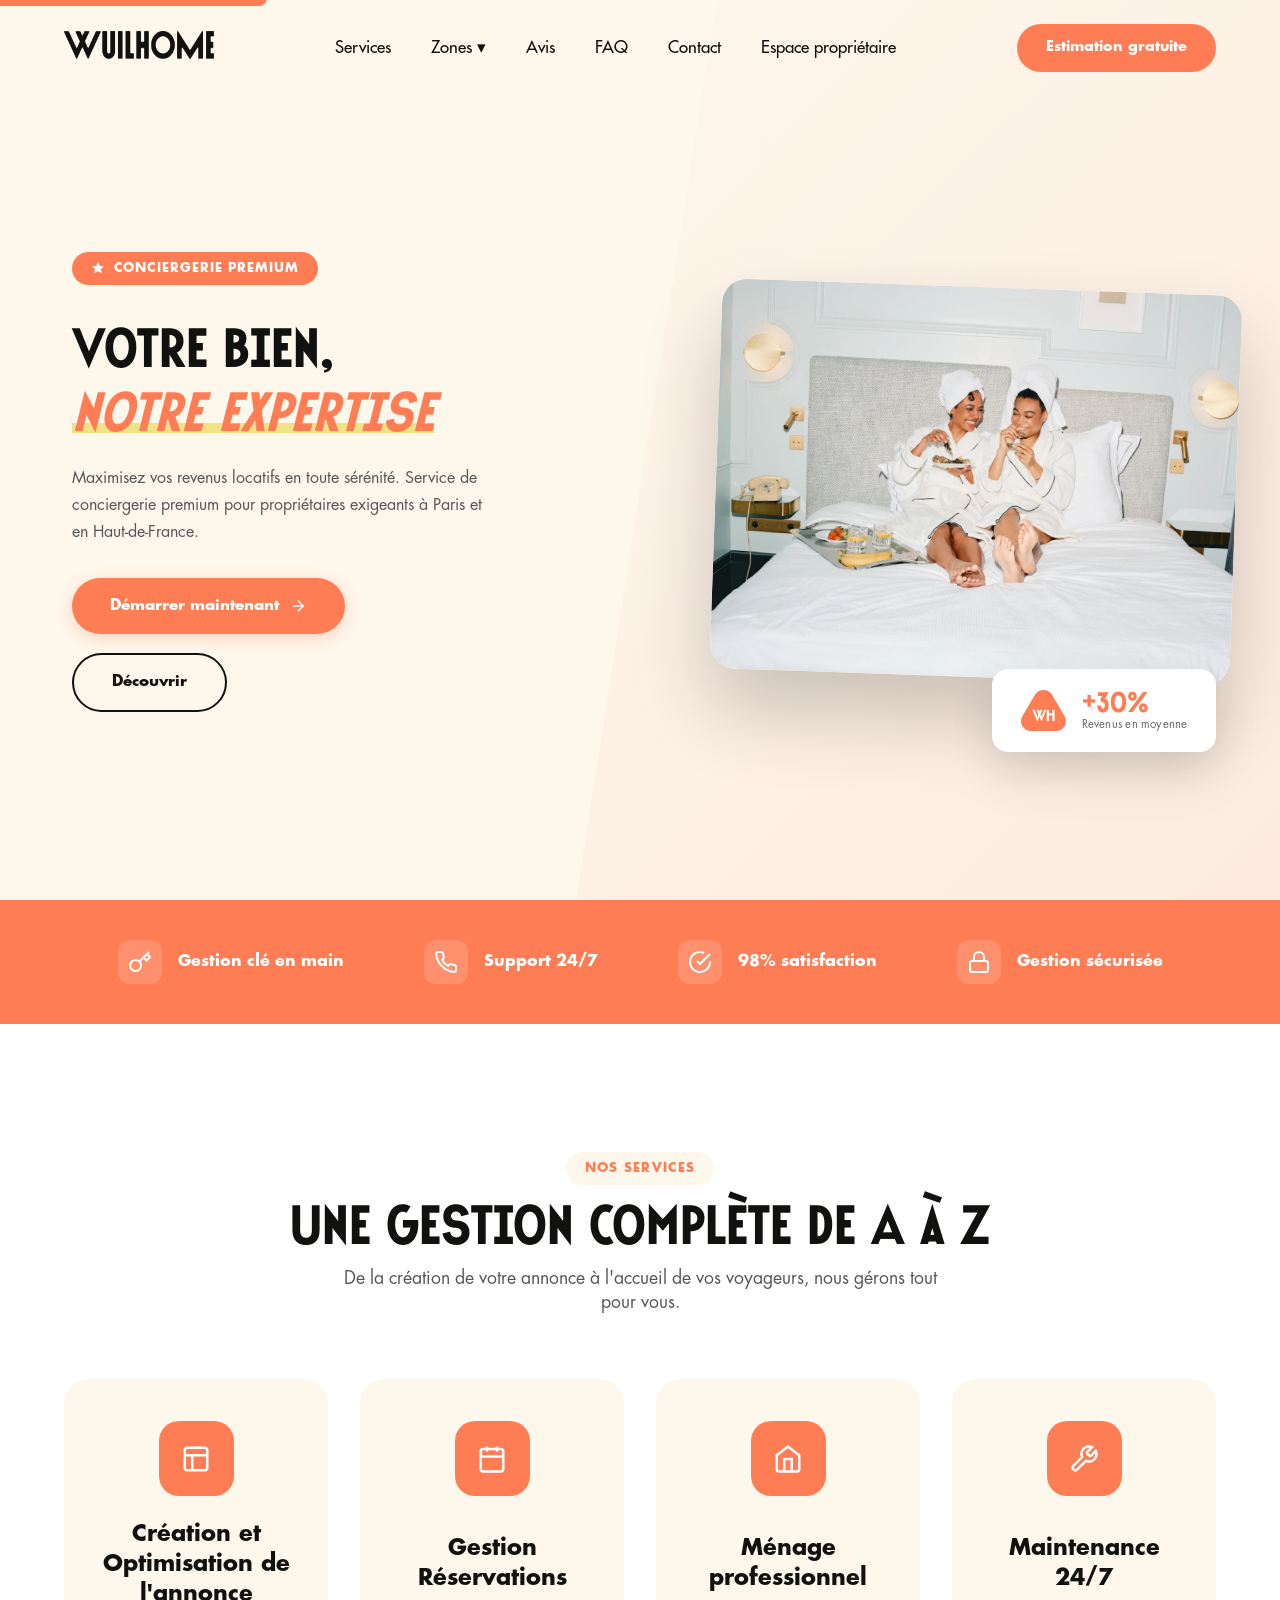
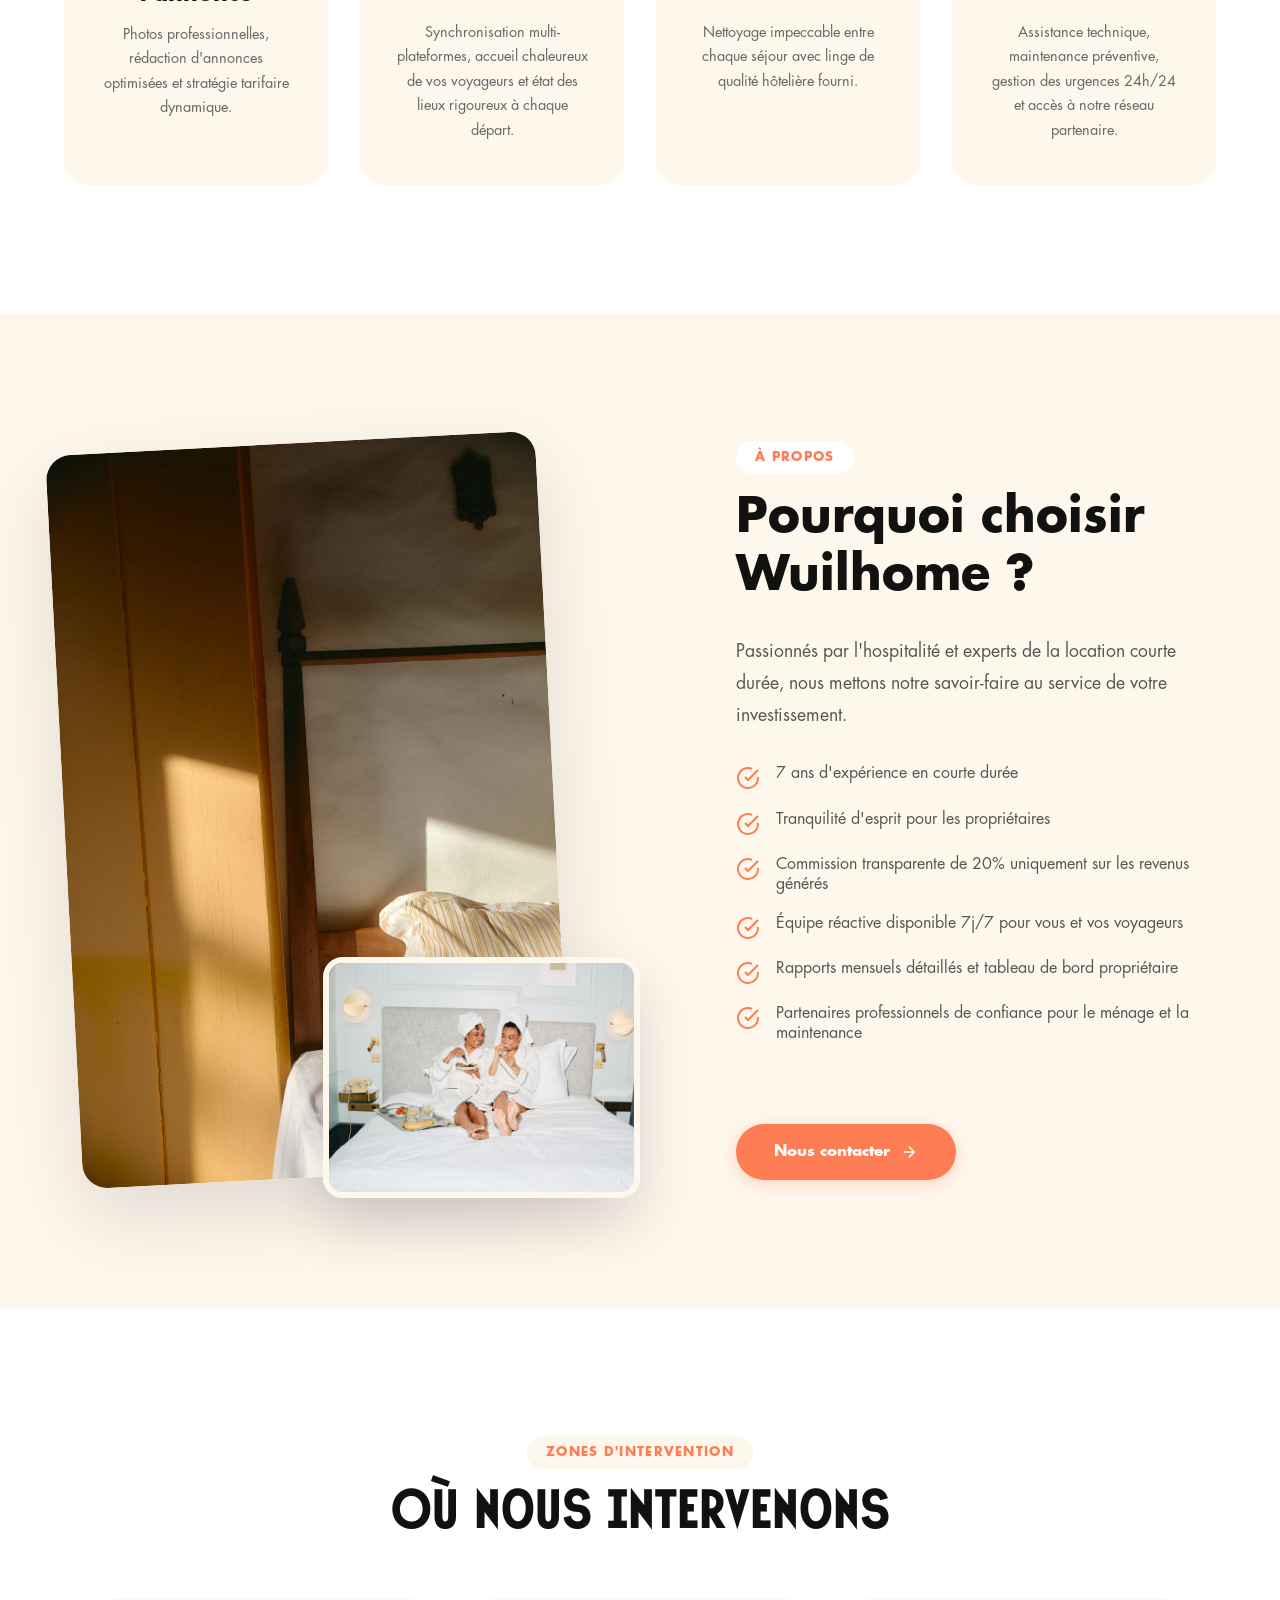
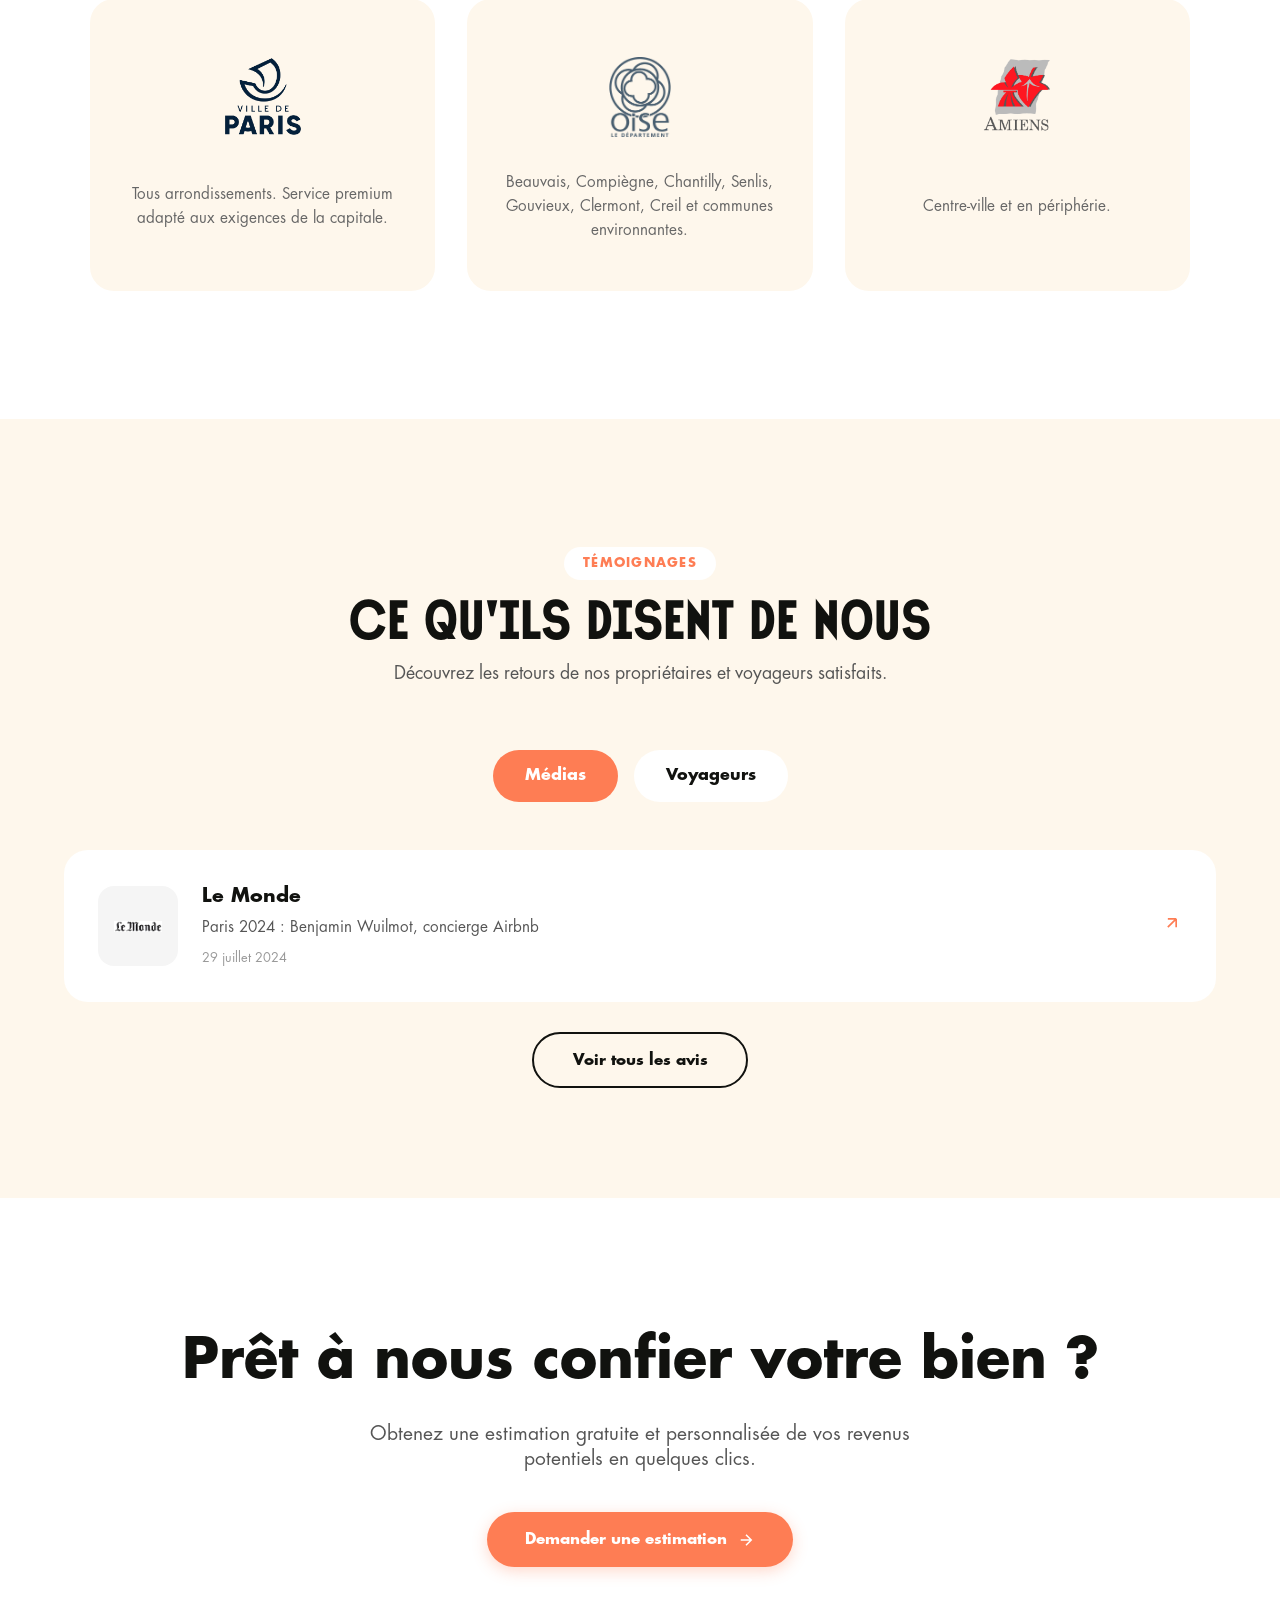
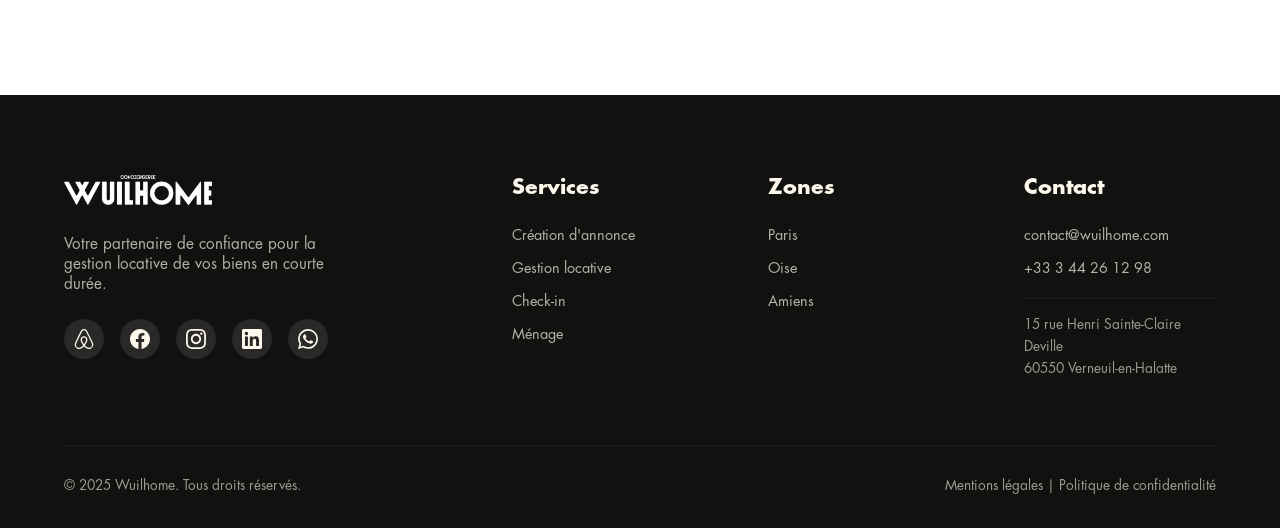
==== index.html @ 27efff16 "Migration vers Google Tag Manager (GTM-5LK2LZ65) - Remplacement de Google Analytics (gtag.js) par GT" ====
<!DOCTYPE html>
<html lang="fr">
<head>
    <meta charset="UTF-8">
    <meta name="viewport" content="width=device-width, initial-scale=1.0">
    <meta name="description" content="Wuilhome - Conciergerie premium pour la gestion locative de vos biens en courte durée à Paris et en région parisienne. Maximisez vos revenus locatifs en toute sérénité.">
    <meta name="keywords" content="conciergerie, location courte durée, Airbnb, gestion locative, Paris, Oise, Amiens">
    <title>Wuilhome - Conciergerie Airbnb et Booking à Paris et Hauts-de-France</title>

    <!-- Favicon -->
    <link rel="icon" type="image/png" href="/favicon-96x96.png" sizes="96x96">
    <link rel="icon" type="image/svg+xml" href="/favicon.svg">
    <link rel="shortcut icon" href="/favicon.ico">
    <link rel="apple-touch-icon" sizes="180x180" href="/apple-touch-icon.png">
    <link rel="manifest" href="/site.webmanifest">
    <meta name="theme-color" content="#1E3A5F">

    <!-- Canonical -->
    <link rel="canonical" href="https://wuilhome.com/">

    <!-- Open Graph -->
    <meta property="og:type" content="website">
    <meta property="og:url" content="https://wuilhome.com/">
    <meta property="og:title" content="Wuilhome - Conciergerie Airbnb et Booking Premium">
    <meta property="og:description" content="Conciergerie premium pour la gestion locative de vos biens en courte durée à Paris et en Hauts-de-France. Maximisez vos revenus locatifs en toute sérénité.">
    <meta property="og:image" content="https://wuilhome.com/images/og-image.webp">
    <meta property="og:locale" content="fr_FR">
    <meta property="og:site_name" content="Wuilhome">

    <!-- Twitter Card -->
    <meta name="twitter:card" content="summary_large_image">
    <meta name="twitter:title" content="Wuilhome - Conciergerie Airbnb et Booking Premium">
    <meta name="twitter:description" content="Conciergerie premium pour la gestion locative de vos biens en courte durée à Paris et en Hauts-de-France.">
    <meta name="twitter:image" content="https://wuilhome.com/images/og-image.webp">

    <!-- Schema.org LocalBusiness -->
    <script type="application/ld+json">
    {
        "@context": "https://schema.org",
        "@type": "LocalBusiness",
        "name": "Wuilhome",
        "description": "Conciergerie premium pour la gestion locative de vos biens en courte durée à Paris et en Hauts-de-France. Service Airbnb et Booking.",
        "url": "https://wuilhome.com",
        "logo": "https://wuilhome.com/images/logo.webp",
        "image": "https://wuilhome.com/images/hero-main.webp",
        "telephone": "+33344261298",
        "email": "contact@wuilhome.com",
        "address": {
            "@type": "PostalAddress",
            "streetAddress": "15 rue Henri Sainte-Claire Deville",
            "addressLocality": "Verneuil-en-Halatte",
            "postalCode": "60550",
            "addressCountry": "FR"
        },
        "geo": {
            "@type": "GeoCoordinates",
            "latitude": 49.2833,
            "longitude": 2.5167
        },
        "areaServed": [
            {
                "@type": "City",
                "name": "Paris"
            },
            {
                "@type": "AdministrativeArea",
                "name": "Oise"
            },
            {
                "@type": "City",
                "name": "Amiens"
            }
        ],
        "priceRange": "€€",
        "openingHoursSpecification": {
            "@type": "OpeningHoursSpecification",
            "dayOfWeek": ["Monday", "Tuesday", "Wednesday", "Thursday", "Friday", "Saturday", "Sunday"],
            "opens": "00:00",
            "closes": "23:59"
        },
        "sameAs": [
            "https://www.facebook.com/profile.php?id=61551430132736",
            "https://www.instagram.com/wuilhome_conciergerie/",
            "https://www.linkedin.com/company/wuilhome/",
            "https://www.airbnb.fr/users/show/209934555"
        ],
        "aggregateRating": {
            "@type": "AggregateRating",
            "ratingValue": "4.9",
            "reviewCount": "150"
        }
    }
    </script>

    <!-- Preload ressources critiques -->
    <link rel="preload" href="images/hero-main-mobile.webp" as="image" type="image/webp" media="(max-width: 768px)">
    <link rel="preload" href="images/hero-main.webp" as="image" type="image/webp" media="(min-width: 769px)">
    <link rel="preload" href="fonts/futura-medium.otf" as="font" type="font/otf" crossorigin>
    <link rel="preload" href="fonts/alpine.otf" as="font" type="font/otf" crossorigin>

    <!-- CSS Critique inline pour le rendu initial (above-the-fold) -->
    <style>
        :root{--cream:#FEF7EC;--coral:#FE7D54;--black:#11120F;--yellow-light:#F2E286}
        *{margin:0;padding:0;box-sizing:border-box}
        html{scroll-behavior:smooth}
        body{font-family:'Futura',sans-serif;background-color:var(--cream);color:var(--black);overflow-x:hidden}
        .skip-link{position:absolute;top:-40px;left:0;background:var(--coral);color:white;padding:.8rem 1.5rem;z-index:10000;text-decoration:none;font-weight:600;border-radius:0 0 8px 0;transition:top .3s ease}
        .skip-link:focus{top:0}
        nav{position:fixed;top:0;width:100%;padding:1.5rem 4rem;display:flex;justify-content:space-between;align-items:center;z-index:1000;background:transparent;transition:all .4s ease}
        nav.scrolled{background:rgba(254,247,236,.98);padding:1rem 4rem;box-shadow:0 4px 30px rgba(0,0,0,.08)}
        .logo img{height:28px}
        .nav-links{display:flex;gap:2.5rem;list-style:none}
        .nav-links a{text-decoration:none;color:var(--black);font-weight:500;font-size:1.05rem}
        .nav-cta{background:var(--coral);color:white;padding:.9rem 1.8rem;text-decoration:none;font-weight:600;font-size:.9rem;border-radius:50px}
        .hamburger{display:none}
        .hero{min-height:100vh;background:var(--cream);display:flex;align-items:center;padding:8rem 4rem 4rem;position:relative;overflow:hidden}
        .hero::before{content:'';position:absolute;top:0;right:0;width:55%;height:100%;background:linear-gradient(135deg,var(--cream) 0%,rgba(240,128,102,.1) 100%);clip-path:polygon(20% 0,100% 0,100% 100%,0% 100%)}
        .hero-container{max-width:1400px;margin:0 auto;display:grid;grid-template-columns:1fr 1.1fr;gap:4rem;align-items:center;position:relative;z-index:1}
        .hero-content{padding-right:4rem;margin-left:-2rem}
        .hero-tag{display:inline-flex;align-items:center;gap:.6rem;background:var(--coral);color:white;padding:.5rem 1.2rem;border-radius:50px;font-size:.8rem;font-weight:600;text-transform:uppercase;letter-spacing:.08em;margin-bottom:2rem}
        .hero h1{font-family:'Alpine',serif;font-size:3.5rem;font-weight:400;line-height:1.15;margin-bottom:1.2rem;color:var(--black)}
        .hero h1 em{color:var(--coral);font-style:italic;position:relative}
        .hero h1 em::after{content:'';position:absolute;bottom:5px;left:0;width:100%;height:10px;background:var(--yellow-light);z-index:-1}
        .hero p{font-size:1rem;color:#555;max-width:420px;margin-bottom:2rem;line-height:1.7}
        .hero-buttons{display:flex;gap:1.2rem;flex-wrap:wrap}
        .hero-visual{position:relative;display:flex;justify-content:flex-end;align-items:center;min-height:500px;margin-right:-60px}
        .hero-image{border-radius:25px;overflow:hidden;box-shadow:0 40px 80px rgba(0,0,0,.2);transform:rotate(2deg);width:100%;max-width:520px}
        .hero-image img{width:100%;height:auto;display:block}
        .hero-badge{position:absolute;bottom:-20px;right:20px;background:white;padding:1.2rem 1.8rem;border-radius:16px;box-shadow:0 20px 50px rgba(0,0,0,.15);display:flex;align-items:center;gap:1rem}
        .hero-badge-icon{width:45px;height:45px;display:flex;align-items:center;justify-content:center}
        .hero-badge-icon img{width:100%;height:100%;object-fit:contain}
        .hero-badge-text .number{font-family:'Alpine',serif;font-size:1.8rem;color:var(--coral);line-height:1}
        .hero-badge-text .label{font-size:.7rem;color:#666;letter-spacing:.02em}
        .btn-primary{background:var(--coral);color:white;padding:1.1rem 2.4rem;text-decoration:none;font-weight:600;font-size:.95rem;border-radius:50px;display:inline-flex;align-items:center;gap:.6rem;box-shadow:0 4px 15px rgba(254,125,84,.3);border:none;cursor:pointer}
        .btn-secondary{background:transparent;color:var(--black);padding:1.1rem 2.4rem;text-decoration:none;font-weight:600;font-size:.95rem;border:2px solid var(--black);border-radius:50px}
        @media(max-width:991px){
            nav{padding:1rem 2rem}
            .hamburger{display:flex;flex-direction:column;justify-content:center;align-items:center;width:44px;height:44px;background:transparent;border:none;cursor:pointer;z-index:1001}
            .hamburger-line{display:block;width:24px;height:2px;background:var(--black);border-radius:2px;margin:3px 0}
            .nav-links{position:fixed;top:0;right:-100%;width:80%;max-width:400px;height:100vh;background:var(--cream);flex-direction:column;padding:6rem 2rem 2rem;gap:0;box-shadow:-10px 0 40px rgba(0,0,0,.15);z-index:999}
            .nav-cta{display:none}
            .hero{padding:7rem 2rem 4rem}
            .hero::before{display:none}
            .hero-container{grid-template-columns:1fr;text-align:center}
            .hero-content{order:1;padding-right:0;margin-left:0}
            .hero-visual{order:2;margin-top:3rem;min-height:400px;margin-right:0}
            .hero-badge{left:50%;transform:translateX(-50%);bottom:0}
            .hero p{margin-left:auto;margin-right:auto}
            .hero-buttons{justify-content:center}
        }
        @media(max-width:576px){
            nav{padding:1rem 1.5rem}
            .logo img{height:24px}
            .hero{padding:6rem 1.5rem 3rem}
            .hero h1{font-size:2.2rem}
            .hero p{font-size:.95rem}
            .hero-buttons{flex-direction:column;align-items:stretch}
            .hero-buttons .btn-primary,.hero-buttons .btn-secondary{width:100%;justify-content:center;padding:1rem 1.5rem}
            .hero-image{max-width:100%}
            .hero-badge{padding:1rem 1.2rem}
            .hero-badge-text .number{font-size:1.5rem}
            .hero-badge-text .label{font-size:.65rem}
        }
        /* Footer critical styles */
        footer{padding:5rem 4rem 2rem;background:var(--black);color:var(--cream)}
        .footer-content{display:grid;grid-template-columns:2fr 1fr 1fr 1fr;gap:4rem;max-width:1400px;margin:0 auto 4rem}
        .footer-brand img{height:30px;width:auto;margin-bottom:1.5rem;filter:brightness(0) invert(1)}
        .footer-brand p{font-size:.95rem;opacity:.7;max-width:300px}
        .footer-social{display:flex;gap:1rem;margin-top:1.5rem}
        .footer-social a{width:40px;height:40px;background:rgba(255,255,255,.1);border-radius:50%;display:flex;align-items:center;justify-content:center}
        .footer-social svg{fill:var(--cream)}
        .footer-links h4{font-family:'Futura',sans-serif;font-size:1.3rem;font-weight:600;margin-bottom:1.5rem}
        .footer-links ul{list-style:none}
        .footer-links li{margin-bottom:.8rem}
        .footer-links a{text-decoration:none;color:var(--cream);opacity:.7;font-size:.9rem}
        .footer-links .footer-address{margin-top:1.2rem;padding-top:1rem;border-top:1px solid rgba(255,255,255,.1);font-size:.85rem;color:var(--cream);opacity:.6;line-height:1.6}
        .footer-bottom{padding-top:2rem;border-top:1px solid rgba(255,255,255,.1);display:flex;justify-content:space-between;font-size:.85rem;opacity:.6;max-width:1400px;margin:0 auto}
        .footer-bottom a{color:var(--cream);text-decoration:none}
        @media(max-width:991px){.footer-content{grid-template-columns:1fr 1fr}}
        @media(max-width:576px){footer{padding:3rem 1.5rem 1.5rem}.footer-content{grid-template-columns:1fr;gap:2.5rem}.footer-brand{text-align:center}.footer-brand p{max-width:100%;margin:0 auto}.footer-social{justify-content:center}.footer-links{text-align:center}.footer-links h4{font-size:1.1rem;margin-bottom:1rem}.footer-bottom{flex-direction:column;gap:1rem;text-align:center}}
        /* Critical fonts inline */
        @font-face{font-family:'Alpine';src:url('fonts/alpine.otf') format('opentype');font-weight:normal;font-style:normal;font-display:swap}
        @font-face{font-family:'Futura';src:url('fonts/futura-medium.otf') format('opentype');font-weight:500;font-style:normal;font-display:swap}
    </style>

    <link rel="stylesheet" href="css/fonts.css" media="print" onload="this.media='all'">
    <link rel="stylesheet" href="css/style.css" media="print" onload="this.media='all'">
    <noscript><link rel="stylesheet" href="css/fonts.css"><link rel="stylesheet" href="css/style.css"></noscript>

    <!-- Google Tag Manager -->
    <script>(function(w,d,s,l,i){w[l]=w[l]||[];w[l].push({'gtm.start':
    new Date().getTime(),event:'gtm.js'});var f=d.getElementsByTagName(s)[0],
    j=d.createElement(s),dl=l!='dataLayer'?'&l='+l:'';j.async=true;j.src=
    'https://www.googletagmanager.com/gtm.js?id='+i+dl;f.parentNode.insertBefore(j,f);
    })(window,document,'script','dataLayer','GTM-5LK2LZ65');</script>
    <!-- End Google Tag Manager -->
</head>
<body>
    <!-- Google Tag Manager (noscript) -->
    <noscript><iframe src="https://www.googletagmanager.com/ns.html?id=GTM-5LK2LZ65"
    height="0" width="0" style="display:none;visibility:hidden"></iframe></noscript>
    <!-- End Google Tag Manager (noscript) -->

    <!-- Skip link pour accessibilité -->
    <a href="#main-content" class="skip-link">Aller au contenu principal</a>

    <!-- Navigation -->
    <nav id="navbar">
        <a href="/" class="logo">
            <img src="images/logo.webp" alt="Wuilhome - Conciergerie Airbnb et Booking" width="150" height="24">
        </a>
        <button class="hamburger" id="hamburger" aria-label="Menu" aria-expanded="false">
            <span class="hamburger-line"></span>
            <span class="hamburger-line"></span>
            <span class="hamburger-line"></span>
        </button>
        <ul class="nav-links">
            <li><a href="index.html#services">Services</a></li>
            <li class="dropdown">
                <a href="#">Zones ▾</a>
                <ul class="dropdown-menu">
                    <li><a href="zones/paris/">Paris</a></li>
                    <li><a href="zones/oise/">Oise</a></li>
                    <li><a href="zones/amiens/">Amiens</a></li>
                </ul>
            </li>
            <li><a href="avis/">Avis</a></li>
            <li><a href="faq/">FAQ</a></li>
            <li><a href="contact/">Contact</a></li>
            <li><a href="https://client.passpass.io" target="_blank">Espace propriétaire</a></li>
        </ul>
        <a href="contact/" class="nav-cta">Estimation gratuite</a>
    </nav>

    <!-- Main content -->
    <main id="main-content">

    <!-- Hero -->
    <section class="hero">
        <div class="hero-container">
            <div class="hero-content">
                <div class="hero-tag">
                    <svg width="14" height="14" viewBox="0 0 24 24" fill="currentColor"><path d="M12 2l3.09 6.26L22 9.27l-5 4.87 1.18 6.88L12 17.77l-6.18 3.25L7 14.14 2 9.27l6.91-1.01L12 2z"/></svg>
                    Conciergerie Premium
                </div>
                <h1>Votre bien,<br><em>notre expertise</em></h1>
                <p>Maximisez vos revenus locatifs en toute sérénité. Service de conciergerie premium pour propriétaires exigeants à Paris et en Haut-de-France.</p>
                <div class="hero-buttons">
                    <a href="#contact" class="btn-primary">
                        Démarrer maintenant
                        <svg width="18" height="18" viewBox="0 0 24 24" fill="none" stroke="currentColor" stroke-width="2"><path d="M5 12h14M12 5l7 7-7 7"/></svg>
                    </a>
                    <a href="#services" class="btn-secondary">Découvrir</a>
                </div>
            </div>
            <div class="hero-visual">
                <div class="hero-image">
                    <img src="images/hero-main.webp"
                         srcset="images/hero-main-mobile.webp 640w, images/hero-main.webp 1280w"
                         sizes="(max-width: 768px) 100vw, 520px"
                         alt="Appartement premium géré par Wuilhome - Conciergerie Airbnb Paris"
                         width="1280" height="960" fetchpriority="high">
                </div>
                <div class="hero-badge">
                    <div class="hero-badge-icon">
                        <img src="images/wuilhome-badge.webp" alt="Badge Wuilhome - +40% de revenus locatifs garantis" width="80" height="74">
                    </div>
                    <div class="hero-badge-text">
                        <div class="number">+30%</div>
                        <div class="label">Revenus en moyenne</div>
                    </div>
                </div>
            </div>
        </div>
    </section>

    <!-- Features Strip -->
    <section class="features-strip">
        <div class="feature-item">
            <svg width="24" height="24" viewBox="0 0 24 24" fill="none" stroke="currentColor" stroke-width="2"><path d="M21 2l-2 2m-7.61 7.61a5.5 5.5 0 1 1-7.778 7.778 5.5 5.5 0 0 1 7.777-7.777zm0 0L15.5 7.5m0 0l3 3L22 7l-3-3m-3.5 3.5L19 4"/></svg>
            <span>Gestion clé en main</span>
        </div>
        <div class="feature-item">
            <svg width="24" height="24" viewBox="0 0 24 24" fill="none" stroke="currentColor" stroke-width="2"><path d="M22 16.92v3a2 2 0 0 1-2.18 2 19.79 19.79 0 0 1-8.63-3.07 19.5 19.5 0 0 1-6-6 19.79 19.79 0 0 1-3.07-8.67A2 2 0 0 1 4.11 2h3a2 2 0 0 1 2 1.72 12.84 12.84 0 0 0 .7 2.81 2 2 0 0 1-.45 2.11L8.09 9.91a16 16 0 0 0 6 6l1.27-1.27a2 2 0 0 1 2.11-.45 12.84 12.84 0 0 0 2.81.7A2 2 0 0 1 22 16.92z"/></svg>
            <span>Support 24/7</span>
        </div>
        <div class="feature-item">
            <svg width="24" height="24" viewBox="0 0 24 24" fill="none" stroke="currentColor" stroke-width="2"><path d="M22 11.08V12a10 10 0 1 1-5.93-9.14"/><polyline points="22 4 12 14.01 9 11.01"/></svg>
            <span>98% satisfaction</span>
        </div>
        <div class="feature-item">
            <svg width="24" height="24" viewBox="0 0 24 24" fill="none" stroke="currentColor" stroke-width="2"><rect x="3" y="11" width="18" height="11" rx="2" ry="2"/><path d="M7 11V7a5 5 0 0 1 10 0v4"/></svg>
            <span>Gestion sécurisée</span>
        </div>
    </section>

    <!-- Services -->
    <section class="services" id="services">
        <div class="services-container">
            <div class="section-header animate-on-scroll">
                <span class="section-tag">Nos services</span>
                <h2>Une gestion complète de A à Z</h2>
                <p>De la création de votre annonce à l'accueil de vos voyageurs, nous gérons tout pour vous.</p>
            </div>
            <div class="services-grid">
                <div class="service-card animate-on-scroll">
                    <div class="service-icon">
                        <svg width="32" height="32" viewBox="0 0 24 24" fill="none" stroke="currentColor" stroke-width="2"><rect x="3" y="3" width="18" height="18" rx="2"/><path d="M3 9h18"/><path d="M9 21V9"/></svg>
                    </div>
                    <h3>Création et Optimisation de l'annonce</h3>
                    <p>Photos professionnelles, rédaction d'annonces optimisées et stratégie tarifaire dynamique.</p>
                </div>
                <div class="service-card animate-on-scroll">
                    <div class="service-icon">
                        <svg width="32" height="32" viewBox="0 0 24 24" fill="none" stroke="currentColor" stroke-width="2"><rect x="3" y="4" width="18" height="18" rx="2" ry="2"/><line x1="16" y1="2" x2="16" y2="6"/><line x1="8" y1="2" x2="8" y2="6"/><line x1="3" y1="10" x2="21" y2="10"/></svg>
                    </div>
                    <h3>Gestion Réservations</h3>
                    <p>Synchronisation multi-plateformes, accueil chaleureux de vos voyageurs et état des lieux rigoureux à chaque départ.</p>
                </div>
                <div class="service-card animate-on-scroll">
                    <div class="service-icon">
                        <svg width="32" height="32" viewBox="0 0 24 24" fill="none" stroke="currentColor" stroke-width="2"><path d="M3 9l9-7 9 7v11a2 2 0 0 1-2 2H5a2 2 0 0 1-2-2z"/><polyline points="9 22 9 12 15 12 15 22"/></svg>
                    </div>
                    <h3>Ménage professionnel</h3>
                    <p>Nettoyage impeccable entre chaque séjour avec linge de qualité hôtelière fourni.</p>
                </div>
                <div class="service-card animate-on-scroll">
                    <div class="service-icon">
                        <svg width="32" height="32" viewBox="0 0 24 24" fill="none" stroke="currentColor" stroke-width="2"><path d="M14.7 6.3a1 1 0 0 0 0 1.4l1.6 1.6a1 1 0 0 0 1.4 0l3.77-3.77a6 6 0 0 1-7.94 7.94l-6.91 6.91a2.12 2.12 0 0 1-3-3l6.91-6.91a6 6 0 0 1 7.94-7.94l-3.76 3.76z"/></svg>
                    </div>
                    <h3>Maintenance 24/7</h3>
                    <p>Assistance technique, maintenance préventive, gestion des urgences 24h/24 et accès à notre réseau partenaire.</p>
                </div>
            </div>
        </div>
    </section>

    <!-- About -->
    <section class="about" id="about">
        <div class="about-container">
            <div class="about-images animate-on-scroll">
                <div class="about-image-main">
                    <img src="images/about-main.webp" alt="Intérieur appartement premium géré par Wuilhome - Location courte durée" width="400" height="600" loading="lazy">
                </div>
                <div class="about-image-secondary">
                    <img src="images/about-secondary.webp" alt="Décoration soignée - Service conciergerie haut de gamme Wuilhome" width="300" height="225" loading="lazy">
                </div>
            </div>
            <div class="about-content animate-on-scroll">
                <span class="section-tag">À propos</span>
                <h2>Pourquoi choisir Wuilhome ?</h2>
                <p>Passionnés par l'hospitalité et experts de la location courte durée, nous mettons notre savoir-faire au service de votre investissement.</p>
                <ul class="about-list">
                    <li>
                        <svg width="24" height="24" viewBox="0 0 24 24" fill="none" stroke="currentColor" stroke-width="2"><path d="M22 11.08V12a10 10 0 1 1-5.93-9.14"/><polyline points="22 4 12 14.01 9 11.01"/></svg>
                        <span>7 ans d'expérience en courte durée</span>
                    </li>
                    <li>
                        <svg width="24" height="24" viewBox="0 0 24 24" fill="none" stroke="currentColor" stroke-width="2"><path d="M22 11.08V12a10 10 0 1 1-5.93-9.14"/><polyline points="22 4 12 14.01 9 11.01"/></svg>
                        <span>Tranquilité d'esprit pour les propriétaires</span>
                    </li>
                    <li>
                        <svg width="24" height="24" viewBox="0 0 24 24" fill="none" stroke="currentColor" stroke-width="2"><path d="M22 11.08V12a10 10 0 1 1-5.93-9.14"/><polyline points="22 4 12 14.01 9 11.01"/></svg>
                        <span>Commission transparente de 20% uniquement sur les revenus générés</span>
                    </li>
                    <li>
                        <svg width="24" height="24" viewBox="0 0 24 24" fill="none" stroke="currentColor" stroke-width="2"><path d="M22 11.08V12a10 10 0 1 1-5.93-9.14"/><polyline points="22 4 12 14.01 9 11.01"/></svg>
                        <span>Équipe réactive disponible 7j/7 pour vous et vos voyageurs</span>
                    </li>
                    <li>
                        <svg width="24" height="24" viewBox="0 0 24 24" fill="none" stroke="currentColor" stroke-width="2"><path d="M22 11.08V12a10 10 0 1 1-5.93-9.14"/><polyline points="22 4 12 14.01 9 11.01"/></svg>
                        <span>Rapports mensuels détaillés et tableau de bord propriétaire</span>
                    </li>
                    <li>
                        <svg width="24" height="24" viewBox="0 0 24 24" fill="none" stroke="currentColor" stroke-width="2"><path d="M22 11.08V12a10 10 0 1 1-5.93-9.14"/><polyline points="22 4 12 14.01 9 11.01"/></svg>
                        <span>Partenaires professionnels de confiance pour le ménage et la maintenance</span>
                    </li>
                </ul>
                <a href="#contact" class="btn-primary">
                    Nous contacter
                    <svg width="18" height="18" viewBox="0 0 24 24" fill="none" stroke="currentColor" stroke-width="2"><path d="M5 12h14M12 5l7 7-7 7"/></svg>
                </a>
            </div>
        </div>
    </section>

    <!-- Zones -->
    <section class="zones" id="zones">
        <div class="zones-container">
            <div class="section-header animate-on-scroll">
                <span class="section-tag">Zones d'intervention</span>
                <h2>Où nous intervenons</h2>
            </div>
            <div class="zones-grid">
                <a href="zones/paris/" class="zone-card animate-on-scroll">
                    <div class="zone-logo">
                        <img src="images/logo-paris.webp" alt="Conciergerie Airbnb Paris - Zone d'intervention Wuilhome" width="80" height="81" loading="lazy">
                    </div>
                    <h3>Paris</h3>
                    <p>Tous arrondissements. Service premium adapté aux exigences de la capitale.</p>
                </a>
                <a href="zones/oise/" class="zone-card animate-on-scroll">
                    <div class="zone-logo">
                        <img src="images/logo-oise.webp" alt="Conciergerie Airbnb Oise - Zone d'intervention Wuilhome" width="62" height="80" loading="lazy">
                    </div>
                    <h3>Oise</h3>
                    <p>Beauvais, Compiègne, Chantilly, Senlis, Gouvieux, Clermont, Creil et communes environnantes.</p>
                </a>
                <a href="zones/amiens/" class="zone-card animate-on-scroll">
                    <div class="zone-logo">
                        <img src="images/logo-amiens.webp" alt="Conciergerie Airbnb Amiens - Zone d'intervention Wuilhome" width="70" height="80" loading="lazy">
                    </div>
                    <h3>Amiens</h3>
                    <p>Centre-ville et en périphérie.</p>
                </a>
            </div>
        </div>
    </section>

    <!-- Testimonials -->
    <section class="testimonials" id="testimonials">
        <div class="testimonials-container">
            <div class="section-header animate-on-scroll">
                <span class="section-tag">Témoignages</span>
                <h2>Ce qu'ils disent de nous</h2>
                <p>Découvrez les retours de nos propriétaires et voyageurs satisfaits.</p>
            </div>
            <div class="testimonials-tabs">
                <button class="tab-btn active" data-target="media">Médias</button>
                <button class="tab-btn" data-target="travelers">Voyageurs</button>
                <!-- <button class="tab-btn" data-target="owners">Propriétaires</button> -->
            </div>
            <div id="media" class="testimonials-content active">
                <div class="media-grid">
                    <a href="https://www.lemonde.fr/societe/article/2024/07/29/paris-2024-benjamin-wuilmot-concierge-airbnb_6261113_3224.html" target="_blank" class="media-card">
                        <div class="media-logo">
                            <img src="images/logo-lemonde.webp" alt="Le Monde" width="468" height="108" loading="lazy">
                        </div>
                        <div class="media-content">
                            <h4>Le Monde</h4>
                            <p>Paris 2024 : Benjamin Wuilmot, concierge Airbnb</p>
                            <span class="media-date">29 juillet 2024</span>
                        </div>
                        <div class="media-arrow">
                            <svg width="20" height="20" viewBox="0 0 24 24" fill="none" stroke="currentColor" stroke-width="2"><path d="M7 17L17 7M17 7H7M17 7V17"/></svg>
                        </div>
                    </a>
                </div>
            </div>
            <div id="travelers" class="testimonials-content">
                <div class="trustindex-widget trustindex-limit-3" id="trustindex-container">
                    <!-- TrustIndex chargé dynamiquement au clic sur l'onglet Voyageurs -->
                    <p class="trustindex-loading" style="text-align: center; padding: 2rem; color: #666;">Chargement des avis...</p>
                </div>
            </div>
            <div id="owners" class="testimonials-content">
                <div class="testimonials-grid">
                    <div class="testimonial-card">
                        <p class="testimonial-text">Wuilhome a transformé mon appartement parisien en véritable source de revenus. Professionnel et réactif !</p>
                        <div class="testimonial-author">
                            <div class="testimonial-avatar" style="background: linear-gradient(135deg, #1E3A5F, #2291D3);">M</div>
                            <div class="testimonial-info">
                                <div class="name">Marie D.</div>
                                <div class="role">Propriétaire à Paris 11ème</div>
                                <div class="testimonial-rating">★★★★★</div>
                            </div>
                        </div>
                    </div>
                    <div class="testimonial-card">
                        <p class="testimonial-text">Je vis à l'étranger et Wuilhome gère tout parfaitement. Je reçois mes revenus chaque mois sans aucun souci.</p>
                        <div class="testimonial-author">
                            <div class="testimonial-avatar" style="background: linear-gradient(135deg, #1E3A5F, #2291D3);">P</div>
                            <div class="testimonial-info">
                                <div class="name">Pierre L.</div>
                                <div class="role">Propriétaire dans l'Oise</div>
                                <div class="testimonial-rating">★★★★★</div>
                            </div>
                        </div>
                    </div>
                    <div class="testimonial-card">
                        <p class="testimonial-text">Excellent service, communication fluide et résultats au-delà de mes attentes. Je recommande vivement !</p>
                        <div class="testimonial-author">
                            <div class="testimonial-avatar" style="background: linear-gradient(135deg, #1E3A5F, #2291D3);">S</div>
                            <div class="testimonial-info">
                                <div class="name">Sophie M.</div>
                                <div class="role">Propriétaire à Amiens</div>
                                <div class="testimonial-rating">★★★★★</div>
                            </div>
                        </div>
                    </div>
                </div>
            </div>
            <div class="testimonials-cta">
                <a href="avis/" class="btn-secondary">Voir tous les avis</a>
            </div>
        </div>
    </section>

    <!-- CTA -->
    <section class="cta" id="contact">
        <div class="cta-container animate-on-scroll">
            <h2>Prêt à nous confier votre bien ?</h2>
            <p>Obtenez une estimation gratuite et personnalisée de vos revenus potentiels en quelques clics.</p>
            <a href="contact/" class="btn-primary">
                Demander une estimation
                <svg width="18" height="18" viewBox="0 0 24 24" fill="none" stroke="currentColor" stroke-width="2"><path d="M5 12h14M12 5l7 7-7 7"/></svg>
            </a>
        </div>
    </section>

    </main>

    <!-- Footer -->
    <footer>
        <div class="footer-content">
            <div class="footer-brand">
                <img src="images/logo-footer.webp" alt="Logo Wuilhome - Gestion locative courte durée" width="1035" height="210" loading="lazy">
                <p>Votre partenaire de confiance pour la gestion locative de vos biens en courte durée.</p>
                <div class="footer-social">
                    <a href="https://www.airbnb.fr/users/show/209934555" target="_blank" rel="noopener noreferrer" aria-label="Airbnb">
                        <svg width="20" height="20" viewBox="0 0 64 64" fill="currentColor"><path d="M60.9 45.487l-.966-2.305-1.475-3.27-.062-.062a661.83 661.83 0 0 0-14.15-28.957l-.198-.384-1.524-3.073a18.4 18.4 0 0 0-2.305-3.52A10.35 10.35 0 0 0 32.027 0a10.76 10.76 0 0 0-8.203 3.84 22.1 22.1 0 0 0-2.305 3.52l-1.735 3.395c-4.956 9.615-9.74 19.342-14.163 28.957l-.062.124c-.384 1.053-.892 2.13-1.413 3.284-.322.702-.644 1.47-.966 2.305a14.4 14.4 0 0 0-.768 6.914 13.63 13.63 0 0 0 8.327 10.631 13.16 13.16 0 0 0 5.192 1.028 14.57 14.57 0 0 0 1.66-.124 16.93 16.93 0 0 0 6.406-2.18 32.44 32.44 0 0 0 7.943-6.666 33.62 33.62 0 0 0 7.943 6.666 16.92 16.92 0 0 0 6.406 2.18c.55.073 1.105.114 1.66.124 1.783.018 3.55-.332 5.192-1.028a13.63 13.63 0 0 0 8.327-10.631 12.11 12.11 0 0 0-.582-6.852zM32.026 48.82c-3.457-4.362-5.7-8.45-6.468-11.92-.314-1.277-.38-2.6-.198-3.903.127-.965.48-1.886 1.028-2.7a6.79 6.79 0 0 1 5.638-2.825c2.236-.086 4.362.974 5.638 2.813a6.17 6.17 0 0 1 1.028 2.69 10.3 10.3 0 0 1-.198 3.903c-.768 3.395-3 7.435-6.468 11.92zm25.562 3c-.5 3.337-2.7 6.166-5.836 7.435a9.7 9.7 0 0 1-4.857.706 12.6 12.6 0 0 1-4.87-1.66 29.91 29.91 0 0 1-7.298-6.195c4.225-5.192 6.8-9.913 7.757-14.163a16.11 16.11 0 0 0 .322-5.452c-.238-1.567-.832-3.06-1.735-4.362-2.062-2.942-5.453-4.666-9.045-4.597-3.572-.046-6.942 1.65-9.033 4.547-.903 1.303-1.497 2.794-1.735 4.362a13.31 13.31 0 0 0 .322 5.452c.966 4.225 3.593 9.033 7.757 14.225a28.79 28.79 0 0 1-7.298 6.195 12.6 12.6 0 0 1-4.882 1.71 10.26 10.26 0 0 1-4.87-.644C9.16 58.12 6.94 55.292 6.45 51.954a10.61 10.61 0 0 1 .582-4.956c.198-.644.508-1.24.83-2.044.446-1.028.966-2.12 1.475-3.2l.062-.124c4.424-9.54 9.157-19.28 14.1-28.772l.186-.458 1.536-2.95a14.05 14.05 0 0 1 1.846-2.838 6.73 6.73 0 0 1 10.247 0 13.87 13.87 0 0 1 1.747 2.813l1.536 2.95.186.384c4.87 9.553 9.628 19.28 14.04 28.834v.062c.508 1.028.966 2.18 1.475 3.2.322.768.644 1.413.83 2.044a10.81 10.81 0 0 1 .446 4.956z" fill-rule="evenodd"/></svg>
                    </a>
                    <a href="https://www.facebook.com/profile.php?id=61551430132736" target="_blank" rel="noopener noreferrer" aria-label="Facebook">
                        <svg width="20" height="20" viewBox="0 0 24 24" fill="currentColor"><path d="M24 12.073c0-6.627-5.373-12-12-12s-12 5.373-12 12c0 5.99 4.388 10.954 10.125 11.854v-8.385H7.078v-3.47h3.047V9.43c0-3.007 1.792-4.669 4.533-4.669 1.312 0 2.686.235 2.686.235v2.953H15.83c-1.491 0-1.956.925-1.956 1.874v2.25h3.328l-.532 3.47h-2.796v8.385C19.612 23.027 24 18.062 24 12.073z"/></svg>
                    </a>
                    <a href="https://www.instagram.com/wuilhome_conciergerie/" target="_blank" rel="noopener noreferrer" aria-label="Instagram">
                        <svg width="20" height="20" viewBox="0 0 24 24" fill="currentColor"><path d="M12 2.163c3.204 0 3.584.012 4.85.07 3.252.148 4.771 1.691 4.919 4.919.058 1.265.069 1.645.069 4.849 0 3.205-.012 3.584-.069 4.849-.149 3.225-1.664 4.771-4.919 4.919-1.266.058-1.644.07-4.85.07-3.204 0-3.584-.012-4.849-.07-3.26-.149-4.771-1.699-4.919-4.92-.058-1.265-.07-1.644-.07-4.849 0-3.204.013-3.583.07-4.849.149-3.227 1.664-4.771 4.919-4.919 1.266-.057 1.645-.069 4.849-.069zm0-2.163c-3.259 0-3.667.014-4.947.072-4.358.2-6.78 2.618-6.98 6.98-.059 1.281-.073 1.689-.073 4.948 0 3.259.014 3.668.072 4.948.2 4.358 2.618 6.78 6.98 6.98 1.281.058 1.689.072 4.948.072 3.259 0 3.668-.014 4.948-.072 4.354-.2 6.782-2.618 6.979-6.98.059-1.28.073-1.689.073-4.948 0-3.259-.014-3.667-.072-4.947-.196-4.354-2.617-6.78-6.979-6.98-1.281-.059-1.69-.073-4.949-.073zm0 5.838c-3.403 0-6.162 2.759-6.162 6.162s2.759 6.163 6.162 6.163 6.162-2.759 6.162-6.163c0-3.403-2.759-6.162-6.162-6.162zm0 10.162c-2.209 0-4-1.79-4-4 0-2.209 1.791-4 4-4s4 1.791 4 4c0 2.21-1.791 4-4 4zm6.406-11.845c-.796 0-1.441.645-1.441 1.44s.645 1.44 1.441 1.44c.795 0 1.439-.645 1.439-1.44s-.644-1.44-1.439-1.44z"/></svg>
                    </a>
                    <a href="https://www.linkedin.com/company/wuilhome/" target="_blank" rel="noopener noreferrer" aria-label="LinkedIn">
                        <svg width="20" height="20" viewBox="0 0 24 24" fill="currentColor"><path d="M20.447 20.452h-3.554v-5.569c0-1.328-.027-3.037-1.852-3.037-1.853 0-2.136 1.445-2.136 2.939v5.667H9.351V9h3.414v1.561h.046c.477-.9 1.637-1.85 3.37-1.85 3.601 0 4.267 2.37 4.267 5.455v6.286zM5.337 7.433c-1.144 0-2.063-.926-2.063-2.065 0-1.138.92-2.063 2.063-2.063 1.14 0 2.064.925 2.064 2.063 0 1.139-.925 2.065-2.064 2.065zm1.782 13.019H3.555V9h3.564v11.452zM22.225 0H1.771C.792 0 0 .774 0 1.729v20.542C0 23.227.792 24 1.771 24h20.451C23.2 24 24 23.227 24 22.271V1.729C24 .774 23.2 0 22.222 0h.003z"/></svg>
                    </a>
                    <a href="https://api.whatsapp.com/send?phone=%2B33766007020" target="_blank" rel="noopener noreferrer" aria-label="WhatsApp">
                        <svg width="20" height="20" viewBox="0 0 24 24" fill="currentColor"><path d="M17.472 14.382c-.297-.149-1.758-.867-2.03-.967-.273-.099-.471-.148-.67.15-.197.297-.767.966-.94 1.164-.173.199-.347.223-.644.075-.297-.15-1.255-.463-2.39-1.475-.883-.788-1.48-1.761-1.653-2.059-.173-.297-.018-.458.13-.606.134-.133.298-.347.446-.52.149-.174.198-.298.298-.497.099-.198.05-.371-.025-.52-.075-.149-.669-1.612-.916-2.207-.242-.579-.487-.5-.669-.51-.173-.008-.371-.01-.57-.01-.198 0-.52.074-.792.372-.272.297-1.04 1.016-1.04 2.479 0 1.462 1.065 2.875 1.213 3.074.149.198 2.096 3.2 5.077 4.487.709.306 1.262.489 1.694.625.712.227 1.36.195 1.871.118.571-.085 1.758-.719 2.006-1.413.248-.694.248-1.289.173-1.413-.074-.124-.272-.198-.57-.347m-5.421 7.403h-.004a9.87 9.87 0 01-5.031-1.378l-.361-.214-3.741.982.998-3.648-.235-.374a9.86 9.86 0 01-1.51-5.26c.001-5.45 4.436-9.884 9.888-9.884 2.64 0 5.122 1.03 6.988 2.898a9.825 9.825 0 012.893 6.994c-.003 5.45-4.437 9.884-9.885 9.884m8.413-18.297A11.815 11.815 0 0012.05 0C5.495 0 .16 5.335.157 11.892c0 2.096.547 4.142 1.588 5.945L.057 24l6.305-1.654a11.882 11.882 0 005.683 1.448h.005c6.554 0 11.89-5.335 11.893-11.893a11.821 11.821 0 00-3.48-8.413z"/></svg>
                    </a>
                </div>
            </div>
            <div class="footer-links">
                <h4>Services</h4>
                <ul>
                    <li><a href="#services">Création d'annonce</a></li>
                    <li><a href="#services">Gestion locative</a></li>
                    <li><a href="#services">Check-in</a></li>
                    <li><a href="#services">Ménage</a></li>
                </ul>
            </div>
            <div class="footer-links">
                <h4>Zones</h4>
                <ul>
                    <li><a href="zones/paris/">Paris</a></li>
                    <li><a href="zones/oise/">Oise</a></li>
                    <li><a href="zones/amiens/">Amiens</a></li>
                </ul>
            </div>
            <div class="footer-links">
                <h4>Contact</h4>
                <ul>
                    <li><a href="mailto:contact@wuilhome.com">contact@wuilhome.com</a></li>
                    <li><a href="tel:+33344261298">+33 3 44 26 12 98</a></li>
                </ul>
                <p class="footer-address">15 rue Henri Sainte-Claire Deville<br>60550 Verneuil-en-Halatte</p>
            </div>
        </div>
        <div class="footer-bottom">
            <span>&copy; 2025 Wuilhome. Tous droits réservés.</span>
            <span><a href="mentions-legales/">Mentions légales</a> | <a href="politique-confidentialite/">Politique de confidentialité</a></span>
        </div>
    </footer>

    <script src="js/main.js"></script>

    <!-- Lazy loading TrustIndex -->
    <script>
        (function() {
            var trustIndexLoaded = false;
            var travelersTab = document.querySelector('[data-target="travelers"]');

            function loadTrustIndex() {
                if (trustIndexLoaded) return;
                trustIndexLoaded = true;

                var container = document.getElementById('trustindex-container');
                if (!container) return;

                // Supprimer le message de chargement
                var loading = container.querySelector('.trustindex-loading');
                if (loading) loading.remove();

                // Créer et injecter le script TrustIndex
                var script = document.createElement('script');
                script.src = 'https://cdn.trustindex.io/loader.js?781c2b0619ab81612a861036fe6';
                script.async = true;
                container.appendChild(script);
            }

            if (travelersTab) {
                travelersTab.addEventListener('click', loadTrustIndex);
            }
        })();
    </script>
</body>
</html>
---- css/fonts.css ----
/* Custom Fonts */
@font-face {
    font-family: 'Alpine';
    src: url('../fonts/alpine.otf') format('opentype');
    font-weight: normal;
    font-style: normal;
    font-display: swap;
}

@font-face {
    font-family: 'Futura';
    src: url('../fonts/futura-light.otf') format('opentype');
    font-weight: 300;
    font-style: normal;
    font-display: swap;
}

@font-face {
    font-family: 'Futura';
    src: url('../fonts/futura-book.otf') format('opentype');
    font-weight: 400;
    font-style: normal;
    font-display: swap;
}

@font-face {
    font-family: 'Futura';
    src: url('../fonts/futura-medium.otf') format('opentype');
    font-weight: 500;
    font-style: normal;
    font-display: swap;
}

@font-face {
    font-family: 'Futura';
    src: url('../fonts/futura-bold.otf') format('opentype');
    font-weight: 600;
    font-style: normal;
    font-display: swap;
}

@font-face {
    font-family: 'Futura';
    src: url('../fonts/futura-bold.otf') format('opentype');
    font-weight: bold;
    font-style: normal;
    font-display: swap;
}
---- css/style.css ----
/* ============================
   Wuilhome - Main Stylesheet
   ============================ */

/* Variables CSS */
:root {
    --cream: #FEF7EC;
    --coral: #FE7D54;
    --coral-dark: #FE7D54;
    --coral-light: #FEF7EC;
    --blue-light: #59B3E9;
    --blue-medium: #2291D3;
    --blue-dark: #0D517A;
    --black: #11120F;
    --yellow: #FFC65A;
    --yellow-light: #F2E286;
    --white: #ffffff;
}

/* Reset & Base */
* { margin: 0; padding: 0; box-sizing: border-box; }
html { scroll-behavior: smooth; }

body {
    font-family: 'Futura', sans-serif;
    background-color: var(--cream);
    color: var(--black);
    overflow-x: hidden;
}

/* Accessibilité - Focus visible */
*:focus {
    outline: none;
}
*:focus-visible {
    outline: 2px solid var(--coral);
    outline-offset: 2px;
}

/* Skip link pour accessibilité */
.skip-link {
    position: absolute;
    top: -40px;
    left: 0;
    background: var(--coral);
    color: white;
    padding: 0.8rem 1.5rem;
    z-index: 10000;
    text-decoration: none;
    font-weight: 600;
    border-radius: 0 0 8px 0;
    transition: top 0.3s ease;
}
.skip-link:focus {
    top: 0;
}

/* Classe sr-only pour contenu accessible aux lecteurs d'écran uniquement */
.sr-only {
    position: absolute;
    width: 1px;
    height: 1px;
    padding: 0;
    margin: -1px;
    overflow: hidden;
    clip: rect(0, 0, 0, 0);
    white-space: nowrap;
    border: 0;
}

/* Animations */
@keyframes fadeInUp {
    from { opacity: 0; transform: translateY(40px); }
    to { opacity: 1; transform: translateY(0); }
}
@keyframes slideInLeft {
    from { opacity: 0; transform: translateX(-60px); }
    to { opacity: 1; transform: translateX(0); }
}
@keyframes slideInRight {
    from { opacity: 0; transform: translateX(60px); }
    to { opacity: 1; transform: translateX(0); }
}
@keyframes float {
    0%, 100% { transform: translateY(0); }
    50% { transform: translateY(-20px); }
}
@keyframes pulse {
    0%, 100% { box-shadow: 0 0 0 0 rgba(240, 128, 102, 0.4); }
    50% { box-shadow: 0 0 0 20px rgba(240, 128, 102, 0); }
}
.animate-on-scroll {
    opacity: 0;
    transform: translateY(30px);
    transition: opacity 0.8s cubic-bezier(0.4, 0, 0.2, 1), transform 0.8s cubic-bezier(0.4, 0, 0.2, 1);
}
.animate-on-scroll.visible {
    opacity: 1;
    transform: translateY(0);
}

/* Navigation */
nav {
    position: fixed;
    top: 0;
    width: 100%;
    padding: 1.5rem 4rem;
    display: flex;
    justify-content: space-between;
    align-items: center;
    z-index: 1000;
    background: transparent;
    transition: all 0.4s ease;
}
nav.scrolled {
    background: rgba(254, 247, 236, 0.98);
    padding: 1rem 4rem;
    box-shadow: 0 4px 30px rgba(0,0,0,0.08);
}
.logo img {
    height: 28px;
    transition: transform 0.3s ease;
}
.logo:hover img { transform: scale(1.05); }
.nav-links {
    display: flex;
    gap: 2.5rem;
    list-style: none;
}
.nav-links a {
    text-decoration: none;
    color: var(--black);
    font-weight: 500;
    font-size: 1.05rem;
    position: relative;
    padding-bottom: 4px;
}
.nav-links a:hover {
    text-shadow: 0.3px 0 0 currentColor, -0.3px 0 0 currentColor;
}
.nav-links a::after {
    content: '';
    position: absolute;
    bottom: 0;
    left: 0;
    width: 0;
    height: 2px;
    background: var(--coral);
    transition: width 0.3s ease;
}
.nav-links a:hover::after { width: 100%; }

/* Dropdown */
.dropdown {
    position: relative;
}
.dropdown-menu {
    position: absolute;
    top: 100%;
    left: 0;
    background: white;
    min-width: 180px;
    box-shadow: 0 10px 40px rgba(0,0,0,0.1);
    border-radius: 12px;
    padding: 0.5rem 0;
    opacity: 0;
    visibility: hidden;
    transform: translateY(10px);
    transition: all 0.3s ease;
    list-style: none;
    z-index: 1000;
}
.dropdown:hover .dropdown-menu,
.dropdown:focus-within .dropdown-menu,
.dropdown.keyboard-open .dropdown-menu {
    opacity: 1;
    visibility: visible;
    transform: translateY(0);
}
.dropdown-menu li {
    padding: 0;
}
.dropdown-menu a {
    display: block;
    padding: 0.8rem 1.5rem;
    font-size: 0.95rem;
}
.dropdown-menu a:hover {
    background: var(--coral-light);
}
.dropdown-menu a::after {
    display: none;
}

.nav-cta {
    background: var(--coral);
    color: white;
    padding: 0.9rem 1.8rem;
    text-decoration: none;
    font-weight: 600;
    font-size: 0.9rem;
    border-radius: 50px;
    transition: all 0.3s ease;
}
.nav-cta:hover {
    background: var(--coral-dark);
    transform: translateY(-2px);
    box-shadow: 0 10px 30px rgba(240, 128, 102, 0.3);
}

/* Hamburger Menu */
.hamburger {
    display: none;
    flex-direction: column;
    justify-content: center;
    align-items: center;
    width: 44px;
    height: 44px;
    background: transparent;
    border: none;
    cursor: pointer;
    padding: 0;
    z-index: 1001;
}
.hamburger-line {
    display: block;
    width: 24px;
    height: 2px;
    background: var(--black);
    border-radius: 2px;
    transition: all 0.3s ease;
    margin: 3px 0;
}
.hamburger.active .hamburger-line:nth-child(1) {
    transform: rotate(45deg) translate(5px, 5px);
}
.hamburger.active .hamburger-line:nth-child(2) {
    opacity: 0;
}
.hamburger.active .hamburger-line:nth-child(3) {
    transform: rotate(-45deg) translate(6px, -6px);
}

/* Hero */
.hero {
    min-height: 100vh;
    background: var(--cream);
    display: flex;
    align-items: center;
    padding: 8rem 4rem 4rem;
    position: relative;
    overflow: hidden;
}
.hero::before {
    content: '';
    position: absolute;
    top: 0;
    right: 0;
    width: 55%;
    height: 100%;
    background: linear-gradient(135deg, var(--coral-light) 0%, rgba(240, 128, 102, 0.1) 100%);
    clip-path: polygon(20% 0, 100% 0, 100% 100%, 0% 100%);
}
.hero-container {
    max-width: 1400px;
    margin: 0 auto;
    display: grid;
    grid-template-columns: 1fr 1.1fr;
    gap: 4rem;
    align-items: center;
    position: relative;
    z-index: 1;
}
.hero-content {
    animation: slideInLeft 1s ease-out;
    padding-right: 4rem;
    margin-left: -2rem;
}
.hero-tag {
    display: inline-flex;
    align-items: center;
    gap: 0.6rem;
    background: var(--coral);
    color: white;
    padding: 0.5rem 1.2rem;
    border-radius: 50px;
    font-size: 0.8rem;
    font-weight: 600;
    text-transform: uppercase;
    letter-spacing: 0.08em;
    margin-bottom: 2rem;
}
.hero h1 {
    font-family: 'Alpine', serif;
    font-size: 3.5rem;
    font-weight: 400;
    line-height: 1.15;
    margin-bottom: 1.2rem;
    color: var(--black);
}
.hero h1 em {
    color: var(--coral);
    font-style: italic;
    position: relative;
}
.hero h1 em::after {
    content: '';
    position: absolute;
    bottom: 5px;
    left: 0;
    width: 100%;
    height: 10px;
    background: var(--yellow-light);
    z-index: -1;
}
.hero p {
    font-size: 1rem;
    color: #555;
    max-width: 420px;
    margin-bottom: 2rem;
    line-height: 1.7;
}
.hero-buttons {
    display: flex;
    gap: 1.2rem;
    flex-wrap: wrap;
}

/* Hero Visual - Image grande */
.hero-visual {
    position: relative;
    animation: slideInRight 1s ease-out 0.2s both;
    display: flex;
    justify-content: flex-end;
    align-items: center;
    min-height: 500px;
    margin-right: -60px;
}
.hero-image {
    border-radius: 25px;
    overflow: hidden;
    box-shadow: 0 40px 80px rgba(0,0,0,0.2);
    transform: rotate(2deg);
    transition: transform 0.5s ease;
    width: 100%;
    max-width: 520px;
}
.hero-image:hover {
    transform: rotate(0deg);
}
.hero-image img {
    width: 100%;
    height: auto;
    display: block;
}
.hero-badge {
    position: absolute;
    bottom: -20px;
    right: 20px;
    background: white;
    padding: 1.2rem 1.8rem;
    border-radius: 16px;
    box-shadow: 0 20px 50px rgba(0,0,0,0.15);
    display: flex;
    align-items: center;
    gap: 1rem;
}
.hero-badge-icon {
    width: 45px;
    height: 45px;
    display: flex;
    align-items: center;
    justify-content: center;
}
.hero-badge-icon img {
    width: 100%;
    height: 100%;
    object-fit: contain;
}
.hero-badge-text .number {
    font-family: 'Alpine', serif;
    font-size: 1.8rem;
    color: var(--coral);
    line-height: 1;
}
.hero-badge-text .label {
    font-size: 0.7rem;
    color: #666;
    letter-spacing: 0.02em;
}

/* Features Strip */
.features-strip {
    background: linear-gradient(90deg, var(--coral) 0%, var(--coral-dark) 100%);
    padding: 2.5rem 4rem;
    display: flex;
    justify-content: center;
    gap: 5rem;
    flex-wrap: wrap;
}
.feature-item {
    display: flex;
    align-items: center;
    gap: 1rem;
    color: white;
}
.feature-item svg {
    width: 44px;
    height: 44px;
    padding: 10px;
    background: rgba(255,255,255,0.15);
    border-radius: 12px;
    stroke: white;
}
.feature-item span {
    font-weight: 600;
    font-size: 1rem;
}

/* Services */
.services {
    padding: 8rem 4rem;
    background: white;
}
.section-header {
    text-align: center;
    margin-bottom: 4rem;
}
.section-header h2 {
    font-family: 'Alpine', serif;
    font-size: 3.5rem;
    font-weight: 400;
    color: var(--black);
    margin-bottom: 1rem;
}
.section-header p {
    font-size: 1.1rem;
    color: #555;
    max-width: 600px;
    margin: 0 auto;
}
.section-tag {
    display: inline-block;
    background: var(--coral-light);
    color: var(--coral);
    padding: 0.5rem 1.2rem;
    border-radius: 50px;
    font-size: 0.8rem;
    font-weight: 600;
    text-transform: uppercase;
    letter-spacing: 0.1em;
    margin-bottom: 1rem;
}
.about .section-tag,
.testimonials .section-tag {
    background: white;
}
.section-title {
    font-family: 'Futura', sans-serif;
    font-size: 3.5rem;
    font-weight: 600;
    color: var(--black);
}
.services-grid {
    display: grid;
    grid-template-columns: repeat(4, 1fr);
    gap: 2rem;
    max-width: 1400px;
    margin: 0 auto;
}
.service-card {
    padding: 2.5rem 2rem;
    background: var(--cream);
    border-radius: 24px;
    transition: all 0.4s ease;
    text-align: center;
    border: 2px solid transparent;
    display: flex;
    flex-direction: column;
}
.service-card:hover {
    transform: translateY(-8px);
    border-color: var(--coral-light);
    box-shadow: 0 25px 60px rgba(240, 128, 102, 0.12);
}
.service-icon {
    width: 75px;
    height: 75px;
    background: linear-gradient(135deg, var(--coral) 0%, var(--coral-dark) 100%);
    display: flex;
    align-items: center;
    justify-content: center;
    margin: 0 auto 1.5rem;
    border-radius: 20px;
    transition: all 0.4s ease;
}
.service-card:hover .service-icon {
    transform: scale(1.1) rotate(5deg);
}
.service-icon svg {
    width: 30px;
    height: 30px;
    stroke: white;
}
.service-card h3 {
    font-family: 'Futura', sans-serif;
    font-size: 1.4rem;
    font-weight: 600;
    margin-bottom: 0.8rem;
    color: var(--black);
    min-height: 5.5rem;
    display: flex;
    align-items: center;
    justify-content: center;
}
.service-card p {
    font-size: 0.9rem;
    color: #666;
    line-height: 1.7;
    flex-grow: 1;
}

/* About - Images superposees */
.about {
    padding: 8rem 4rem;
    background: var(--cream);
}
.about-container {
    max-width: 1400px;
    margin: 0 auto;
    display: grid;
    grid-template-columns: 1.2fr 1fr;
    gap: 6rem;
    align-items: center;
}
.about-images {
    position: relative;
    min-height: 550px;
}
.about-image-main {
    position: relative;
    width: 85%;
    border-radius: 25px;
    overflow: hidden;
    box-shadow: 0 30px 80px rgba(0,0,0,0.12);
    transform: rotate(-3deg);
    transition: transform 0.5s ease;
}
.about-image-main:hover {
    transform: rotate(0deg);
}
.about-image-main img {
    width: 100%;
    height: auto;
    display: block;
}
.about-image-secondary {
    position: absolute;
    bottom: -20px;
    right: 0;
    width: 55%;
    border-radius: 20px;
    overflow: hidden;
    box-shadow: 0 25px 60px rgba(0,0,0,0.15);
    border: 6px solid var(--cream);
    z-index: 2;
    transition: transform 0.4s ease;
}
.about-image-secondary:hover {
    transform: scale(1.03);
}
.about-image-secondary img {
    width: 100%;
    height: auto;
    display: block;
}
.about-content h2 {
    font-family: 'Futura', sans-serif;
    font-size: 3rem;
    font-weight: 600;
    margin-bottom: 2rem;
    line-height: 1.2;
}
.about-content p {
    font-size: 1.1rem;
    color: #555;
    margin-bottom: 1.5rem;
    line-height: 1.8;
}
.about-list {
    list-style: none;
    margin: 2rem 0 5rem 0;
}
.about-list li {
    display: flex;
    align-items: flex-start;
    gap: 1rem;
    margin-bottom: 1.2rem;
    font-size: 1rem;
    color: #555;
}
.about-list li svg {
    flex-shrink: 0;
    color: var(--coral);
    margin-top: 2px;
}
.stats-grid {
    display: grid;
    grid-template-columns: repeat(3, 1fr);
    gap: 2rem;
    margin-top: 3rem;
    padding-top: 3rem;
    border-top: 1px solid rgba(0,0,0,0.1);
}
.stat-item { text-align: center; }
.stat-item .number {
    font-family: 'Alpine', serif;
    font-size: 2.8rem;
    color: var(--coral);
    line-height: 1;
}
.stat-item .label {
    font-size: 0.85rem;
    color: #666;
    margin-top: 0.5rem;
}

/* Zones */
.zones {
    padding: 8rem 4rem;
    background: white;
}
.zones-grid {
    display: grid;
    grid-template-columns: repeat(3, 1fr);
    gap: 2rem;
    max-width: 1100px;
    margin: 0 auto;
}
.zone-card {
    padding: 3rem 2rem;
    background: var(--cream);
    border-radius: 24px;
    transition: all 0.4s ease;
    text-align: center;
    position: relative;
    overflow: hidden;
    text-decoration: none;
    display: flex;
    flex-direction: column;
}
.zone-card::after {
    content: '';
    position: absolute;
    bottom: 0;
    left: 0;
    width: 100%;
    height: 4px;
    background: linear-gradient(90deg, var(--coral), var(--yellow));
    transform: scaleX(0);
    transition: transform 0.4s ease;
}
.zone-card:hover::after {
    transform: scaleX(1);
}
.zone-card:hover {
    transform: translateY(-10px);
    box-shadow: 0 25px 60px rgba(0,0,0,0.08);
}
.zone-logo {
    width: 100px;
    height: 100px;
    min-height: 100px;
    display: flex;
    align-items: center;
    justify-content: center;
    margin: 0 auto 1.5rem;
    transition: all 0.4s ease;
}
.zone-logo img {
    max-width: 100%;
    max-height: 100%;
    object-fit: contain;
}
.zone-card:hover .zone-logo {
    transform: scale(1.1);
}
.zone-card h3 {
    /* Visuellement masqué mais accessible aux lecteurs d'écran */
    position: absolute;
    width: 1px;
    height: 1px;
    padding: 0;
    margin: -1px;
    overflow: hidden;
    clip: rect(0, 0, 0, 0);
    white-space: nowrap;
    border: 0;
}
.zone-card p {
    font-size: 0.95rem;
    color: #666;
    line-height: 1.6;
    display: flex;
    align-items: center;
    justify-content: center;
    flex-grow: 1;
}

/* Page Header (for subpages) */
.page-header {
    padding: 10rem 4rem 4rem;
    background: var(--cream);
    text-align: center;
}
.page-header h1 {
    font-family: 'Alpine', serif;
    font-size: 3rem;
    font-weight: 400;
    color: var(--black);
    margin-bottom: 1rem;
}
.page-header p {
    font-size: 1.2rem;
    color: #555;
    max-width: 600px;
    margin: 0 auto;
}

/* Legal Section (Mentions légales) */
.legal-section {
    padding: 4rem;
    background: white;
}
.legal-container {
    max-width: 900px;
    margin: 0 auto;
}
.legal-block {
    margin-bottom: 3rem;
}
.legal-block h2 {
    font-family: 'Alpine', serif;
    font-size: 1.5rem;
    font-weight: 400;
    color: var(--black);
    margin-bottom: 1rem;
    padding-bottom: 0.5rem;
    border-bottom: 2px solid var(--coral);
}
.legal-block p {
    font-size: 1rem;
    color: #555;
    line-height: 1.8;
    margin-bottom: 1rem;
}
.legal-block ul {
    list-style: none;
    margin: 1rem 0;
}
.legal-block li {
    font-size: 1rem;
    color: #555;
    line-height: 1.8;
    padding: 0.5rem 0;
    padding-left: 1.5rem;
    position: relative;
}
.legal-block li::before {
    content: '';
    position: absolute;
    left: 0;
    top: 50%;
    transform: translateY(-50%);
    width: 6px;
    height: 6px;
    background: var(--coral);
    border-radius: 50%;
}
.legal-block strong {
    color: var(--black);
}
.legal-update {
    text-align: center;
    font-size: 0.9rem;
    color: #888;
    margin-top: 3rem;
    padding-top: 2rem;
    border-top: 1px solid #eee;
}

/* Zone Gallery */
.zone-gallery {
    padding: 0;
    background: var(--cream);
}
.gallery-grid {
    display: grid;
    grid-template-columns: repeat(4, 1fr);
    gap: 0;
}
.gallery-grid img {
    width: 100%;
    height: 250px;
    object-fit: cover;
    transition: transform 0.5s ease, filter 0.3s ease;
}
.gallery-grid img:hover {
    transform: scale(1.05);
    filter: brightness(1.1);
}

/* Zone Content (for zone pages) */
.zone-content {
    padding: 4rem;
    background: white;
}
.zone-container {
    max-width: 1200px;
    margin: 0 auto;
}
.zone-intro {
    text-align: center;
    margin-bottom: 4rem;
}
.zone-intro p {
    font-size: 1.1rem;
    color: #555;
    line-height: 1.8;
    max-width: 800px;
    margin: 0 auto;
}
.zone-features {
    display: grid;
    grid-template-columns: repeat(4, 1fr);
    gap: 2rem;
    margin-bottom: 4rem;
}
.zone-feature {
    text-align: center;
    padding: 2rem;
    background: var(--cream);
    border-radius: 20px;
    transition: all 0.3s ease;
}
.zone-feature:hover {
    transform: translateY(-5px);
    box-shadow: 0 15px 40px rgba(0,0,0,0.08);
}
.zone-feature-icon {
    width: 70px;
    height: 70px;
    background: linear-gradient(135deg, var(--coral) 0%, var(--coral-dark) 100%);
    display: flex;
    align-items: center;
    justify-content: center;
    margin: 0 auto 1.5rem;
    border-radius: 16px;
}
.zone-feature-icon svg {
    stroke: white;
}
.zone-feature h3 {
    font-family: 'Futura', sans-serif;
    font-size: 1.2rem;
    font-weight: 600;
    margin-bottom: 0.8rem;
    color: var(--black);
}
.zone-feature p {
    font-size: 0.9rem;
    color: #666;
    line-height: 1.6;
}
.zone-areas {
    text-align: center;
    padding: 3rem;
    background: var(--cream);
    border-radius: 24px;
}
.zone-areas h3 {
    font-family: 'Futura', sans-serif;
    font-size: 1.5rem;
    font-weight: 600;
    margin-bottom: 2rem;
    color: var(--black);
}
.areas-grid {
    display: flex;
    flex-wrap: wrap;
    justify-content: center;
    gap: 1rem;
}
.area-tag {
    background: white;
    padding: 0.8rem 1.5rem;
    border-radius: 50px;
    font-size: 0.9rem;
    font-weight: 500;
    color: var(--black);
    transition: all 0.3s ease;
}
.area-tag:hover {
    background: var(--coral);
    color: white;
}

/* FAQ Section */
.faq-section {
    padding: 4rem;
    background: white;
}
.section-divider {
    width: 80px;
    height: 4px;
    background: linear-gradient(90deg, var(--coral), var(--yellow));
    margin: 0 auto;
    border-radius: 2px;
}
.faq-container {
    max-width: 900px;
    margin: 0 auto;
}
.faq-category {
    font-family: 'Alpine', serif;
    font-size: 1.8rem;
    font-weight: 400;
    color: var(--coral);
    margin: 3rem 0 1.5rem;
    padding-bottom: 0.5rem;
    border-bottom: 2px solid var(--coral-light);
}
.faq-category:first-of-type {
    margin-top: 0;
}
.faq-item {
    margin-bottom: 1rem;
    border-radius: 16px;
    overflow: hidden;
    background: var(--cream);
}
.faq-question {
    width: 100%;
    padding: 1.5rem 2rem;
    background: var(--cream);
    border: none;
    text-align: left;
    font-family: 'Futura', sans-serif;
    font-size: 1.1rem;
    font-weight: 600;
    color: var(--black);
    cursor: pointer;
    display: flex;
    justify-content: space-between;
    align-items: center;
    transition: all 0.3s ease;
}
.faq-question:hover {
    background: rgba(254, 125, 84, 0.1);
}
.faq-question::after {
    content: '+';
    font-size: 1.5rem;
    font-weight: 400;
    color: var(--coral);
    transition: transform 0.3s ease;
}
.faq-item.active .faq-question::after {
    transform: rotate(45deg);
}
.faq-answer {
    max-height: 0;
    overflow: hidden;
    transition: max-height 0.3s ease, padding 0.3s ease;
}
.faq-item.active .faq-answer {
    max-height: 500px;
    padding: 1.5rem 2rem;
}
.faq-answer p {
    font-size: 1rem;
    color: #555;
    line-height: 1.8;
}
.faq-answer ul {
    list-style: none;
    margin: 1rem 0 0;
    padding: 0;
}
.faq-answer li {
    font-size: 1rem;
    color: #555;
    line-height: 1.8;
    padding: 0.3rem 0 0.3rem 1.5rem;
    position: relative;
}
.faq-answer li::before {
    content: '';
    position: absolute;
    left: 0;
    top: 0.85rem;
    width: 6px;
    height: 6px;
    background: var(--coral);
    border-radius: 50%;
}
.faq-answer a {
    color: var(--coral);
    text-decoration: none;
    transition: opacity 0.3s ease;
}
.faq-answer a:hover {
    opacity: 0.8;
}
.faq-disclaimer {
    font-size: 0.85rem;
    color: #888;
    font-style: italic;
    margin-top: 1rem;
}

/* Testimonials */
.testimonials {
    padding: 8rem 4rem;
    background: var(--cream);
}
.testimonials-tabs {
    display: flex;
    justify-content: center;
    gap: 1rem;
    margin-bottom: 3rem;
}
.tab-btn {
    padding: 1rem 2rem;
    background: white;
    border: none;
    font-family: 'Futura', sans-serif;
    font-size: 1rem;
    font-weight: 600;
    color: var(--black);
    cursor: pointer;
    border-radius: 50px;
    transition: all 0.3s ease;
}
.tab-btn.active {
    background: var(--coral);
    color: white;
}
.tab-btn:hover:not(.active) {
    background: var(--cream);
}
.testimonials-content { display: none; }
.testimonials-content.active {
    display: block;
    animation: fadeInUp 0.5s ease;
}
.testimonials-grid {
    display: grid;
    grid-template-columns: repeat(3, 1fr);
    gap: 2rem;
    max-width: 1200px;
    margin: 0 auto;
}
.testimonial-card {
    padding: 2.5rem;
    background: white;
    border-radius: 24px;
    transition: all 0.4s ease;
    position: relative;
}
.testimonial-card::before {
    content: '"';
    font-family: 'Alpine', serif;
    font-size: 6rem;
    color: var(--coral);
    position: absolute;
    top: 10px;
    left: 20px;
    line-height: 1;
}
.testimonial-card:hover {
    transform: translateY(-5px);
    box-shadow: 0 25px 50px rgba(0,0,0,0.1);
}
.testimonial-text {
    font-size: 1rem;
    color: #555;
    line-height: 1.8;
    margin-bottom: 2rem;
    position: relative;
    z-index: 1;
}
.testimonial-author {
    display: flex;
    align-items: center;
    gap: 1rem;
}
.testimonial-avatar {
    width: 50px;
    height: 50px;
    border-radius: 50%;
    background: linear-gradient(135deg, var(--coral) 0%, var(--yellow) 100%);
    display: flex;
    align-items: center;
    justify-content: center;
    color: white;
    font-weight: 700;
    font-size: 1.1rem;
}
.testimonial-info .name {
    font-weight: 600;
    color: var(--black);
}
.testimonial-info .role {
    font-size: 0.8rem;
    color: #888;
}
.testimonial-rating {
    margin-top: 0.3rem;
    color: var(--yellow);
    font-size: 0.85rem;
    letter-spacing: 2px;
}
.trustindex-widget {
    max-width: 1200px;
    margin: 0 auto;
}
/* Limiter à 3 avis sur index.html et occuper toute la largeur */
.trustindex-limit-3 {
    width: 100% !important;
}
.trustindex-limit-3 > div,
.trustindex-limit-3 .ti-widget {
    width: 100% !important;
    max-width: 100% !important;
}
.trustindex-limit-3 .ti-reviews-container-wrapper,
.trustindex-limit-3 .ti-reviews-container {
    display: flex !important;
    flex-wrap: nowrap !important;
    justify-content: space-between !important;
    gap: 2rem !important;
    width: 100% !important;
}
.trustindex-limit-3 .ti-review-item {
    flex: 1 1 0 !important;
    width: calc(33.333% - 1.5rem) !important;
    max-width: none !important;
    min-width: 0 !important;
    margin: 0 !important;
}
.trustindex-limit-3 .ti-review-item:nth-child(n+4) {
    display: none !important;
}
@media (max-width: 991px) {
    .trustindex-limit-3 .ti-reviews-container-wrapper,
    .trustindex-limit-3 .ti-reviews-container {
        flex-direction: column !important;
    }
    .trustindex-limit-3 .ti-review-item {
        width: 100% !important;
    }
}
.testimonials-cta {
    text-align: center;
    margin-top: 3rem;
}

/* Media Grid */
.media-grid {
    display: grid;
    grid-template-columns: repeat(auto-fit, minmax(350px, 1fr));
    gap: 2rem;
    max-width: 1200px;
    margin: 0 auto;
}
.media-card {
    display: flex;
    align-items: center;
    gap: 1.5rem;
    padding: 2rem;
    background: white;
    border-radius: 24px;
    text-decoration: none;
    transition: all 0.4s ease;
    border: 2px solid transparent;
}
.media-card:hover {
    transform: translateY(-5px);
    box-shadow: 0 25px 50px rgba(0,0,0,0.1);
    border-color: var(--coral-light);
}
.media-logo {
    width: 80px;
    height: 80px;
    min-width: 80px;
    display: flex;
    align-items: center;
    justify-content: center;
    background: #f5f5f5;
    border-radius: 16px;
    padding: 1rem;
}
.media-logo img {
    max-width: 100%;
    max-height: 100%;
    object-fit: contain;
}
.media-content {
    flex: 1;
}
.media-content h4 {
    font-family: 'Futura', sans-serif;
    font-size: 1.2rem;
    font-weight: 600;
    color: var(--black);
    margin-bottom: 0.5rem;
}
.media-content p {
    font-size: 0.95rem;
    color: #555;
    line-height: 1.5;
    margin-bottom: 0.5rem;
}
.media-date {
    font-size: 0.8rem;
    color: #999;
}
.media-arrow {
    color: var(--coral);
    transition: transform 0.3s ease;
}
.media-card:hover .media-arrow {
    transform: translate(3px, -3px);
}
@media (max-width: 576px) {
    .media-grid {
        grid-template-columns: 1fr;
    }
    .media-card {
        flex-direction: column;
        text-align: center;
    }
    .media-arrow {
        display: none;
    }
}

/* CTA */
.cta {
    padding: 8rem 4rem;
    background: var(--white);
    color: var(--black);
    position: relative;
    overflow: hidden;
}
.cta-container {
    max-width: 1000px;
    margin: 0 auto;
    text-align: center;
    position: relative;
    z-index: 1;
}
.cta h2 {
    font-family: 'Futura', sans-serif;
    font-size: 3.5rem;
    font-weight: 600;
    margin-bottom: 1.5rem;
    color: var(--black);
}
.cta p {
    font-size: 1.2rem;
    color: #555;
    max-width: 600px;
    margin: 0 auto 2.5rem;
}
.cta .btn-primary {
    background: var(--coral);
    color: white;
}
.cta .btn-primary:hover {
    background: var(--yellow);
    color: var(--black);
}

/* Footer */
footer {
    padding: 5rem 4rem 2rem;
    background: var(--black);
    color: var(--cream);
}
.footer-content {
    display: grid;
    grid-template-columns: 2fr 1fr 1fr 1fr;
    gap: 4rem;
    max-width: 1400px;
    margin: 0 auto 4rem;
}
.footer-brand img {
    height: 30px;
    margin-bottom: 1.5rem;
    filter: brightness(0) invert(1);
}
.footer-brand p {
    font-size: 0.95rem;
    opacity: 0.7;
    max-width: 300px;
}
.footer-social {
    display: flex;
    gap: 1rem;
    margin-top: 1.5rem;
}
.footer-social a {
    width: 40px;
    height: 40px;
    background: rgba(255,255,255,0.1);
    border-radius: 50%;
    display: flex;
    align-items: center;
    justify-content: center;
    transition: all 0.3s ease;
}
.footer-social a:hover {
    background: var(--coral);
    transform: translateY(-3px);
}
.footer-social svg {
    fill: var(--cream);
}
.footer-links h4 {
    font-family: 'Futura', sans-serif;
    font-size: 1.3rem;
    font-weight: 600;
    margin-bottom: 1.5rem;
}
.footer-links ul { list-style: none; }
.footer-links li { margin-bottom: 0.8rem; }
.footer-links a {
    text-decoration: none;
    color: var(--cream);
    opacity: 0.7;
    font-size: 0.9rem;
    transition: opacity 0.3s ease;
}
.footer-links a:hover { opacity: 1; }
.footer-links .footer-address {
    margin-top: 1.2rem;
    padding-top: 1rem;
    border-top: 1px solid rgba(255,255,255,0.1);
    font-size: 0.85rem;
    color: var(--cream);
    opacity: 0.6;
    line-height: 1.6;
}
.footer-bottom {
    padding-top: 2rem;
    border-top: 1px solid rgba(255,255,255,0.1);
    display: flex;
    justify-content: space-between;
    font-size: 0.85rem;
    opacity: 0.6;
    max-width: 1400px;
    margin: 0 auto;
}
.footer-bottom a {
    color: var(--cream);
    text-decoration: none;
    transition: opacity 0.3s ease;
}
.footer-bottom a:hover {
    opacity: 0.8;
}

/* Contact Section */
.contact-section {
    padding: 4rem;
    background: white;
}
.contact-container {
    max-width: 600px;
    margin: 0 auto;
    display: block;
}
.contact-info h2,
.contact-form-wrapper h2 {
    font-family: 'Futura', sans-serif;
    font-size: 1.8rem;
    font-weight: 600;
    margin-bottom: 2rem;
    color: var(--black);
    text-align: center;
}
.contact-item {
    display: flex;
    align-items: flex-start;
    gap: 1rem;
    margin-bottom: 1.5rem;
}
.contact-icon {
    width: 50px;
    height: 50px;
    background: var(--cream);
    border-radius: 12px;
    display: flex;
    align-items: center;
    justify-content: center;
    flex-shrink: 0;
}
.contact-icon svg {
    stroke: var(--coral);
}
.contact-details h4 {
    font-size: 0.9rem;
    font-weight: 600;
    color: var(--black);
    margin-bottom: 0.3rem;
}
.contact-details a,
.contact-details span {
    font-size: 1rem;
    color: #555;
    text-decoration: none;
}
.contact-details a:hover {
    color: var(--coral);
}
.contact-zones {
    margin-top: 2.5rem;
    padding-top: 2rem;
    border-top: 1px solid rgba(0,0,0,0.1);
}
.contact-zones h4 {
    font-size: 1rem;
    font-weight: 600;
    color: var(--black);
    margin-bottom: 1rem;
}
.zones-tags {
    display: flex;
    flex-wrap: wrap;
    gap: 0.5rem;
}
.zone-tag {
    padding: 0.5rem 1rem;
    background: var(--cream);
    border-radius: 50px;
    font-size: 0.9rem;
    color: var(--black);
}
.contact-social {
    margin-top: 2.5rem;
    padding-top: 2rem;
    border-top: 1px solid rgba(0,0,0,0.1);
}
.contact-social h4 {
    font-size: 1rem;
    font-weight: 600;
    color: var(--black);
    margin-bottom: 1rem;
}
.contact-social-icons {
    display: flex;
    gap: 0.8rem;
}
.contact-social-icons a {
    width: 45px;
    height: 45px;
    background: var(--cream);
    border-radius: 50%;
    display: flex;
    align-items: center;
    justify-content: center;
    transition: all 0.3s ease;
}
.contact-social-icons a:hover {
    background: var(--coral);
    transform: translateY(-3px);
}
.contact-social-icons svg {
    fill: var(--black);
    transition: fill 0.3s ease;
}
.contact-social-icons a:hover svg {
    fill: white;
}
.contact-form-wrapper {
    background: var(--cream);
    padding: 2.5rem;
    border-radius: 24px;
}
.contact-form {
    display: flex;
    flex-direction: column;
    gap: 1.5rem;
    align-items: center;
}
.contact-form .form-row,
.contact-form .form-group {
    width: 100%;
}
.contact-form button.btn-primary {
    margin: 0 auto;
    display: flex;
}
.form-row {
    display: grid;
    grid-template-columns: 1fr 1fr;
    gap: 1.5rem;
}
.form-group {
    display: flex;
    flex-direction: column;
    gap: 0.5rem;
}
.form-group label {
    font-size: 0.9rem;
    font-weight: 500;
    color: var(--black);
}
.form-group input,
.form-group select,
.form-group textarea {
    padding: 1rem;
    border: 2px solid transparent;
    border-radius: 12px;
    font-family: 'Futura', sans-serif;
    font-size: 1rem;
    background: white;
    color: var(--black);
    transition: all 0.3s ease;
}
.form-group input:focus,
.form-group select:focus,
.form-group textarea:focus {
    outline: none;
    border-color: var(--coral);
}
.form-group input::placeholder,
.form-group textarea::placeholder {
    color: #999;
}
.form-group select {
    cursor: pointer;
    appearance: none;
    background-image: url("data:image/svg+xml,%3Csvg xmlns='http://www.w3.org/2000/svg' width='24' height='24' viewBox='0 0 24 24' fill='none' stroke='%23555' stroke-width='2'%3E%3Cpath d='M6 9l6 6 6-6'/%3E%3C/svg%3E");
    background-repeat: no-repeat;
    background-position: right 1rem center;
    background-size: 18px;
}
.form-group textarea {
    resize: vertical;
    min-height: 120px;
}
.contact-form .btn-primary {
    align-self: flex-start;
    margin-top: 0.5rem;
}
.contact-form .btn-primary:disabled {
    opacity: 0.7;
    cursor: not-allowed;
}

/* Messages formulaire */
.form-message {
    padding: 1rem 1.25rem;
    border-radius: 8px;
    margin-bottom: 1.5rem;
    font-size: 0.95rem;
    line-height: 1.5;
}
.form-message.success {
    background-color: #d4edda;
    border: 1px solid #c3e6cb;
    color: #155724;
}
.form-message.error {
    background-color: #f8d7da;
    border: 1px solid #f5c6cb;
    color: #721c24;
}
.form-message strong {
    font-weight: 600;
}

/* Validation en temps réel */
.form-group input.valid,
.form-group select.valid,
.form-group textarea.valid {
    border-color: #28a745;
}
.form-group input.invalid,
.form-group select.invalid,
.form-group textarea.invalid {
    border-color: #dc3545;
}
.form-group .field-error {
    color: #dc3545;
    font-size: 0.8rem;
    margin-top: 0.3rem;
    display: none;
}
.form-group .field-error.visible {
    display: block;
}
.captcha-group {
    margin: 1.5rem 0;
    text-align: center;
}
.captcha-group .h-captcha {
    display: flex;
    justify-content: center;
}
.captcha-group .field-error {
    text-align: center;
}

/* Boutons - Effets améliorés */
.btn-primary {
    background: var(--coral);
    color: white;
    padding: 1.1rem 2.4rem;
    text-decoration: none;
    font-weight: 600;
    font-size: 0.95rem;
    border-radius: 50px;
    display: inline-flex;
    align-items: center;
    gap: 0.6rem;
    transition: all 0.3s cubic-bezier(0.4, 0, 0.2, 1);
    box-shadow: 0 4px 15px rgba(254, 125, 84, 0.3);
    position: relative;
    overflow: hidden;
    border: none;
    cursor: pointer;
}
.btn-primary::before {
    content: '';
    position: absolute;
    top: 50%;
    left: 50%;
    width: 0;
    height: 0;
    background: rgba(255, 255, 255, 0.2);
    border-radius: 50%;
    transform: translate(-50%, -50%);
    transition: width 0.6s ease, height 0.6s ease;
}
.btn-primary:hover::before {
    width: 300px;
    height: 300px;
}
.btn-primary:hover {
    transform: translateY(-3px) scale(1.02);
    box-shadow: 0 8px 25px rgba(254, 125, 84, 0.4);
}
.btn-primary:active {
    transform: translateY(-1px) scale(0.98);
    box-shadow: 0 4px 15px rgba(254, 125, 84, 0.3);
}
.btn-primary svg {
    transition: transform 0.3s ease;
}
.btn-primary:hover svg {
    transform: translateX(4px);
}

.btn-secondary {
    background: transparent;
    color: var(--black);
    padding: 1.1rem 2.4rem;
    text-decoration: none;
    font-weight: 600;
    font-size: 0.95rem;
    border: 2px solid var(--black);
    border-radius: 50px;
    transition: all 0.3s cubic-bezier(0.4, 0, 0.2, 1);
    position: relative;
    overflow: hidden;
}
.btn-secondary::before {
    content: '';
    position: absolute;
    top: 0;
    left: -100%;
    width: 100%;
    height: 100%;
    background: var(--black);
    transition: left 0.3s ease;
    z-index: -1;
}
.btn-secondary:hover::before {
    left: 0;
}
.btn-secondary:hover {
    color: var(--cream);
    transform: translateY(-2px);
}
.btn-secondary:active {
    transform: translateY(0);
}

/* Responsive */
@media (max-width: 1200px) {
    .services-grid { grid-template-columns: repeat(2, 1fr); }
}

/* Tablet */
@media (max-width: 991px) {
    nav { padding: 1rem 2rem; }

    /* Hamburger visible */
    .hamburger { display: flex; }

    /* Navigation mobile */
    .nav-links {
        position: fixed;
        top: 0;
        right: -100%;
        width: 80%;
        max-width: 400px;
        height: 100vh;
        background: var(--cream);
        flex-direction: column;
        padding: 6rem 2rem 2rem;
        gap: 0;
        box-shadow: -10px 0 40px rgba(0, 0, 0, 0.15);
        transition: right 0.4s ease;
        z-index: 999;
        overflow-y: auto;
    }
    .nav-links.active {
        right: 0;
    }
    .nav-links li {
        width: 100%;
        border-bottom: 1px solid rgba(0, 0, 0, 0.08);
    }
    .nav-links > li > a {
        display: block;
        padding: 1.2rem 0;
        font-size: 1.1rem;
    }
    .nav-links a::after { display: none; }

    /* Dropdown mobile */
    .dropdown-menu {
        position: static;
        opacity: 1;
        visibility: visible;
        transform: none;
        box-shadow: none;
        background: rgba(0, 0, 0, 0.03);
        border-radius: 8px;
        padding: 0.5rem 0;
        margin: 0.5rem 0;
        max-height: 0;
        overflow: hidden;
        transition: max-height 0.3s ease;
    }
    .dropdown.active .dropdown-menu {
        max-height: 300px;
    }
    .dropdown-menu a {
        padding: 0.8rem 1.5rem;
        font-size: 1rem;
    }

    /* Nav CTA mobile */
    .nav-cta {
        display: none;
    }
    .nav-links .nav-cta-mobile {
        display: block;
        margin-top: 1.5rem;
        text-align: center;
    }

    /* Overlay */
    .nav-overlay {
        position: fixed;
        top: 0;
        left: 0;
        width: 100%;
        height: 100%;
        background: rgba(0, 0, 0, 0.5);
        opacity: 0;
        visibility: hidden;
        transition: all 0.3s ease;
        z-index: 998;
    }
    .nav-overlay.active {
        opacity: 1;
        visibility: visible;
    }

    .hero { padding: 7rem 2rem 4rem; }
    .hero::before { display: none; }
    .hero-container { grid-template-columns: 1fr; text-align: center; }
    .hero-content { order: 1; padding-right: 0; margin-left: 0; }
    .hero-visual { order: 2; margin-top: 3rem; min-height: 400px; margin-right: 0; }
    .hero-badge { left: 50%; transform: translateX(-50%); bottom: 0; }
    .hero p { margin-left: auto; margin-right: auto; }
    .hero-buttons { justify-content: center; }
    .about-container { grid-template-columns: 1fr; }
    .about-images { min-height: 450px; }
    .about-image-main { width: 80%; }
    .about-image-secondary { width: 50%; bottom: 0; }
    .zones-grid { grid-template-columns: 1fr; }
    .zone-features { grid-template-columns: repeat(2, 1fr); }
    .gallery-grid { grid-template-columns: repeat(2, 1fr); }
    .gallery-grid img { height: 200px; }
    .testimonials-grid { grid-template-columns: 1fr; }
    .footer-content { grid-template-columns: 1fr 1fr; }
    .page-header { padding: 8rem 2rem 3rem; }
    .zone-content { padding: 2rem; }
    .faq-section { padding: 2rem; }
    .contact-section { padding: 2rem; }
    .contact-container { grid-template-columns: 1fr; gap: 3rem; }

    /* Sections padding tablette */
    .services { padding: 5rem 2rem; }
    .about { padding: 5rem 2rem; }
    .zones { padding: 5rem 2rem; }
    .testimonials { padding: 5rem 2rem; }
    .cta { padding: 5rem 2rem; }
    footer { padding: 3rem 2rem 2rem; }
}

/* Mobile */
@media (max-width: 576px) {
    nav { padding: 1rem 1.5rem; }
    .logo img { height: 24px; }

    .hero { padding: 6rem 1.5rem 3rem; }
    .hero h1 { font-size: 2.2rem; }
    .hero p { font-size: 0.95rem; }
    .hero-buttons { flex-direction: column; align-items: stretch; }
    .hero-buttons .btn-primary,
    .hero-buttons .btn-secondary {
        width: 100%;
        justify-content: center;
        padding: 1rem 1.5rem;
    }
    .hero-image { max-width: 100%; }
    .hero-badge {
        padding: 1rem 1.2rem;
        left: 50%;
        transform: translateX(-50%);
    }
    .hero-badge-text .number { font-size: 1.5rem; }
    .hero-badge-text .label { font-size: 0.65rem; }

    .section-tag { font-size: 0.7rem; padding: 0.4rem 1rem; }
    .section-title { font-size: 2rem; }
    .section-header h2 { font-size: 2rem; }
    .section-header p { font-size: 1rem; }

    .services { padding: 4rem 1.5rem; }
    .services-grid { grid-template-columns: 1fr; gap: 1.5rem; }
    .service-card { padding: 2rem 1.5rem; }
    .service-card h3 { font-size: 1.2rem; min-height: auto; margin-bottom: 1rem; }
    .service-icon { width: 60px; height: 60px; }

    .features-strip {
        gap: 1.5rem;
        padding: 1.5rem;
        flex-direction: column;
        align-items: center;
    }
    .feature-item { gap: 0.8rem; }
    .feature-item svg { width: 36px; height: 36px; padding: 8px; }
    .feature-item span { font-size: 0.9rem; }

    .about { padding: 4rem 1.5rem; }
    .about-content h2 { font-size: 2rem; }
    .about-content p { font-size: 1rem; }
    .about-list { margin: 1.5rem 0 3rem 0; }
    .about-list li { font-size: 0.95rem; gap: 0.8rem; }
    .about-list li svg { width: 20px; height: 20px; }
    .about-images { min-height: 350px; }
    .about-image-main { width: 90%; }
    .about-image-secondary { width: 60%; }

    .zones { padding: 4rem 1.5rem; }
    .zones-grid { gap: 1.5rem; }
    .zone-card { padding: 2rem 1.5rem; }
    .zone-logo { width: 80px; height: 80px; min-height: 80px; }
    .zone-card p { font-size: 0.9rem; }

    .zone-features { grid-template-columns: 1fr; gap: 1.5rem; }
    .zone-feature { padding: 1.5rem; }
    .zone-feature-icon { width: 55px; height: 55px; }
    .zone-feature h3 { font-size: 1.1rem; }
    .zone-feature p { font-size: 0.85rem; }
    .zone-areas { padding: 2rem 1.5rem; }
    .zone-areas h3 { font-size: 1.3rem; }
    .area-tag { padding: 0.6rem 1.2rem; font-size: 0.85rem; }

    .gallery-grid { grid-template-columns: 1fr; }
    .gallery-grid img { height: 180px; }

    .testimonials { padding: 4rem 1.5rem; }
    .testimonials-tabs { gap: 0.5rem; flex-wrap: wrap; justify-content: center; }
    .tab-btn { padding: 0.8rem 1.2rem; font-size: 0.9rem; }
    .testimonial-card { padding: 2rem 1.5rem; }
    .testimonial-text { font-size: 0.95rem; }
    .testimonial-card::before { font-size: 4rem; top: 5px; left: 15px; }

    .cta { padding: 4rem 1.5rem; }
    .cta h2 { font-size: 2rem; }
    .cta p { font-size: 1rem; }

    .page-header { padding: 6rem 1.5rem 2rem; }
    .page-header h1 { font-size: 2rem; }
    .page-header p { font-size: 1rem; }

    .faq-section { padding: 2rem 1.5rem; }
    .faq-question { padding: 1.2rem 1.5rem; font-size: 1rem; }
    .faq-item.active .faq-answer { padding: 1rem 1.5rem; }
    .faq-answer p { font-size: 0.95rem; }

    .contact-section { padding: 2rem 1.5rem; }
    .contact-form-wrapper { padding: 2rem 1.5rem; }
    .contact-info h2,
    .contact-form-wrapper h2 { font-size: 1.5rem; }
    .form-row { grid-template-columns: 1fr; }
    .contact-form .btn-primary { width: 100%; justify-content: center; }

    footer { padding: 3rem 1.5rem 1.5rem; }
    .footer-content { grid-template-columns: 1fr; gap: 2.5rem; }
    .footer-brand { text-align: center; }
    .footer-brand p { max-width: 100%; margin: 0 auto; }
    .footer-social { justify-content: center; }
    .footer-links { text-align: center; }
    .footer-links h4 { font-size: 1.1rem; margin-bottom: 1rem; }
    .footer-bottom { flex-direction: column; gap: 1rem; text-align: center; }

    .stats-grid { grid-template-columns: 1fr; gap: 1.5rem; }
    .stat-item .number { font-size: 2.2rem; }

    .legal-section { padding: 2rem 1.5rem; }
    .legal-block h2 { font-size: 1.3rem; }
    .legal-block p, .legal-block li { font-size: 0.95rem; }

    /* Nav links mobile width */
    .nav-links {
        width: 100%;
        max-width: 100%;
        padding: 5rem 1.5rem 2rem;
    }
}

/* ============================
   Tarteaucitron - Personnalisation
   ============================ */
#tarteaucitronRoot #tarteaucitronAlertBig {
    background: var(--black) !important;
    border-radius: 16px !important;
    box-shadow: 0 10px 40px rgba(0, 0, 0, 0.3) !important;
}
#tarteaucitronRoot #tarteaucitronAlertBig #tarteaucitronPersonalize,
#tarteaucitronRoot #tarteaucitronAlertBig #tarteaucitronAllDenied2 {
    background: transparent !important;
    border: 2px solid var(--coral) !important;
    color: var(--coral) !important;
    border-radius: 50px !important;
    padding: 0.8rem 1.5rem !important;
    font-family: 'Futura', sans-serif !important;
    transition: all 0.3s ease !important;
}
#tarteaucitronRoot #tarteaucitronAlertBig #tarteaucitronPersonalize:hover,
#tarteaucitronRoot #tarteaucitronAlertBig #tarteaucitronAllDenied2:hover {
    background: var(--coral) !important;
    color: white !important;
}
#tarteaucitronRoot #tarteaucitronAlertBig #tarteaucitronCloseAlert {
    background: var(--coral) !important;
    color: white !important;
    border-radius: 50px !important;
    padding: 0.8rem 1.5rem !important;
    font-family: 'Futura', sans-serif !important;
    transition: all 0.3s ease !important;
}
#tarteaucitronRoot #tarteaucitronAlertBig #tarteaucitronCloseAlert:hover {
    background: #e56a45 !important;
}
#tarteaucitronRoot #tarteaucitronAlertBig #tarteaucitronDisclaimerAlert {
    color: white !important;
    font-family: 'Futura', sans-serif !important;
}
#tarteaucitronRoot #tarteaucitronAlertBig #tarteaucitronDisclaimerAlert a {
    color: var(--coral) !important;
}
/* Panneau de gestion des cookies */
#tarteaucitronRoot #tarteaucitron {
    border-radius: 16px !important;
    overflow: hidden !important;
}
#tarteaucitronRoot #tarteaucitron #tarteaucitronClosePanel {
    background: var(--cream) !important;
    color: var(--black) !important;
    font-family: 'Futura', sans-serif !important;
}
#tarteaucitronRoot #tarteaucitron #tarteaucitronSaveButton {
    background: var(--coral) !important;
    color: white !important;
    font-family: 'Futura', sans-serif !important;
    border-radius: 8px !important;
}
#tarteaucitronRoot #tarteaucitron #tarteaucitronServices .tarteaucitronMainLine {
    background: var(--black) !important;
}
#tarteaucitronRoot #tarteaucitron #tarteaucitronServices .tarteaucitronMainLine .tarteaucitronH1 {
    color: white !important;
    font-family: 'Futura', sans-serif !important;
}
#tarteaucitronRoot #tarteaucitron #tarteaucitronServices .tarteaucitronTitle {
    background: var(--cream) !important;
    color: var(--black) !important;
    font-family: 'Futura', sans-serif !important;
}
#tarteaucitronRoot #tarteaucitron #tarteaucitronServices .tarteaucitronTitle button {
    font-family: 'Futura', sans-serif !important;
}
#tarteaucitronRoot #tarteaucitron #tarteaucitronServices .tarteaucitronLine {
    background: white !important;
    font-family: 'Futura', sans-serif !important;
}
#tarteaucitronRoot #tarteaucitron #tarteaucitronServices .tarteaucitronLine .tarteaucitronName {
    font-family: 'Futura', sans-serif !important;
    color: var(--black) !important;
}
#tarteaucitronRoot #tarteaucitron #tarteaucitronServices .tarteaucitronLine .tarteaucitronName a {
    color: var(--coral) !important;
}
#tarteaucitronRoot #tarteaucitron #tarteaucitronServices .tarteaucitronLine .tarteaucitronAllow,
#tarteaucitronRoot #tarteaucitron #tarteaucitronServices .tarteaucitronMainLine .tarteaucitronAllow {
    background: var(--cream) !important;
    color: var(--black) !important;
    border-radius: 8px !important;
    font-family: 'Futura', sans-serif !important;
}
#tarteaucitronRoot #tarteaucitron #tarteaucitronServices .tarteaucitronLine .tarteaucitronDeny,
#tarteaucitronRoot #tarteaucitron #tarteaucitronServices .tarteaucitronMainLine .tarteaucitronDeny {
    background: #666 !important;
    border-radius: 8px !important;
    font-family: 'Futura', sans-serif !important;
}
#tarteaucitronRoot #tarteaucitron #tarteaucitronInfo {
    background: var(--cream) !important;
    font-family: 'Futura', sans-serif !important;
}
#tarteaucitronRoot #tarteaucitron #tarteaucitronInfo a {
    color: var(--coral) !important;
}
/* Icône flottante */
#tarteaucitronRoot #tarteaucitronManager {
    background: transparent !important;
    box-shadow: none !important;
}
#tarteaucitronRoot #tarteaucitronManager #tarteaucitronDot,
#tarteaucitronRoot #tarteaucitronManager #tarteaucitronDot::before,
#tarteaucitronRoot #tarteaucitronManager #tarteaucitronDot::after {
    background: var(--coral) !important;
}

/* Accessibilité - Réduction des mouvements */
@media (prefers-reduced-motion: reduce) {
    *,
    *::before,
    *::after {
        animation-duration: 0.01ms !important;
        animation-iteration-count: 1 !important;
        transition-duration: 0.01ms !important;
        scroll-behavior: auto !important;
    }
    .animate-on-scroll {
        opacity: 1;
        transform: none;
    }
}
---- css/fonts.css ----
/* Custom Fonts */
@font-face {
    font-family: 'Alpine';
    src: url('../fonts/alpine.otf') format('opentype');
    font-weight: normal;
    font-style: normal;
    font-display: swap;
}

@font-face {
    font-family: 'Futura';
    src: url('../fonts/futura-light.otf') format('opentype');
    font-weight: 300;
    font-style: normal;
    font-display: swap;
}

@font-face {
    font-family: 'Futura';
    src: url('../fonts/futura-book.otf') format('opentype');
    font-weight: 400;
    font-style: normal;
    font-display: swap;
}

@font-face {
    font-family: 'Futura';
    src: url('../fonts/futura-medium.otf') format('opentype');
    font-weight: 500;
    font-style: normal;
    font-display: swap;
}

@font-face {
    font-family: 'Futura';
    src: url('../fonts/futura-bold.otf') format('opentype');
    font-weight: 600;
    font-style: normal;
    font-display: swap;
}

@font-face {
    font-family: 'Futura';
    src: url('../fonts/futura-bold.otf') format('opentype');
    font-weight: bold;
    font-style: normal;
    font-display: swap;
}
---- css/style.css ----
/* ============================
   Wuilhome - Main Stylesheet
   ============================ */

/* Variables CSS */
:root {
    --cream: #FEF7EC;
    --coral: #FE7D54;
    --coral-dark: #FE7D54;
    --coral-light: #FEF7EC;
    --blue-light: #59B3E9;
    --blue-medium: #2291D3;
    --blue-dark: #0D517A;
    --black: #11120F;
    --yellow: #FFC65A;
    --yellow-light: #F2E286;
    --white: #ffffff;
}

/* Reset & Base */
* { margin: 0; padding: 0; box-sizing: border-box; }
html { scroll-behavior: smooth; }

body {
    font-family: 'Futura', sans-serif;
    background-color: var(--cream);
    color: var(--black);
    overflow-x: hidden;
}

/* Accessibilité - Focus visible */
*:focus {
    outline: none;
}
*:focus-visible {
    outline: 2px solid var(--coral);
    outline-offset: 2px;
}

/* Skip link pour accessibilité */
.skip-link {
    position: absolute;
    top: -40px;
    left: 0;
    background: var(--coral);
    color: white;
    padding: 0.8rem 1.5rem;
    z-index: 10000;
    text-decoration: none;
    font-weight: 600;
    border-radius: 0 0 8px 0;
    transition: top 0.3s ease;
}
.skip-link:focus {
    top: 0;
}

/* Classe sr-only pour contenu accessible aux lecteurs d'écran uniquement */
.sr-only {
    position: absolute;
    width: 1px;
    height: 1px;
    padding: 0;
    margin: -1px;
    overflow: hidden;
    clip: rect(0, 0, 0, 0);
    white-space: nowrap;
    border: 0;
}

/* Animations */
@keyframes fadeInUp {
    from { opacity: 0; transform: translateY(40px); }
    to { opacity: 1; transform: translateY(0); }
}
@keyframes slideInLeft {
    from { opacity: 0; transform: translateX(-60px); }
    to { opacity: 1; transform: translateX(0); }
}
@keyframes slideInRight {
    from { opacity: 0; transform: translateX(60px); }
    to { opacity: 1; transform: translateX(0); }
}
@keyframes float {
    0%, 100% { transform: translateY(0); }
    50% { transform: translateY(-20px); }
}
@keyframes pulse {
    0%, 100% { box-shadow: 0 0 0 0 rgba(240, 128, 102, 0.4); }
    50% { box-shadow: 0 0 0 20px rgba(240, 128, 102, 0); }
}
.animate-on-scroll {
    opacity: 0;
    transform: translateY(30px);
    transition: opacity 0.8s cubic-bezier(0.4, 0, 0.2, 1), transform 0.8s cubic-bezier(0.4, 0, 0.2, 1);
}
.animate-on-scroll.visible {
    opacity: 1;
    transform: translateY(0);
}

/* Navigation */
nav {
    position: fixed;
    top: 0;
    width: 100%;
    padding: 1.5rem 4rem;
    display: flex;
    justify-content: space-between;
    align-items: center;
    z-index: 1000;
    background: transparent;
    transition: all 0.4s ease;
}
nav.scrolled {
    background: rgba(254, 247, 236, 0.98);
    padding: 1rem 4rem;
    box-shadow: 0 4px 30px rgba(0,0,0,0.08);
}
.logo img {
    height: 28px;
    transition: transform 0.3s ease;
}
.logo:hover img { transform: scale(1.05); }
.nav-links {
    display: flex;
    gap: 2.5rem;
    list-style: none;
}
.nav-links a {
    text-decoration: none;
    color: var(--black);
    font-weight: 500;
    font-size: 1.05rem;
    position: relative;
    padding-bottom: 4px;
}
.nav-links a:hover {
    text-shadow: 0.3px 0 0 currentColor, -0.3px 0 0 currentColor;
}
.nav-links a::after {
    content: '';
    position: absolute;
    bottom: 0;
    left: 0;
    width: 0;
    height: 2px;
    background: var(--coral);
    transition: width 0.3s ease;
}
.nav-links a:hover::after { width: 100%; }

/* Dropdown */
.dropdown {
    position: relative;
}
.dropdown-menu {
    position: absolute;
    top: 100%;
    left: 0;
    background: white;
    min-width: 180px;
    box-shadow: 0 10px 40px rgba(0,0,0,0.1);
    border-radius: 12px;
    padding: 0.5rem 0;
    opacity: 0;
    visibility: hidden;
    transform: translateY(10px);
    transition: all 0.3s ease;
    list-style: none;
    z-index: 1000;
}
.dropdown:hover .dropdown-menu,
.dropdown:focus-within .dropdown-menu,
.dropdown.keyboard-open .dropdown-menu {
    opacity: 1;
    visibility: visible;
    transform: translateY(0);
}
.dropdown-menu li {
    padding: 0;
}
.dropdown-menu a {
    display: block;
    padding: 0.8rem 1.5rem;
    font-size: 0.95rem;
}
.dropdown-menu a:hover {
    background: var(--coral-light);
}
.dropdown-menu a::after {
    display: none;
}

.nav-cta {
    background: var(--coral);
    color: white;
    padding: 0.9rem 1.8rem;
    text-decoration: none;
    font-weight: 600;
    font-size: 0.9rem;
    border-radius: 50px;
    transition: all 0.3s ease;
}
.nav-cta:hover {
    background: var(--coral-dark);
    transform: translateY(-2px);
    box-shadow: 0 10px 30px rgba(240, 128, 102, 0.3);
}

/* Hamburger Menu */
.hamburger {
    display: none;
    flex-direction: column;
    justify-content: center;
    align-items: center;
    width: 44px;
    height: 44px;
    background: transparent;
    border: none;
    cursor: pointer;
    padding: 0;
    z-index: 1001;
}
.hamburger-line {
    display: block;
    width: 24px;
    height: 2px;
    background: var(--black);
    border-radius: 2px;
    transition: all 0.3s ease;
    margin: 3px 0;
}
.hamburger.active .hamburger-line:nth-child(1) {
    transform: rotate(45deg) translate(5px, 5px);
}
.hamburger.active .hamburger-line:nth-child(2) {
    opacity: 0;
}
.hamburger.active .hamburger-line:nth-child(3) {
    transform: rotate(-45deg) translate(6px, -6px);
}

/* Hero */
.hero {
    min-height: 100vh;
    background: var(--cream);
    display: flex;
    align-items: center;
    padding: 8rem 4rem 4rem;
    position: relative;
    overflow: hidden;
}
.hero::before {
    content: '';
    position: absolute;
    top: 0;
    right: 0;
    width: 55%;
    height: 100%;
    background: linear-gradient(135deg, var(--coral-light) 0%, rgba(240, 128, 102, 0.1) 100%);
    clip-path: polygon(20% 0, 100% 0, 100% 100%, 0% 100%);
}
.hero-container {
    max-width: 1400px;
    margin: 0 auto;
    display: grid;
    grid-template-columns: 1fr 1.1fr;
    gap: 4rem;
    align-items: center;
    position: relative;
    z-index: 1;
}
.hero-content {
    animation: slideInLeft 1s ease-out;
    padding-right: 4rem;
    margin-left: -2rem;
}
.hero-tag {
    display: inline-flex;
    align-items: center;
    gap: 0.6rem;
    background: var(--coral);
    color: white;
    padding: 0.5rem 1.2rem;
    border-radius: 50px;
    font-size: 0.8rem;
    font-weight: 600;
    text-transform: uppercase;
    letter-spacing: 0.08em;
    margin-bottom: 2rem;
}
.hero h1 {
    font-family: 'Alpine', serif;
    font-size: 3.5rem;
    font-weight: 400;
    line-height: 1.15;
    margin-bottom: 1.2rem;
    color: var(--black);
}
.hero h1 em {
    color: var(--coral);
    font-style: italic;
    position: relative;
}
.hero h1 em::after {
    content: '';
    position: absolute;
    bottom: 5px;
    left: 0;
    width: 100%;
    height: 10px;
    background: var(--yellow-light);
    z-index: -1;
}
.hero p {
    font-size: 1rem;
    color: #555;
    max-width: 420px;
    margin-bottom: 2rem;
    line-height: 1.7;
}
.hero-buttons {
    display: flex;
    gap: 1.2rem;
    flex-wrap: wrap;
}

/* Hero Visual - Image grande */
.hero-visual {
    position: relative;
    animation: slideInRight 1s ease-out 0.2s both;
    display: flex;
    justify-content: flex-end;
    align-items: center;
    min-height: 500px;
    margin-right: -60px;
}
.hero-image {
    border-radius: 25px;
    overflow: hidden;
    box-shadow: 0 40px 80px rgba(0,0,0,0.2);
    transform: rotate(2deg);
    transition: transform 0.5s ease;
    width: 100%;
    max-width: 520px;
}
.hero-image:hover {
    transform: rotate(0deg);
}
.hero-image img {
    width: 100%;
    height: auto;
    display: block;
}
.hero-badge {
    position: absolute;
    bottom: -20px;
    right: 20px;
    background: white;
    padding: 1.2rem 1.8rem;
    border-radius: 16px;
    box-shadow: 0 20px 50px rgba(0,0,0,0.15);
    display: flex;
    align-items: center;
    gap: 1rem;
}
.hero-badge-icon {
    width: 45px;
    height: 45px;
    display: flex;
    align-items: center;
    justify-content: center;
}
.hero-badge-icon img {
    width: 100%;
    height: 100%;
    object-fit: contain;
}
.hero-badge-text .number {
    font-family: 'Alpine', serif;
    font-size: 1.8rem;
    color: var(--coral);
    line-height: 1;
}
.hero-badge-text .label {
    font-size: 0.7rem;
    color: #666;
    letter-spacing: 0.02em;
}

/* Features Strip */
.features-strip {
    background: linear-gradient(90deg, var(--coral) 0%, var(--coral-dark) 100%);
    padding: 2.5rem 4rem;
    display: flex;
    justify-content: center;
    gap: 5rem;
    flex-wrap: wrap;
}
.feature-item {
    display: flex;
    align-items: center;
    gap: 1rem;
    color: white;
}
.feature-item svg {
    width: 44px;
    height: 44px;
    padding: 10px;
    background: rgba(255,255,255,0.15);
    border-radius: 12px;
    stroke: white;
}
.feature-item span {
    font-weight: 600;
    font-size: 1rem;
}

/* Services */
.services {
    padding: 8rem 4rem;
    background: white;
}
.section-header {
    text-align: center;
    margin-bottom: 4rem;
}
.section-header h2 {
    font-family: 'Alpine', serif;
    font-size: 3.5rem;
    font-weight: 400;
    color: var(--black);
    margin-bottom: 1rem;
}
.section-header p {
    font-size: 1.1rem;
    color: #555;
    max-width: 600px;
    margin: 0 auto;
}
.section-tag {
    display: inline-block;
    background: var(--coral-light);
    color: var(--coral);
    padding: 0.5rem 1.2rem;
    border-radius: 50px;
    font-size: 0.8rem;
    font-weight: 600;
    text-transform: uppercase;
    letter-spacing: 0.1em;
    margin-bottom: 1rem;
}
.about .section-tag,
.testimonials .section-tag {
    background: white;
}
.section-title {
    font-family: 'Futura', sans-serif;
    font-size: 3.5rem;
    font-weight: 600;
    color: var(--black);
}
.services-grid {
    display: grid;
    grid-template-columns: repeat(4, 1fr);
    gap: 2rem;
    max-width: 1400px;
    margin: 0 auto;
}
.service-card {
    padding: 2.5rem 2rem;
    background: var(--cream);
    border-radius: 24px;
    transition: all 0.4s ease;
    text-align: center;
    border: 2px solid transparent;
    display: flex;
    flex-direction: column;
}
.service-card:hover {
    transform: translateY(-8px);
    border-color: var(--coral-light);
    box-shadow: 0 25px 60px rgba(240, 128, 102, 0.12);
}
.service-icon {
    width: 75px;
    height: 75px;
    background: linear-gradient(135deg, var(--coral) 0%, var(--coral-dark) 100%);
    display: flex;
    align-items: center;
    justify-content: center;
    margin: 0 auto 1.5rem;
    border-radius: 20px;
    transition: all 0.4s ease;
}
.service-card:hover .service-icon {
    transform: scale(1.1) rotate(5deg);
}
.service-icon svg {
    width: 30px;
    height: 30px;
    stroke: white;
}
.service-card h3 {
    font-family: 'Futura', sans-serif;
    font-size: 1.4rem;
    font-weight: 600;
    margin-bottom: 0.8rem;
    color: var(--black);
    min-height: 5.5rem;
    display: flex;
    align-items: center;
    justify-content: center;
}
.service-card p {
    font-size: 0.9rem;
    color: #666;
    line-height: 1.7;
    flex-grow: 1;
}

/* About - Images superposees */
.about {
    padding: 8rem 4rem;
    background: var(--cream);
}
.about-container {
    max-width: 1400px;
    margin: 0 auto;
    display: grid;
    grid-template-columns: 1.2fr 1fr;
    gap: 6rem;
    align-items: center;
}
.about-images {
    position: relative;
    min-height: 550px;
}
.about-image-main {
    position: relative;
    width: 85%;
    border-radius: 25px;
    overflow: hidden;
    box-shadow: 0 30px 80px rgba(0,0,0,0.12);
    transform: rotate(-3deg);
    transition: transform 0.5s ease;
}
.about-image-main:hover {
    transform: rotate(0deg);
}
.about-image-main img {
    width: 100%;
    height: auto;
    display: block;
}
.about-image-secondary {
    position: absolute;
    bottom: -20px;
    right: 0;
    width: 55%;
    border-radius: 20px;
    overflow: hidden;
    box-shadow: 0 25px 60px rgba(0,0,0,0.15);
    border: 6px solid var(--cream);
    z-index: 2;
    transition: transform 0.4s ease;
}
.about-image-secondary:hover {
    transform: scale(1.03);
}
.about-image-secondary img {
    width: 100%;
    height: auto;
    display: block;
}
.about-content h2 {
    font-family: 'Futura', sans-serif;
    font-size: 3rem;
    font-weight: 600;
    margin-bottom: 2rem;
    line-height: 1.2;
}
.about-content p {
    font-size: 1.1rem;
    color: #555;
    margin-bottom: 1.5rem;
    line-height: 1.8;
}
.about-list {
    list-style: none;
    margin: 2rem 0 5rem 0;
}
.about-list li {
    display: flex;
    align-items: flex-start;
    gap: 1rem;
    margin-bottom: 1.2rem;
    font-size: 1rem;
    color: #555;
}
.about-list li svg {
    flex-shrink: 0;
    color: var(--coral);
    margin-top: 2px;
}
.stats-grid {
    display: grid;
    grid-template-columns: repeat(3, 1fr);
    gap: 2rem;
    margin-top: 3rem;
    padding-top: 3rem;
    border-top: 1px solid rgba(0,0,0,0.1);
}
.stat-item { text-align: center; }
.stat-item .number {
    font-family: 'Alpine', serif;
    font-size: 2.8rem;
    color: var(--coral);
    line-height: 1;
}
.stat-item .label {
    font-size: 0.85rem;
    color: #666;
    margin-top: 0.5rem;
}

/* Zones */
.zones {
    padding: 8rem 4rem;
    background: white;
}
.zones-grid {
    display: grid;
    grid-template-columns: repeat(3, 1fr);
    gap: 2rem;
    max-width: 1100px;
    margin: 0 auto;
}
.zone-card {
    padding: 3rem 2rem;
    background: var(--cream);
    border-radius: 24px;
    transition: all 0.4s ease;
    text-align: center;
    position: relative;
    overflow: hidden;
    text-decoration: none;
    display: flex;
    flex-direction: column;
}
.zone-card::after {
    content: '';
    position: absolute;
    bottom: 0;
    left: 0;
    width: 100%;
    height: 4px;
    background: linear-gradient(90deg, var(--coral), var(--yellow));
    transform: scaleX(0);
    transition: transform 0.4s ease;
}
.zone-card:hover::after {
    transform: scaleX(1);
}
.zone-card:hover {
    transform: translateY(-10px);
    box-shadow: 0 25px 60px rgba(0,0,0,0.08);
}
.zone-logo {
    width: 100px;
    height: 100px;
    min-height: 100px;
    display: flex;
    align-items: center;
    justify-content: center;
    margin: 0 auto 1.5rem;
    transition: all 0.4s ease;
}
.zone-logo img {
    max-width: 100%;
    max-height: 100%;
    object-fit: contain;
}
.zone-card:hover .zone-logo {
    transform: scale(1.1);
}
.zone-card h3 {
    /* Visuellement masqué mais accessible aux lecteurs d'écran */
    position: absolute;
    width: 1px;
    height: 1px;
    padding: 0;
    margin: -1px;
    overflow: hidden;
    clip: rect(0, 0, 0, 0);
    white-space: nowrap;
    border: 0;
}
.zone-card p {
    font-size: 0.95rem;
    color: #666;
    line-height: 1.6;
    display: flex;
    align-items: center;
    justify-content: center;
    flex-grow: 1;
}

/* Page Header (for subpages) */
.page-header {
    padding: 10rem 4rem 4rem;
    background: var(--cream);
    text-align: center;
}
.page-header h1 {
    font-family: 'Alpine', serif;
    font-size: 3rem;
    font-weight: 400;
    color: var(--black);
    margin-bottom: 1rem;
}
.page-header p {
    font-size: 1.2rem;
    color: #555;
    max-width: 600px;
    margin: 0 auto;
}

/* Legal Section (Mentions légales) */
.legal-section {
    padding: 4rem;
    background: white;
}
.legal-container {
    max-width: 900px;
    margin: 0 auto;
}
.legal-block {
    margin-bottom: 3rem;
}
.legal-block h2 {
    font-family: 'Alpine', serif;
    font-size: 1.5rem;
    font-weight: 400;
    color: var(--black);
    margin-bottom: 1rem;
    padding-bottom: 0.5rem;
    border-bottom: 2px solid var(--coral);
}
.legal-block p {
    font-size: 1rem;
    color: #555;
    line-height: 1.8;
    margin-bottom: 1rem;
}
.legal-block ul {
    list-style: none;
    margin: 1rem 0;
}
.legal-block li {
    font-size: 1rem;
    color: #555;
    line-height: 1.8;
    padding: 0.5rem 0;
    padding-left: 1.5rem;
    position: relative;
}
.legal-block li::before {
    content: '';
    position: absolute;
    left: 0;
    top: 50%;
    transform: translateY(-50%);
    width: 6px;
    height: 6px;
    background: var(--coral);
    border-radius: 50%;
}
.legal-block strong {
    color: var(--black);
}
.legal-update {
    text-align: center;
    font-size: 0.9rem;
    color: #888;
    margin-top: 3rem;
    padding-top: 2rem;
    border-top: 1px solid #eee;
}

/* Zone Gallery */
.zone-gallery {
    padding: 0;
    background: var(--cream);
}
.gallery-grid {
    display: grid;
    grid-template-columns: repeat(4, 1fr);
    gap: 0;
}
.gallery-grid img {
    width: 100%;
    height: 250px;
    object-fit: cover;
    transition: transform 0.5s ease, filter 0.3s ease;
}
.gallery-grid img:hover {
    transform: scale(1.05);
    filter: brightness(1.1);
}

/* Zone Content (for zone pages) */
.zone-content {
    padding: 4rem;
    background: white;
}
.zone-container {
    max-width: 1200px;
    margin: 0 auto;
}
.zone-intro {
    text-align: center;
    margin-bottom: 4rem;
}
.zone-intro p {
    font-size: 1.1rem;
    color: #555;
    line-height: 1.8;
    max-width: 800px;
    margin: 0 auto;
}
.zone-features {
    display: grid;
    grid-template-columns: repeat(4, 1fr);
    gap: 2rem;
    margin-bottom: 4rem;
}
.zone-feature {
    text-align: center;
    padding: 2rem;
    background: var(--cream);
    border-radius: 20px;
    transition: all 0.3s ease;
}
.zone-feature:hover {
    transform: translateY(-5px);
    box-shadow: 0 15px 40px rgba(0,0,0,0.08);
}
.zone-feature-icon {
    width: 70px;
    height: 70px;
    background: linear-gradient(135deg, var(--coral) 0%, var(--coral-dark) 100%);
    display: flex;
    align-items: center;
    justify-content: center;
    margin: 0 auto 1.5rem;
    border-radius: 16px;
}
.zone-feature-icon svg {
    stroke: white;
}
.zone-feature h3 {
    font-family: 'Futura', sans-serif;
    font-size: 1.2rem;
    font-weight: 600;
    margin-bottom: 0.8rem;
    color: var(--black);
}
.zone-feature p {
    font-size: 0.9rem;
    color: #666;
    line-height: 1.6;
}
.zone-areas {
    text-align: center;
    padding: 3rem;
    background: var(--cream);
    border-radius: 24px;
}
.zone-areas h3 {
    font-family: 'Futura', sans-serif;
    font-size: 1.5rem;
    font-weight: 600;
    margin-bottom: 2rem;
    color: var(--black);
}
.areas-grid {
    display: flex;
    flex-wrap: wrap;
    justify-content: center;
    gap: 1rem;
}
.area-tag {
    background: white;
    padding: 0.8rem 1.5rem;
    border-radius: 50px;
    font-size: 0.9rem;
    font-weight: 500;
    color: var(--black);
    transition: all 0.3s ease;
}
.area-tag:hover {
    background: var(--coral);
    color: white;
}

/* FAQ Section */
.faq-section {
    padding: 4rem;
    background: white;
}
.section-divider {
    width: 80px;
    height: 4px;
    background: linear-gradient(90deg, var(--coral), var(--yellow));
    margin: 0 auto;
    border-radius: 2px;
}
.faq-container {
    max-width: 900px;
    margin: 0 auto;
}
.faq-category {
    font-family: 'Alpine', serif;
    font-size: 1.8rem;
    font-weight: 400;
    color: var(--coral);
    margin: 3rem 0 1.5rem;
    padding-bottom: 0.5rem;
    border-bottom: 2px solid var(--coral-light);
}
.faq-category:first-of-type {
    margin-top: 0;
}
.faq-item {
    margin-bottom: 1rem;
    border-radius: 16px;
    overflow: hidden;
    background: var(--cream);
}
.faq-question {
    width: 100%;
    padding: 1.5rem 2rem;
    background: var(--cream);
    border: none;
    text-align: left;
    font-family: 'Futura', sans-serif;
    font-size: 1.1rem;
    font-weight: 600;
    color: var(--black);
    cursor: pointer;
    display: flex;
    justify-content: space-between;
    align-items: center;
    transition: all 0.3s ease;
}
.faq-question:hover {
    background: rgba(254, 125, 84, 0.1);
}
.faq-question::after {
    content: '+';
    font-size: 1.5rem;
    font-weight: 400;
    color: var(--coral);
    transition: transform 0.3s ease;
}
.faq-item.active .faq-question::after {
    transform: rotate(45deg);
}
.faq-answer {
    max-height: 0;
    overflow: hidden;
    transition: max-height 0.3s ease, padding 0.3s ease;
}
.faq-item.active .faq-answer {
    max-height: 500px;
    padding: 1.5rem 2rem;
}
.faq-answer p {
    font-size: 1rem;
    color: #555;
    line-height: 1.8;
}
.faq-answer ul {
    list-style: none;
    margin: 1rem 0 0;
    padding: 0;
}
.faq-answer li {
    font-size: 1rem;
    color: #555;
    line-height: 1.8;
    padding: 0.3rem 0 0.3rem 1.5rem;
    position: relative;
}
.faq-answer li::before {
    content: '';
    position: absolute;
    left: 0;
    top: 0.85rem;
    width: 6px;
    height: 6px;
    background: var(--coral);
    border-radius: 50%;
}
.faq-answer a {
    color: var(--coral);
    text-decoration: none;
    transition: opacity 0.3s ease;
}
.faq-answer a:hover {
    opacity: 0.8;
}
.faq-disclaimer {
    font-size: 0.85rem;
    color: #888;
    font-style: italic;
    margin-top: 1rem;
}

/* Testimonials */
.testimonials {
    padding: 8rem 4rem;
    background: var(--cream);
}
.testimonials-tabs {
    display: flex;
    justify-content: center;
    gap: 1rem;
    margin-bottom: 3rem;
}
.tab-btn {
    padding: 1rem 2rem;
    background: white;
    border: none;
    font-family: 'Futura', sans-serif;
    font-size: 1rem;
    font-weight: 600;
    color: var(--black);
    cursor: pointer;
    border-radius: 50px;
    transition: all 0.3s ease;
}
.tab-btn.active {
    background: var(--coral);
    color: white;
}
.tab-btn:hover:not(.active) {
    background: var(--cream);
}
.testimonials-content { display: none; }
.testimonials-content.active {
    display: block;
    animation: fadeInUp 0.5s ease;
}
.testimonials-grid {
    display: grid;
    grid-template-columns: repeat(3, 1fr);
    gap: 2rem;
    max-width: 1200px;
    margin: 0 auto;
}
.testimonial-card {
    padding: 2.5rem;
    background: white;
    border-radius: 24px;
    transition: all 0.4s ease;
    position: relative;
}
.testimonial-card::before {
    content: '"';
    font-family: 'Alpine', serif;
    font-size: 6rem;
    color: var(--coral);
    position: absolute;
    top: 10px;
    left: 20px;
    line-height: 1;
}
.testimonial-card:hover {
    transform: translateY(-5px);
    box-shadow: 0 25px 50px rgba(0,0,0,0.1);
}
.testimonial-text {
    font-size: 1rem;
    color: #555;
    line-height: 1.8;
    margin-bottom: 2rem;
    position: relative;
    z-index: 1;
}
.testimonial-author {
    display: flex;
    align-items: center;
    gap: 1rem;
}
.testimonial-avatar {
    width: 50px;
    height: 50px;
    border-radius: 50%;
    background: linear-gradient(135deg, var(--coral) 0%, var(--yellow) 100%);
    display: flex;
    align-items: center;
    justify-content: center;
    color: white;
    font-weight: 700;
    font-size: 1.1rem;
}
.testimonial-info .name {
    font-weight: 600;
    color: var(--black);
}
.testimonial-info .role {
    font-size: 0.8rem;
    color: #888;
}
.testimonial-rating {
    margin-top: 0.3rem;
    color: var(--yellow);
    font-size: 0.85rem;
    letter-spacing: 2px;
}
.trustindex-widget {
    max-width: 1200px;
    margin: 0 auto;
}
/* Limiter à 3 avis sur index.html et occuper toute la largeur */
.trustindex-limit-3 {
    width: 100% !important;
}
.trustindex-limit-3 > div,
.trustindex-limit-3 .ti-widget {
    width: 100% !important;
    max-width: 100% !important;
}
.trustindex-limit-3 .ti-reviews-container-wrapper,
.trustindex-limit-3 .ti-reviews-container {
    display: flex !important;
    flex-wrap: nowrap !important;
    justify-content: space-between !important;
    gap: 2rem !important;
    width: 100% !important;
}
.trustindex-limit-3 .ti-review-item {
    flex: 1 1 0 !important;
    width: calc(33.333% - 1.5rem) !important;
    max-width: none !important;
    min-width: 0 !important;
    margin: 0 !important;
}
.trustindex-limit-3 .ti-review-item:nth-child(n+4) {
    display: none !important;
}
@media (max-width: 991px) {
    .trustindex-limit-3 .ti-reviews-container-wrapper,
    .trustindex-limit-3 .ti-reviews-container {
        flex-direction: column !important;
    }
    .trustindex-limit-3 .ti-review-item {
        width: 100% !important;
    }
}
.testimonials-cta {
    text-align: center;
    margin-top: 3rem;
}

/* Media Grid */
.media-grid {
    display: grid;
    grid-template-columns: repeat(auto-fit, minmax(350px, 1fr));
    gap: 2rem;
    max-width: 1200px;
    margin: 0 auto;
}
.media-card {
    display: flex;
    align-items: center;
    gap: 1.5rem;
    padding: 2rem;
    background: white;
    border-radius: 24px;
    text-decoration: none;
    transition: all 0.4s ease;
    border: 2px solid transparent;
}
.media-card:hover {
    transform: translateY(-5px);
    box-shadow: 0 25px 50px rgba(0,0,0,0.1);
    border-color: var(--coral-light);
}
.media-logo {
    width: 80px;
    height: 80px;
    min-width: 80px;
    display: flex;
    align-items: center;
    justify-content: center;
    background: #f5f5f5;
    border-radius: 16px;
    padding: 1rem;
}
.media-logo img {
    max-width: 100%;
    max-height: 100%;
    object-fit: contain;
}
.media-content {
    flex: 1;
}
.media-content h4 {
    font-family: 'Futura', sans-serif;
    font-size: 1.2rem;
    font-weight: 600;
    color: var(--black);
    margin-bottom: 0.5rem;
}
.media-content p {
    font-size: 0.95rem;
    color: #555;
    line-height: 1.5;
    margin-bottom: 0.5rem;
}
.media-date {
    font-size: 0.8rem;
    color: #999;
}
.media-arrow {
    color: var(--coral);
    transition: transform 0.3s ease;
}
.media-card:hover .media-arrow {
    transform: translate(3px, -3px);
}
@media (max-width: 576px) {
    .media-grid {
        grid-template-columns: 1fr;
    }
    .media-card {
        flex-direction: column;
        text-align: center;
    }
    .media-arrow {
        display: none;
    }
}

/* CTA */
.cta {
    padding: 8rem 4rem;
    background: var(--white);
    color: var(--black);
    position: relative;
    overflow: hidden;
}
.cta-container {
    max-width: 1000px;
    margin: 0 auto;
    text-align: center;
    position: relative;
    z-index: 1;
}
.cta h2 {
    font-family: 'Futura', sans-serif;
    font-size: 3.5rem;
    font-weight: 600;
    margin-bottom: 1.5rem;
    color: var(--black);
}
.cta p {
    font-size: 1.2rem;
    color: #555;
    max-width: 600px;
    margin: 0 auto 2.5rem;
}
.cta .btn-primary {
    background: var(--coral);
    color: white;
}
.cta .btn-primary:hover {
    background: var(--yellow);
    color: var(--black);
}

/* Footer */
footer {
    padding: 5rem 4rem 2rem;
    background: var(--black);
    color: var(--cream);
}
.footer-content {
    display: grid;
    grid-template-columns: 2fr 1fr 1fr 1fr;
    gap: 4rem;
    max-width: 1400px;
    margin: 0 auto 4rem;
}
.footer-brand img {
    height: 30px;
    margin-bottom: 1.5rem;
    filter: brightness(0) invert(1);
}
.footer-brand p {
    font-size: 0.95rem;
    opacity: 0.7;
    max-width: 300px;
}
.footer-social {
    display: flex;
    gap: 1rem;
    margin-top: 1.5rem;
}
.footer-social a {
    width: 40px;
    height: 40px;
    background: rgba(255,255,255,0.1);
    border-radius: 50%;
    display: flex;
    align-items: center;
    justify-content: center;
    transition: all 0.3s ease;
}
.footer-social a:hover {
    background: var(--coral);
    transform: translateY(-3px);
}
.footer-social svg {
    fill: var(--cream);
}
.footer-links h4 {
    font-family: 'Futura', sans-serif;
    font-size: 1.3rem;
    font-weight: 600;
    margin-bottom: 1.5rem;
}
.footer-links ul { list-style: none; }
.footer-links li { margin-bottom: 0.8rem; }
.footer-links a {
    text-decoration: none;
    color: var(--cream);
    opacity: 0.7;
    font-size: 0.9rem;
    transition: opacity 0.3s ease;
}
.footer-links a:hover { opacity: 1; }
.footer-links .footer-address {
    margin-top: 1.2rem;
    padding-top: 1rem;
    border-top: 1px solid rgba(255,255,255,0.1);
    font-size: 0.85rem;
    color: var(--cream);
    opacity: 0.6;
    line-height: 1.6;
}
.footer-bottom {
    padding-top: 2rem;
    border-top: 1px solid rgba(255,255,255,0.1);
    display: flex;
    justify-content: space-between;
    font-size: 0.85rem;
    opacity: 0.6;
    max-width: 1400px;
    margin: 0 auto;
}
.footer-bottom a {
    color: var(--cream);
    text-decoration: none;
    transition: opacity 0.3s ease;
}
.footer-bottom a:hover {
    opacity: 0.8;
}

/* Contact Section */
.contact-section {
    padding: 4rem;
    background: white;
}
.contact-container {
    max-width: 600px;
    margin: 0 auto;
    display: block;
}
.contact-info h2,
.contact-form-wrapper h2 {
    font-family: 'Futura', sans-serif;
    font-size: 1.8rem;
    font-weight: 600;
    margin-bottom: 2rem;
    color: var(--black);
    text-align: center;
}
.contact-item {
    display: flex;
    align-items: flex-start;
    gap: 1rem;
    margin-bottom: 1.5rem;
}
.contact-icon {
    width: 50px;
    height: 50px;
    background: var(--cream);
    border-radius: 12px;
    display: flex;
    align-items: center;
    justify-content: center;
    flex-shrink: 0;
}
.contact-icon svg {
    stroke: var(--coral);
}
.contact-details h4 {
    font-size: 0.9rem;
    font-weight: 600;
    color: var(--black);
    margin-bottom: 0.3rem;
}
.contact-details a,
.contact-details span {
    font-size: 1rem;
    color: #555;
    text-decoration: none;
}
.contact-details a:hover {
    color: var(--coral);
}
.contact-zones {
    margin-top: 2.5rem;
    padding-top: 2rem;
    border-top: 1px solid rgba(0,0,0,0.1);
}
.contact-zones h4 {
    font-size: 1rem;
    font-weight: 600;
    color: var(--black);
    margin-bottom: 1rem;
}
.zones-tags {
    display: flex;
    flex-wrap: wrap;
    gap: 0.5rem;
}
.zone-tag {
    padding: 0.5rem 1rem;
    background: var(--cream);
    border-radius: 50px;
    font-size: 0.9rem;
    color: var(--black);
}
.contact-social {
    margin-top: 2.5rem;
    padding-top: 2rem;
    border-top: 1px solid rgba(0,0,0,0.1);
}
.contact-social h4 {
    font-size: 1rem;
    font-weight: 600;
    color: var(--black);
    margin-bottom: 1rem;
}
.contact-social-icons {
    display: flex;
    gap: 0.8rem;
}
.contact-social-icons a {
    width: 45px;
    height: 45px;
    background: var(--cream);
    border-radius: 50%;
    display: flex;
    align-items: center;
    justify-content: center;
    transition: all 0.3s ease;
}
.contact-social-icons a:hover {
    background: var(--coral);
    transform: translateY(-3px);
}
.contact-social-icons svg {
    fill: var(--black);
    transition: fill 0.3s ease;
}
.contact-social-icons a:hover svg {
    fill: white;
}
.contact-form-wrapper {
    background: var(--cream);
    padding: 2.5rem;
    border-radius: 24px;
}
.contact-form {
    display: flex;
    flex-direction: column;
    gap: 1.5rem;
    align-items: center;
}
.contact-form .form-row,
.contact-form .form-group {
    width: 100%;
}
.contact-form button.btn-primary {
    margin: 0 auto;
    display: flex;
}
.form-row {
    display: grid;
    grid-template-columns: 1fr 1fr;
    gap: 1.5rem;
}
.form-group {
    display: flex;
    flex-direction: column;
    gap: 0.5rem;
}
.form-group label {
    font-size: 0.9rem;
    font-weight: 500;
    color: var(--black);
}
.form-group input,
.form-group select,
.form-group textarea {
    padding: 1rem;
    border: 2px solid transparent;
    border-radius: 12px;
    font-family: 'Futura', sans-serif;
    font-size: 1rem;
    background: white;
    color: var(--black);
    transition: all 0.3s ease;
}
.form-group input:focus,
.form-group select:focus,
.form-group textarea:focus {
    outline: none;
    border-color: var(--coral);
}
.form-group input::placeholder,
.form-group textarea::placeholder {
    color: #999;
}
.form-group select {
    cursor: pointer;
    appearance: none;
    background-image: url("data:image/svg+xml,%3Csvg xmlns='http://www.w3.org/2000/svg' width='24' height='24' viewBox='0 0 24 24' fill='none' stroke='%23555' stroke-width='2'%3E%3Cpath d='M6 9l6 6 6-6'/%3E%3C/svg%3E");
    background-repeat: no-repeat;
    background-position: right 1rem center;
    background-size: 18px;
}
.form-group textarea {
    resize: vertical;
    min-height: 120px;
}
.contact-form .btn-primary {
    align-self: flex-start;
    margin-top: 0.5rem;
}
.contact-form .btn-primary:disabled {
    opacity: 0.7;
    cursor: not-allowed;
}

/* Messages formulaire */
.form-message {
    padding: 1rem 1.25rem;
    border-radius: 8px;
    margin-bottom: 1.5rem;
    font-size: 0.95rem;
    line-height: 1.5;
}
.form-message.success {
    background-color: #d4edda;
    border: 1px solid #c3e6cb;
    color: #155724;
}
.form-message.error {
    background-color: #f8d7da;
    border: 1px solid #f5c6cb;
    color: #721c24;
}
.form-message strong {
    font-weight: 600;
}

/* Validation en temps réel */
.form-group input.valid,
.form-group select.valid,
.form-group textarea.valid {
    border-color: #28a745;
}
.form-group input.invalid,
.form-group select.invalid,
.form-group textarea.invalid {
    border-color: #dc3545;
}
.form-group .field-error {
    color: #dc3545;
    font-size: 0.8rem;
    margin-top: 0.3rem;
    display: none;
}
.form-group .field-error.visible {
    display: block;
}
.captcha-group {
    margin: 1.5rem 0;
    text-align: center;
}
.captcha-group .h-captcha {
    display: flex;
    justify-content: center;
}
.captcha-group .field-error {
    text-align: center;
}

/* Boutons - Effets améliorés */
.btn-primary {
    background: var(--coral);
    color: white;
    padding: 1.1rem 2.4rem;
    text-decoration: none;
    font-weight: 600;
    font-size: 0.95rem;
    border-radius: 50px;
    display: inline-flex;
    align-items: center;
    gap: 0.6rem;
    transition: all 0.3s cubic-bezier(0.4, 0, 0.2, 1);
    box-shadow: 0 4px 15px rgba(254, 125, 84, 0.3);
    position: relative;
    overflow: hidden;
    border: none;
    cursor: pointer;
}
.btn-primary::before {
    content: '';
    position: absolute;
    top: 50%;
    left: 50%;
    width: 0;
    height: 0;
    background: rgba(255, 255, 255, 0.2);
    border-radius: 50%;
    transform: translate(-50%, -50%);
    transition: width 0.6s ease, height 0.6s ease;
}
.btn-primary:hover::before {
    width: 300px;
    height: 300px;
}
.btn-primary:hover {
    transform: translateY(-3px) scale(1.02);
    box-shadow: 0 8px 25px rgba(254, 125, 84, 0.4);
}
.btn-primary:active {
    transform: translateY(-1px) scale(0.98);
    box-shadow: 0 4px 15px rgba(254, 125, 84, 0.3);
}
.btn-primary svg {
    transition: transform 0.3s ease;
}
.btn-primary:hover svg {
    transform: translateX(4px);
}

.btn-secondary {
    background: transparent;
    color: var(--black);
    padding: 1.1rem 2.4rem;
    text-decoration: none;
    font-weight: 600;
    font-size: 0.95rem;
    border: 2px solid var(--black);
    border-radius: 50px;
    transition: all 0.3s cubic-bezier(0.4, 0, 0.2, 1);
    position: relative;
    overflow: hidden;
}
.btn-secondary::before {
    content: '';
    position: absolute;
    top: 0;
    left: -100%;
    width: 100%;
    height: 100%;
    background: var(--black);
    transition: left 0.3s ease;
    z-index: -1;
}
.btn-secondary:hover::before {
    left: 0;
}
.btn-secondary:hover {
    color: var(--cream);
    transform: translateY(-2px);
}
.btn-secondary:active {
    transform: translateY(0);
}

/* Responsive */
@media (max-width: 1200px) {
    .services-grid { grid-template-columns: repeat(2, 1fr); }
}

/* Tablet */
@media (max-width: 991px) {
    nav { padding: 1rem 2rem; }

    /* Hamburger visible */
    .hamburger { display: flex; }

    /* Navigation mobile */
    .nav-links {
        position: fixed;
        top: 0;
        right: -100%;
        width: 80%;
        max-width: 400px;
        height: 100vh;
        background: var(--cream);
        flex-direction: column;
        padding: 6rem 2rem 2rem;
        gap: 0;
        box-shadow: -10px 0 40px rgba(0, 0, 0, 0.15);
        transition: right 0.4s ease;
        z-index: 999;
        overflow-y: auto;
    }
    .nav-links.active {
        right: 0;
    }
    .nav-links li {
        width: 100%;
        border-bottom: 1px solid rgba(0, 0, 0, 0.08);
    }
    .nav-links > li > a {
        display: block;
        padding: 1.2rem 0;
        font-size: 1.1rem;
    }
    .nav-links a::after { display: none; }

    /* Dropdown mobile */
    .dropdown-menu {
        position: static;
        opacity: 1;
        visibility: visible;
        transform: none;
        box-shadow: none;
        background: rgba(0, 0, 0, 0.03);
        border-radius: 8px;
        padding: 0.5rem 0;
        margin: 0.5rem 0;
        max-height: 0;
        overflow: hidden;
        transition: max-height 0.3s ease;
    }
    .dropdown.active .dropdown-menu {
        max-height: 300px;
    }
    .dropdown-menu a {
        padding: 0.8rem 1.5rem;
        font-size: 1rem;
    }

    /* Nav CTA mobile */
    .nav-cta {
        display: none;
    }
    .nav-links .nav-cta-mobile {
        display: block;
        margin-top: 1.5rem;
        text-align: center;
    }

    /* Overlay */
    .nav-overlay {
        position: fixed;
        top: 0;
        left: 0;
        width: 100%;
        height: 100%;
        background: rgba(0, 0, 0, 0.5);
        opacity: 0;
        visibility: hidden;
        transition: all 0.3s ease;
        z-index: 998;
    }
    .nav-overlay.active {
        opacity: 1;
        visibility: visible;
    }

    .hero { padding: 7rem 2rem 4rem; }
    .hero::before { display: none; }
    .hero-container { grid-template-columns: 1fr; text-align: center; }
    .hero-content { order: 1; padding-right: 0; margin-left: 0; }
    .hero-visual { order: 2; margin-top: 3rem; min-height: 400px; margin-right: 0; }
    .hero-badge { left: 50%; transform: translateX(-50%); bottom: 0; }
    .hero p { margin-left: auto; margin-right: auto; }
    .hero-buttons { justify-content: center; }
    .about-container { grid-template-columns: 1fr; }
    .about-images { min-height: 450px; }
    .about-image-main { width: 80%; }
    .about-image-secondary { width: 50%; bottom: 0; }
    .zones-grid { grid-template-columns: 1fr; }
    .zone-features { grid-template-columns: repeat(2, 1fr); }
    .gallery-grid { grid-template-columns: repeat(2, 1fr); }
    .gallery-grid img { height: 200px; }
    .testimonials-grid { grid-template-columns: 1fr; }
    .footer-content { grid-template-columns: 1fr 1fr; }
    .page-header { padding: 8rem 2rem 3rem; }
    .zone-content { padding: 2rem; }
    .faq-section { padding: 2rem; }
    .contact-section { padding: 2rem; }
    .contact-container { grid-template-columns: 1fr; gap: 3rem; }

    /* Sections padding tablette */
    .services { padding: 5rem 2rem; }
    .about { padding: 5rem 2rem; }
    .zones { padding: 5rem 2rem; }
    .testimonials { padding: 5rem 2rem; }
    .cta { padding: 5rem 2rem; }
    footer { padding: 3rem 2rem 2rem; }
}

/* Mobile */
@media (max-width: 576px) {
    nav { padding: 1rem 1.5rem; }
    .logo img { height: 24px; }

    .hero { padding: 6rem 1.5rem 3rem; }
    .hero h1 { font-size: 2.2rem; }
    .hero p { font-size: 0.95rem; }
    .hero-buttons { flex-direction: column; align-items: stretch; }
    .hero-buttons .btn-primary,
    .hero-buttons .btn-secondary {
        width: 100%;
        justify-content: center;
        padding: 1rem 1.5rem;
    }
    .hero-image { max-width: 100%; }
    .hero-badge {
        padding: 1rem 1.2rem;
        left: 50%;
        transform: translateX(-50%);
    }
    .hero-badge-text .number { font-size: 1.5rem; }
    .hero-badge-text .label { font-size: 0.65rem; }

    .section-tag { font-size: 0.7rem; padding: 0.4rem 1rem; }
    .section-title { font-size: 2rem; }
    .section-header h2 { font-size: 2rem; }
    .section-header p { font-size: 1rem; }

    .services { padding: 4rem 1.5rem; }
    .services-grid { grid-template-columns: 1fr; gap: 1.5rem; }
    .service-card { padding: 2rem 1.5rem; }
    .service-card h3 { font-size: 1.2rem; min-height: auto; margin-bottom: 1rem; }
    .service-icon { width: 60px; height: 60px; }

    .features-strip {
        gap: 1.5rem;
        padding: 1.5rem;
        flex-direction: column;
        align-items: center;
    }
    .feature-item { gap: 0.8rem; }
    .feature-item svg { width: 36px; height: 36px; padding: 8px; }
    .feature-item span { font-size: 0.9rem; }

    .about { padding: 4rem 1.5rem; }
    .about-content h2 { font-size: 2rem; }
    .about-content p { font-size: 1rem; }
    .about-list { margin: 1.5rem 0 3rem 0; }
    .about-list li { font-size: 0.95rem; gap: 0.8rem; }
    .about-list li svg { width: 20px; height: 20px; }
    .about-images { min-height: 350px; }
    .about-image-main { width: 90%; }
    .about-image-secondary { width: 60%; }

    .zones { padding: 4rem 1.5rem; }
    .zones-grid { gap: 1.5rem; }
    .zone-card { padding: 2rem 1.5rem; }
    .zone-logo { width: 80px; height: 80px; min-height: 80px; }
    .zone-card p { font-size: 0.9rem; }

    .zone-features { grid-template-columns: 1fr; gap: 1.5rem; }
    .zone-feature { padding: 1.5rem; }
    .zone-feature-icon { width: 55px; height: 55px; }
    .zone-feature h3 { font-size: 1.1rem; }
    .zone-feature p { font-size: 0.85rem; }
    .zone-areas { padding: 2rem 1.5rem; }
    .zone-areas h3 { font-size: 1.3rem; }
    .area-tag { padding: 0.6rem 1.2rem; font-size: 0.85rem; }

    .gallery-grid { grid-template-columns: 1fr; }
    .gallery-grid img { height: 180px; }

    .testimonials { padding: 4rem 1.5rem; }
    .testimonials-tabs { gap: 0.5rem; flex-wrap: wrap; justify-content: center; }
    .tab-btn { padding: 0.8rem 1.2rem; font-size: 0.9rem; }
    .testimonial-card { padding: 2rem 1.5rem; }
    .testimonial-text { font-size: 0.95rem; }
    .testimonial-card::before { font-size: 4rem; top: 5px; left: 15px; }

    .cta { padding: 4rem 1.5rem; }
    .cta h2 { font-size: 2rem; }
    .cta p { font-size: 1rem; }

    .page-header { padding: 6rem 1.5rem 2rem; }
    .page-header h1 { font-size: 2rem; }
    .page-header p { font-size: 1rem; }

    .faq-section { padding: 2rem 1.5rem; }
    .faq-question { padding: 1.2rem 1.5rem; font-size: 1rem; }
    .faq-item.active .faq-answer { padding: 1rem 1.5rem; }
    .faq-answer p { font-size: 0.95rem; }

    .contact-section { padding: 2rem 1.5rem; }
    .contact-form-wrapper { padding: 2rem 1.5rem; }
    .contact-info h2,
    .contact-form-wrapper h2 { font-size: 1.5rem; }
    .form-row { grid-template-columns: 1fr; }
    .contact-form .btn-primary { width: 100%; justify-content: center; }

    footer { padding: 3rem 1.5rem 1.5rem; }
    .footer-content { grid-template-columns: 1fr; gap: 2.5rem; }
    .footer-brand { text-align: center; }
    .footer-brand p { max-width: 100%; margin: 0 auto; }
    .footer-social { justify-content: center; }
    .footer-links { text-align: center; }
    .footer-links h4 { font-size: 1.1rem; margin-bottom: 1rem; }
    .footer-bottom { flex-direction: column; gap: 1rem; text-align: center; }

    .stats-grid { grid-template-columns: 1fr; gap: 1.5rem; }
    .stat-item .number { font-size: 2.2rem; }

    .legal-section { padding: 2rem 1.5rem; }
    .legal-block h2 { font-size: 1.3rem; }
    .legal-block p, .legal-block li { font-size: 0.95rem; }

    /* Nav links mobile width */
    .nav-links {
        width: 100%;
        max-width: 100%;
        padding: 5rem 1.5rem 2rem;
    }
}

/* ============================
   Tarteaucitron - Personnalisation
   ============================ */
#tarteaucitronRoot #tarteaucitronAlertBig {
    background: var(--black) !important;
    border-radius: 16px !important;
    box-shadow: 0 10px 40px rgba(0, 0, 0, 0.3) !important;
}
#tarteaucitronRoot #tarteaucitronAlertBig #tarteaucitronPersonalize,
#tarteaucitronRoot #tarteaucitronAlertBig #tarteaucitronAllDenied2 {
    background: transparent !important;
    border: 2px solid var(--coral) !important;
    color: var(--coral) !important;
    border-radius: 50px !important;
    padding: 0.8rem 1.5rem !important;
    font-family: 'Futura', sans-serif !important;
    transition: all 0.3s ease !important;
}
#tarteaucitronRoot #tarteaucitronAlertBig #tarteaucitronPersonalize:hover,
#tarteaucitronRoot #tarteaucitronAlertBig #tarteaucitronAllDenied2:hover {
    background: var(--coral) !important;
    color: white !important;
}
#tarteaucitronRoot #tarteaucitronAlertBig #tarteaucitronCloseAlert {
    background: var(--coral) !important;
    color: white !important;
    border-radius: 50px !important;
    padding: 0.8rem 1.5rem !important;
    font-family: 'Futura', sans-serif !important;
    transition: all 0.3s ease !important;
}
#tarteaucitronRoot #tarteaucitronAlertBig #tarteaucitronCloseAlert:hover {
    background: #e56a45 !important;
}
#tarteaucitronRoot #tarteaucitronAlertBig #tarteaucitronDisclaimerAlert {
    color: white !important;
    font-family: 'Futura', sans-serif !important;
}
#tarteaucitronRoot #tarteaucitronAlertBig #tarteaucitronDisclaimerAlert a {
    color: var(--coral) !important;
}
/* Panneau de gestion des cookies */
#tarteaucitronRoot #tarteaucitron {
    border-radius: 16px !important;
    overflow: hidden !important;
}
#tarteaucitronRoot #tarteaucitron #tarteaucitronClosePanel {
    background: var(--cream) !important;
    color: var(--black) !important;
    font-family: 'Futura', sans-serif !important;
}
#tarteaucitronRoot #tarteaucitron #tarteaucitronSaveButton {
    background: var(--coral) !important;
    color: white !important;
    font-family: 'Futura', sans-serif !important;
    border-radius: 8px !important;
}
#tarteaucitronRoot #tarteaucitron #tarteaucitronServices .tarteaucitronMainLine {
    background: var(--black) !important;
}
#tarteaucitronRoot #tarteaucitron #tarteaucitronServices .tarteaucitronMainLine .tarteaucitronH1 {
    color: white !important;
    font-family: 'Futura', sans-serif !important;
}
#tarteaucitronRoot #tarteaucitron #tarteaucitronServices .tarteaucitronTitle {
    background: var(--cream) !important;
    color: var(--black) !important;
    font-family: 'Futura', sans-serif !important;
}
#tarteaucitronRoot #tarteaucitron #tarteaucitronServices .tarteaucitronTitle button {
    font-family: 'Futura', sans-serif !important;
}
#tarteaucitronRoot #tarteaucitron #tarteaucitronServices .tarteaucitronLine {
    background: white !important;
    font-family: 'Futura', sans-serif !important;
}
#tarteaucitronRoot #tarteaucitron #tarteaucitronServices .tarteaucitronLine .tarteaucitronName {
    font-family: 'Futura', sans-serif !important;
    color: var(--black) !important;
}
#tarteaucitronRoot #tarteaucitron #tarteaucitronServices .tarteaucitronLine .tarteaucitronName a {
    color: var(--coral) !important;
}
#tarteaucitronRoot #tarteaucitron #tarteaucitronServices .tarteaucitronLine .tarteaucitronAllow,
#tarteaucitronRoot #tarteaucitron #tarteaucitronServices .tarteaucitronMainLine .tarteaucitronAllow {
    background: var(--cream) !important;
    color: var(--black) !important;
    border-radius: 8px !important;
    font-family: 'Futura', sans-serif !important;
}
#tarteaucitronRoot #tarteaucitron #tarteaucitronServices .tarteaucitronLine .tarteaucitronDeny,
#tarteaucitronRoot #tarteaucitron #tarteaucitronServices .tarteaucitronMainLine .tarteaucitronDeny {
    background: #666 !important;
    border-radius: 8px !important;
    font-family: 'Futura', sans-serif !important;
}
#tarteaucitronRoot #tarteaucitron #tarteaucitronInfo {
    background: var(--cream) !important;
    font-family: 'Futura', sans-serif !important;
}
#tarteaucitronRoot #tarteaucitron #tarteaucitronInfo a {
    color: var(--coral) !important;
}
/* Icône flottante */
#tarteaucitronRoot #tarteaucitronManager {
    background: transparent !important;
    box-shadow: none !important;
}
#tarteaucitronRoot #tarteaucitronManager #tarteaucitronDot,
#tarteaucitronRoot #tarteaucitronManager #tarteaucitronDot::before,
#tarteaucitronRoot #tarteaucitronManager #tarteaucitronDot::after {
    background: var(--coral) !important;
}

/* Accessibilité - Réduction des mouvements */
@media (prefers-reduced-motion: reduce) {
    *,
    *::before,
    *::after {
        animation-duration: 0.01ms !important;
        animation-iteration-count: 1 !important;
        transition-duration: 0.01ms !important;
        scroll-behavior: auto !important;
    }
    .animate-on-scroll {
        opacity: 1;
        transform: none;
    }
}
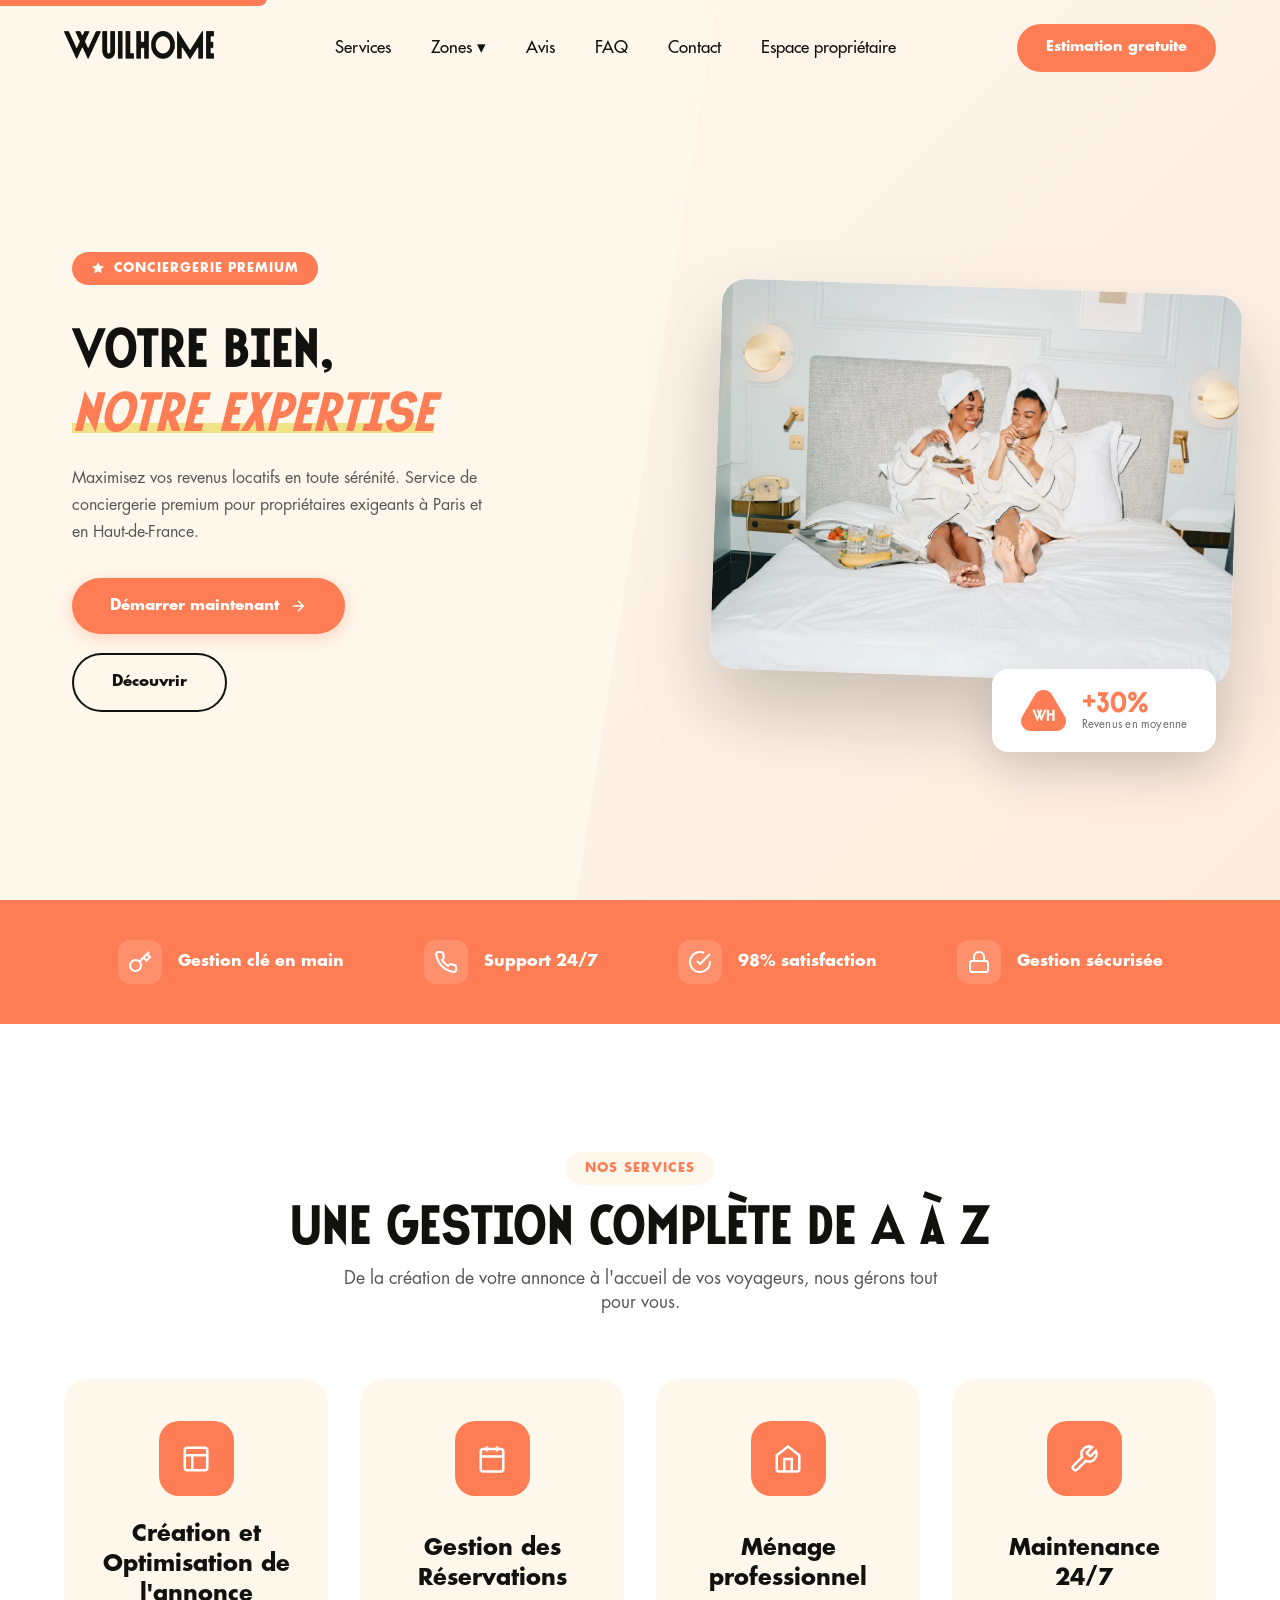
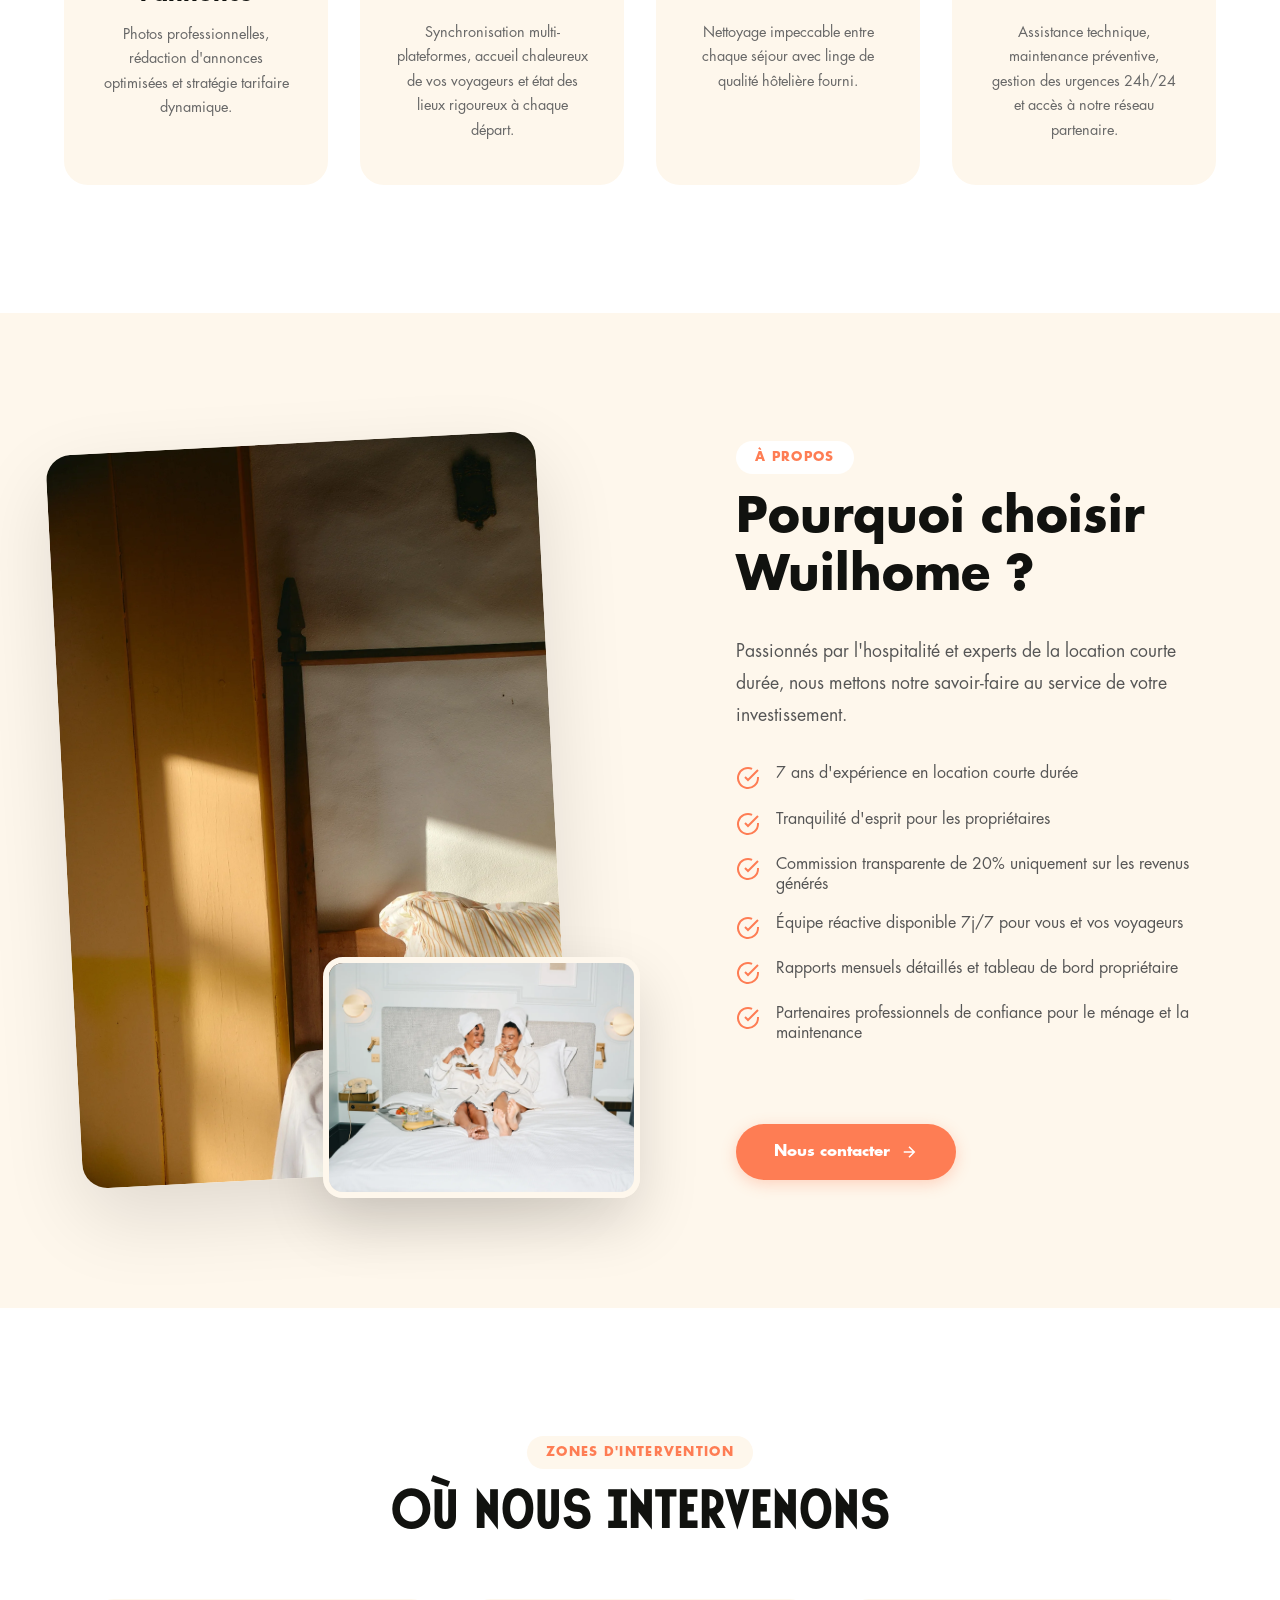
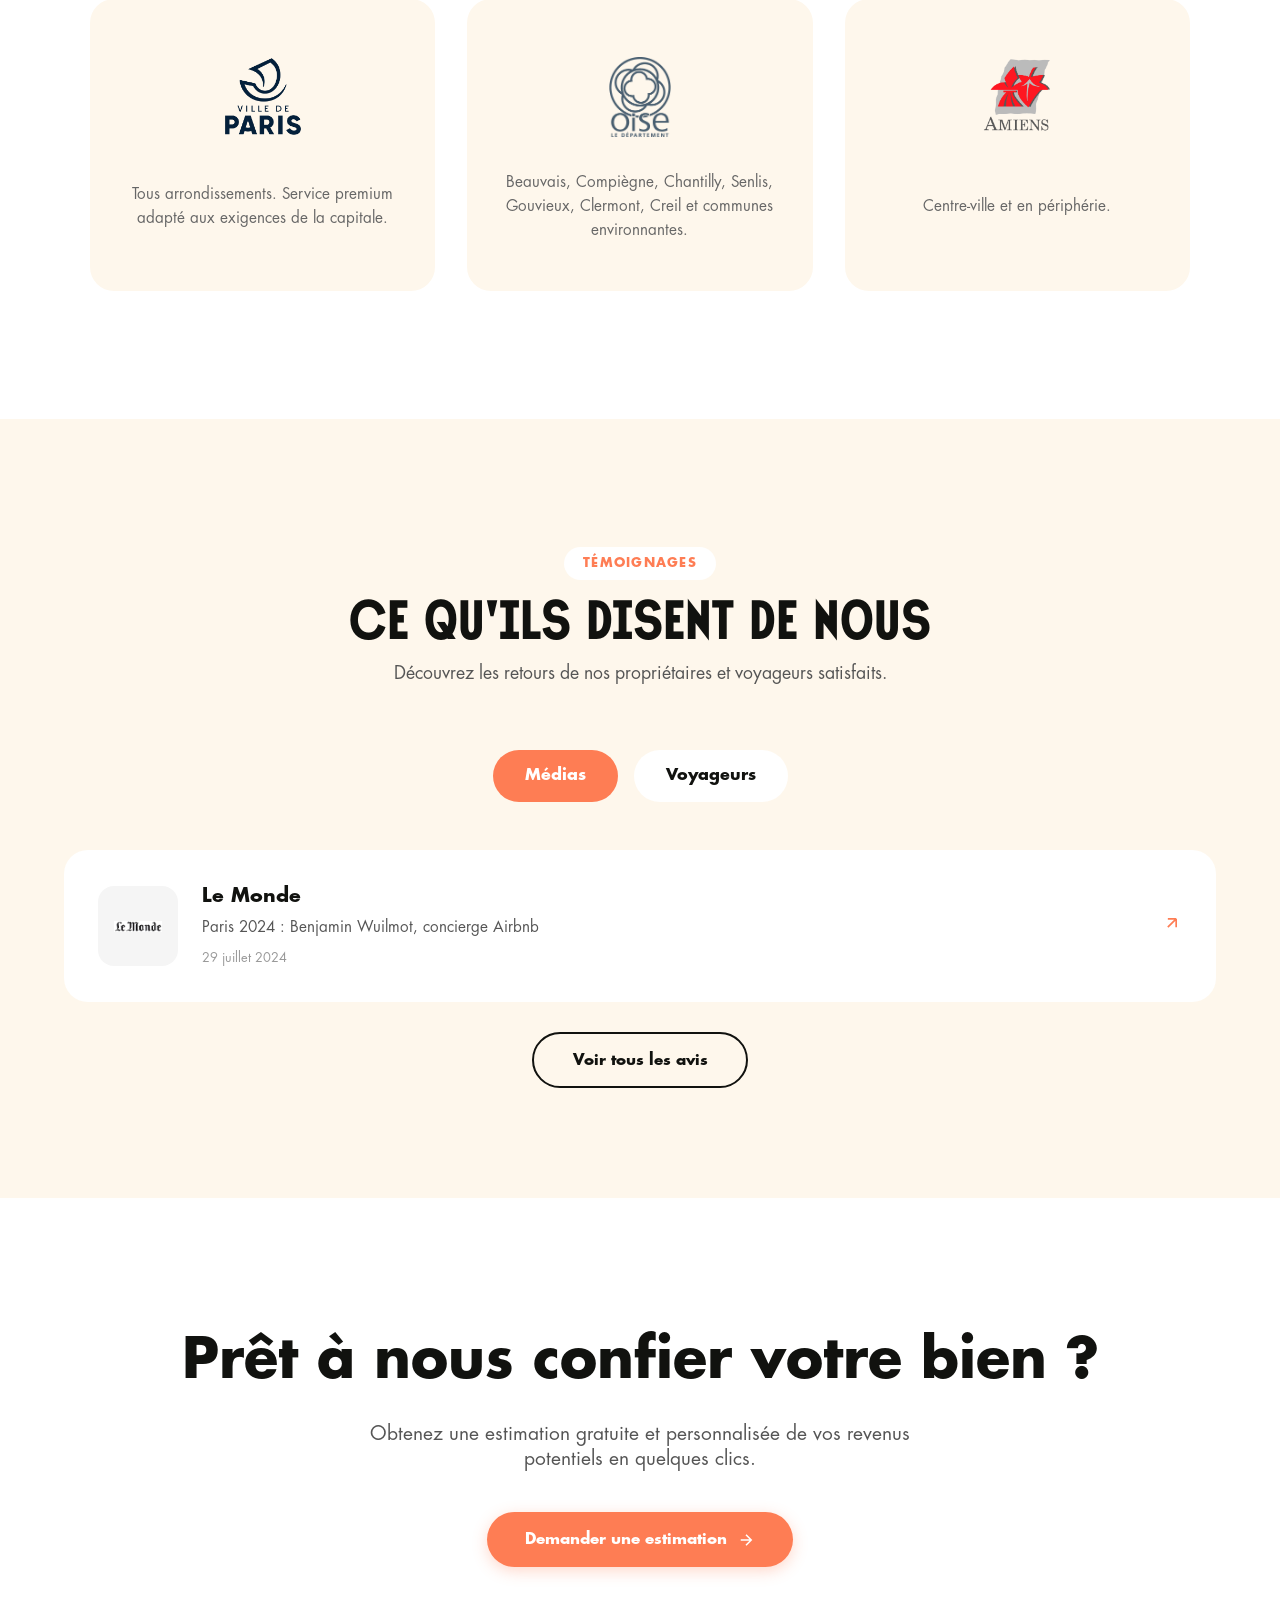
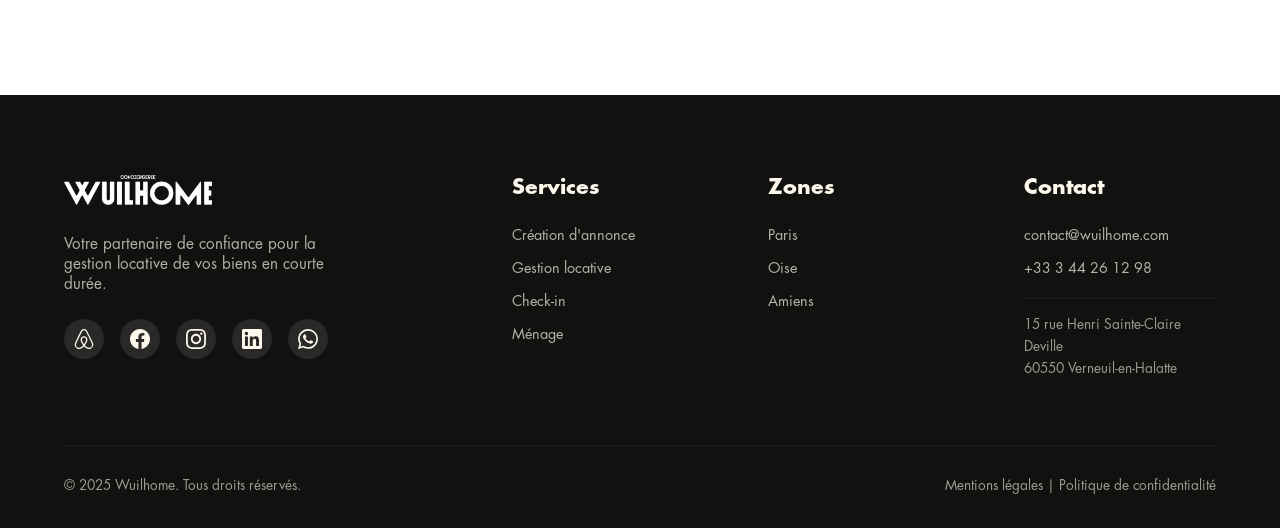
==== commit a4a7133e: "Migration vers Google Tag Manager (GTM-5LK2LZ65) - Suppression de Tarteaucitron sur toutes les pages" ====
--- a/index.html
+++ b/index.html
@@ -314,7 +314,7 @@
                     <div class="service-icon">
                         <svg width="32" height="32" viewBox="0 0 24 24" fill="none" stroke="currentColor" stroke-width="2"><rect x="3" y="4" width="18" height="18" rx="2" ry="2"/><line x1="16" y1="2" x2="16" y2="6"/><line x1="8" y1="2" x2="8" y2="6"/><line x1="3" y1="10" x2="21" y2="10"/></svg>
                     </div>
-                    <h3>Gestion Réservations</h3>
+                    <h3>Gestion des Réservations</h3>
                     <p>Synchronisation multi-plateformes, accueil chaleureux de vos voyageurs et état des lieux rigoureux à chaque départ.</p>
                 </div>
                 <div class="service-card animate-on-scroll">
@@ -353,7 +353,7 @@
                 <ul class="about-list">
                     <li>
                         <svg width="24" height="24" viewBox="0 0 24 24" fill="none" stroke="currentColor" stroke-width="2"><path d="M22 11.08V12a10 10 0 1 1-5.93-9.14"/><polyline points="22 4 12 14.01 9 11.01"/></svg>
-                        <span>7 ans d'expérience en courte durée</span>
+                        <span>7 ans d'expérience en location courte durée</span>
                     </li>
                     <li>
                         <svg width="24" height="24" viewBox="0 0 24 24" fill="none" stroke="currentColor" stroke-width="2"><path d="M22 11.08V12a10 10 0 1 1-5.93-9.14"/><polyline points="22 4 12 14.01 9 11.01"/></svg>
@@ -448,9 +448,8 @@
                 </div>
             </div>
             <div id="travelers" class="testimonials-content">
-                <div class="trustindex-widget trustindex-limit-3" id="trustindex-container">
-                    <!-- TrustIndex chargé dynamiquement au clic sur l'onglet Voyageurs -->
-                    <p class="trustindex-loading" style="text-align: center; padding: 2rem; color: #666;">Chargement des avis...</p>
+                <div class="reviews-widget reviews-limit-3" id="travelers-reviews">
+                    <p class="reviews-loading">Chargement des avis...</p>
                 </div>
             </div>
             <div id="owners" class="testimonials-content">
@@ -568,34 +567,8 @@
 
     <script src="js/main.js"></script>
 
-    <!-- Lazy loading TrustIndex -->
-    <script>
-        (function() {
-            var trustIndexLoaded = false;
-            var travelersTab = document.querySelector('[data-target="travelers"]');
-
-            function loadTrustIndex() {
-                if (trustIndexLoaded) return;
-                trustIndexLoaded = true;
-
-                var container = document.getElementById('trustindex-container');
-                if (!container) return;
-
-                // Supprimer le message de chargement
-                var loading = container.querySelector('.trustindex-loading');
-                if (loading) loading.remove();
-
-                // Créer et injecter le script TrustIndex
-                var script = document.createElement('script');
-                script.src = 'https://cdn.trustindex.io/loader.js?781c2b0619ab81612a861036fe6';
-                script.async = true;
-                container.appendChild(script);
-            }
-
-            if (travelersTab) {
-                travelersTab.addEventListener('click', loadTrustIndex);
-            }
-        })();
-    </script>
+
+    <!-- Reviews Widget - Channex -->
+    <script src="js/reviews.js"></script>
 </body>
 </html>
--- a/css/style.css
+++ b/css/style.css
@@ -1121,44 +1121,146 @@
     font-size: 0.85rem;
     letter-spacing: 2px;
 }
-.trustindex-widget {
+
+.testimonial-rating .booking-rating {
+    background: #003580;
+    color: white;
+    padding: 0.2rem 0.5rem;
+    border-radius: 4px;
+    font-weight: 600;
+    font-size: 0.9rem;
+    letter-spacing: 0;
+}
+/* Reviews Widget - Channex */
+.reviews-grid {
+    display: grid;
+    grid-template-columns: repeat(3, 1fr);
+    gap: 1.5rem;
     max-width: 1200px;
     margin: 0 auto;
 }
-/* Limiter à 3 avis sur index.html et occuper toute la largeur */
-.trustindex-limit-3 {
-    width: 100% !important;
-}
-.trustindex-limit-3 > div,
-.trustindex-limit-3 .ti-widget {
-    width: 100% !important;
-    max-width: 100% !important;
-}
-.trustindex-limit-3 .ti-reviews-container-wrapper,
-.trustindex-limit-3 .ti-reviews-container {
-    display: flex !important;
-    flex-wrap: nowrap !important;
-    justify-content: space-between !important;
-    gap: 2rem !important;
-    width: 100% !important;
-}
-.trustindex-limit-3 .ti-review-item {
-    flex: 1 1 0 !important;
-    width: calc(33.333% - 1.5rem) !important;
-    max-width: none !important;
-    min-width: 0 !important;
-    margin: 0 !important;
-}
-.trustindex-limit-3 .ti-review-item:nth-child(n+4) {
-    display: none !important;
+
+/* Nouveau design de carte avis (style Airbnb) */
+.reviews-grid .testimonial-card {
+    position: relative;
+    background: white;
+    padding: 1.5rem;
+    border-radius: 12px;
+    box-shadow: 0 2px 8px rgba(0, 0, 0, 0.1);
+    transition: transform 0.3s ease, box-shadow 0.3s ease;
+}
+
+/* Effet au survol */
+.reviews-grid .testimonial-card:hover {
+    transform: translateY(-5px);
+    box-shadow: 0 8px 20px rgba(0, 0, 0, 0.15);
+}
+
+/* Désactiver le guillemet du haut pour les reviews Channex */
+.reviews-grid .testimonial-card::before {
+    content: none;
+}
+
+/* Guillemet unique en bas à droite pour les reviews Channex */
+.reviews-grid .testimonial-card::after {
+    content: '❝';
+    position: absolute;
+    bottom: 5px;
+    right: 15px;
+    font-size: 3rem;
+    color: var(--coral);
+    opacity: 1;
+    line-height: 1;
+    z-index: 0;
+}
+
+/* Header avec nom et logo */
+.review-header {
+    display: flex;
+    justify-content: space-between;
+    align-items: flex-start;
+    margin-bottom: 0.8rem;
+}
+
+.review-guest-info {
+    flex: 1;
+}
+
+.review-name {
+    font-weight: 700;
+    font-size: 1rem;
+    color: var(--black);
+    margin-bottom: 0.25rem;
+}
+
+.review-date {
+    font-size: 0.8rem;
+    color: #717171;
+}
+
+.review-platform-logo {
+    flex-shrink: 0;
+    margin-left: 1rem;
+}
+
+.review-platform-logo svg,
+.review-platform-logo img {
+    width: 24px;
+    height: 24px;
+    display: block;
+}
+
+/* Rating avec étoiles ou badge */
+.review-rating {
+    margin-bottom: 0.8rem;
+    color: var(--coral);
+    font-size: 0.9rem;
+    letter-spacing: 1px;
+}
+
+/* Badge Booking.com */
+.booking-rating {
+    background: #003580;
+    color: white;
+    padding: 0.2rem 0.5rem;
+    border-radius: 4px;
+    font-weight: 600;
+    font-size: 0.85rem;
+    display: inline-block;
+}
+
+/* Commentaire */
+.review-comment {
+    font-size: 0.95rem;
+    line-height: 1.5;
+    color: var(--black);
+    margin: 0;
+    position: relative;
+    z-index: 1;
+}
+
+.reviews-limit-3 .reviews-grid {
+    grid-template-columns: repeat(3, 1fr);
+}
+.reviews-limit-3 .testimonial-card:nth-child(n+4) {
+    display: none;
+}
+.no-reviews, .reviews-error {
+    text-align: center;
+    padding: 2rem;
+    color: #666;
+}
+.reviews-loading {
+    text-align: center;
+    padding: 2rem;
+    color: #666;
 }
 @media (max-width: 991px) {
-    .trustindex-limit-3 .ti-reviews-container-wrapper,
-    .trustindex-limit-3 .ti-reviews-container {
-        flex-direction: column !important;
+    .reviews-grid {
+        grid-template-columns: 1fr;
     }
-    .trustindex-limit-3 .ti-review-item {
-        width: 100% !important;
+    .reviews-limit-3 .reviews-grid {
+        grid-template-columns: 1fr;
     }
 }
 .testimonials-cta {
--- a/css/style.css
+++ b/css/style.css
@@ -1121,44 +1121,146 @@
     font-size: 0.85rem;
     letter-spacing: 2px;
 }
-.trustindex-widget {
+
+.testimonial-rating .booking-rating {
+    background: #003580;
+    color: white;
+    padding: 0.2rem 0.5rem;
+    border-radius: 4px;
+    font-weight: 600;
+    font-size: 0.9rem;
+    letter-spacing: 0;
+}
+/* Reviews Widget - Channex */
+.reviews-grid {
+    display: grid;
+    grid-template-columns: repeat(3, 1fr);
+    gap: 1.5rem;
     max-width: 1200px;
     margin: 0 auto;
 }
-/* Limiter à 3 avis sur index.html et occuper toute la largeur */
-.trustindex-limit-3 {
-    width: 100% !important;
-}
-.trustindex-limit-3 > div,
-.trustindex-limit-3 .ti-widget {
-    width: 100% !important;
-    max-width: 100% !important;
-}
-.trustindex-limit-3 .ti-reviews-container-wrapper,
-.trustindex-limit-3 .ti-reviews-container {
-    display: flex !important;
-    flex-wrap: nowrap !important;
-    justify-content: space-between !important;
-    gap: 2rem !important;
-    width: 100% !important;
-}
-.trustindex-limit-3 .ti-review-item {
-    flex: 1 1 0 !important;
-    width: calc(33.333% - 1.5rem) !important;
-    max-width: none !important;
-    min-width: 0 !important;
-    margin: 0 !important;
-}
-.trustindex-limit-3 .ti-review-item:nth-child(n+4) {
-    display: none !important;
+
+/* Nouveau design de carte avis (style Airbnb) */
+.reviews-grid .testimonial-card {
+    position: relative;
+    background: white;
+    padding: 1.5rem;
+    border-radius: 12px;
+    box-shadow: 0 2px 8px rgba(0, 0, 0, 0.1);
+    transition: transform 0.3s ease, box-shadow 0.3s ease;
+}
+
+/* Effet au survol */
+.reviews-grid .testimonial-card:hover {
+    transform: translateY(-5px);
+    box-shadow: 0 8px 20px rgba(0, 0, 0, 0.15);
+}
+
+/* Désactiver le guillemet du haut pour les reviews Channex */
+.reviews-grid .testimonial-card::before {
+    content: none;
+}
+
+/* Guillemet unique en bas à droite pour les reviews Channex */
+.reviews-grid .testimonial-card::after {
+    content: '❝';
+    position: absolute;
+    bottom: 5px;
+    right: 15px;
+    font-size: 3rem;
+    color: var(--coral);
+    opacity: 1;
+    line-height: 1;
+    z-index: 0;
+}
+
+/* Header avec nom et logo */
+.review-header {
+    display: flex;
+    justify-content: space-between;
+    align-items: flex-start;
+    margin-bottom: 0.8rem;
+}
+
+.review-guest-info {
+    flex: 1;
+}
+
+.review-name {
+    font-weight: 700;
+    font-size: 1rem;
+    color: var(--black);
+    margin-bottom: 0.25rem;
+}
+
+.review-date {
+    font-size: 0.8rem;
+    color: #717171;
+}
+
+.review-platform-logo {
+    flex-shrink: 0;
+    margin-left: 1rem;
+}
+
+.review-platform-logo svg,
+.review-platform-logo img {
+    width: 24px;
+    height: 24px;
+    display: block;
+}
+
+/* Rating avec étoiles ou badge */
+.review-rating {
+    margin-bottom: 0.8rem;
+    color: var(--coral);
+    font-size: 0.9rem;
+    letter-spacing: 1px;
+}
+
+/* Badge Booking.com */
+.booking-rating {
+    background: #003580;
+    color: white;
+    padding: 0.2rem 0.5rem;
+    border-radius: 4px;
+    font-weight: 600;
+    font-size: 0.85rem;
+    display: inline-block;
+}
+
+/* Commentaire */
+.review-comment {
+    font-size: 0.95rem;
+    line-height: 1.5;
+    color: var(--black);
+    margin: 0;
+    position: relative;
+    z-index: 1;
+}
+
+.reviews-limit-3 .reviews-grid {
+    grid-template-columns: repeat(3, 1fr);
+}
+.reviews-limit-3 .testimonial-card:nth-child(n+4) {
+    display: none;
+}
+.no-reviews, .reviews-error {
+    text-align: center;
+    padding: 2rem;
+    color: #666;
+}
+.reviews-loading {
+    text-align: center;
+    padding: 2rem;
+    color: #666;
 }
 @media (max-width: 991px) {
-    .trustindex-limit-3 .ti-reviews-container-wrapper,
-    .trustindex-limit-3 .ti-reviews-container {
-        flex-direction: column !important;
+    .reviews-grid {
+        grid-template-columns: 1fr;
     }
-    .trustindex-limit-3 .ti-review-item {
-        width: 100% !important;
+    .reviews-limit-3 .reviews-grid {
+        grid-template-columns: 1fr;
     }
 }
 .testimonials-cta {
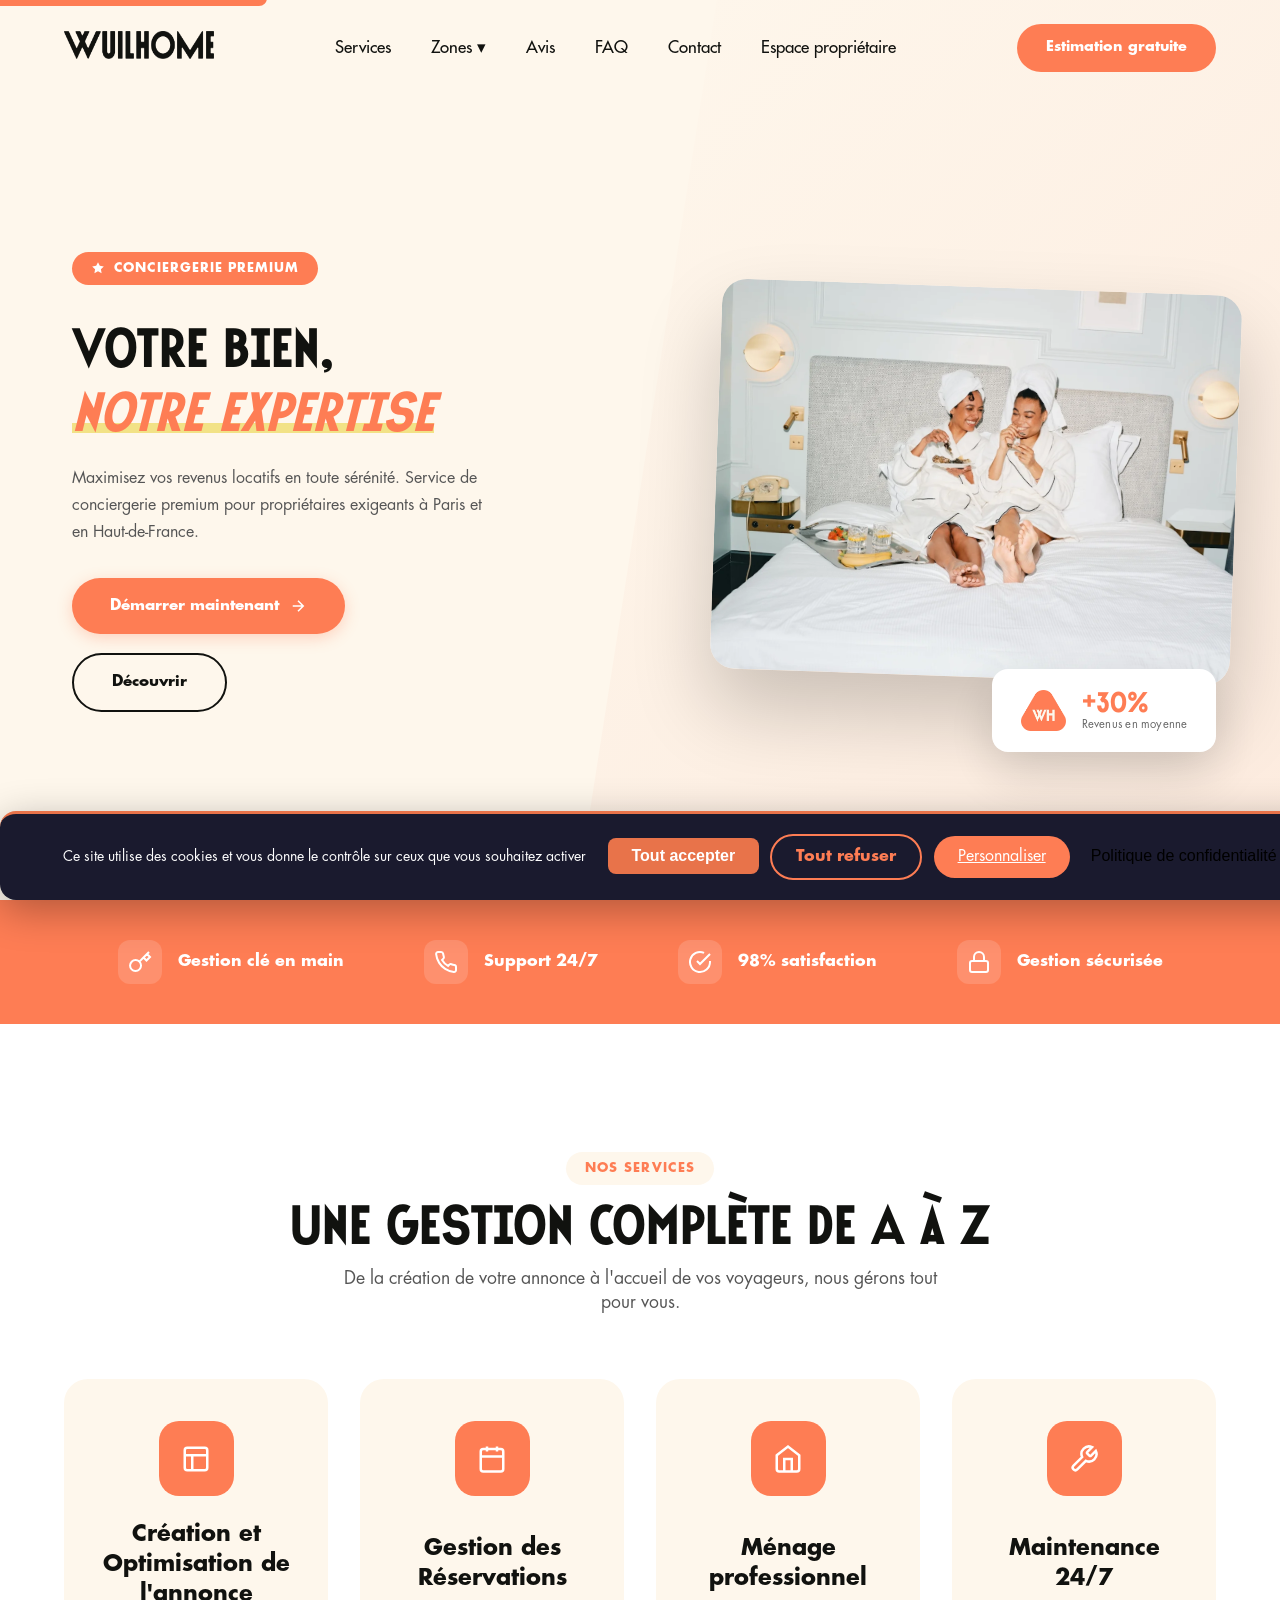
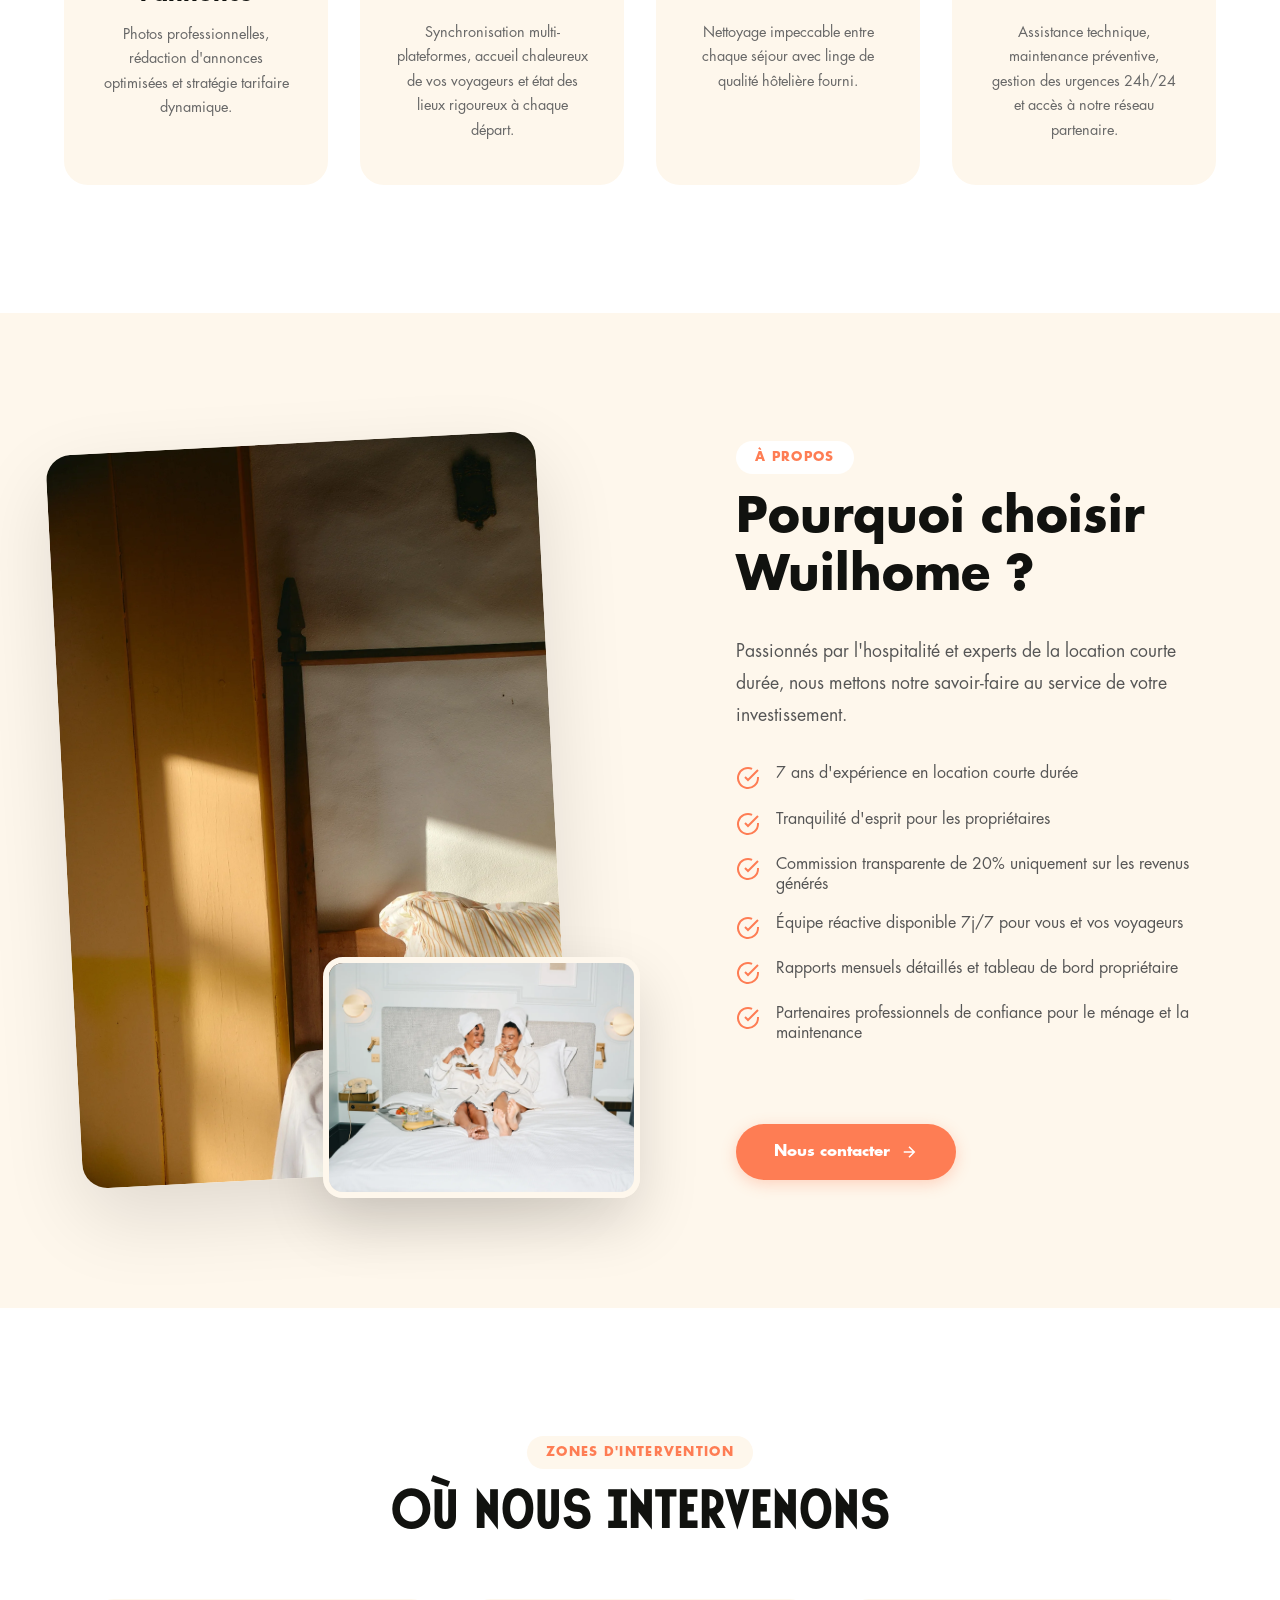
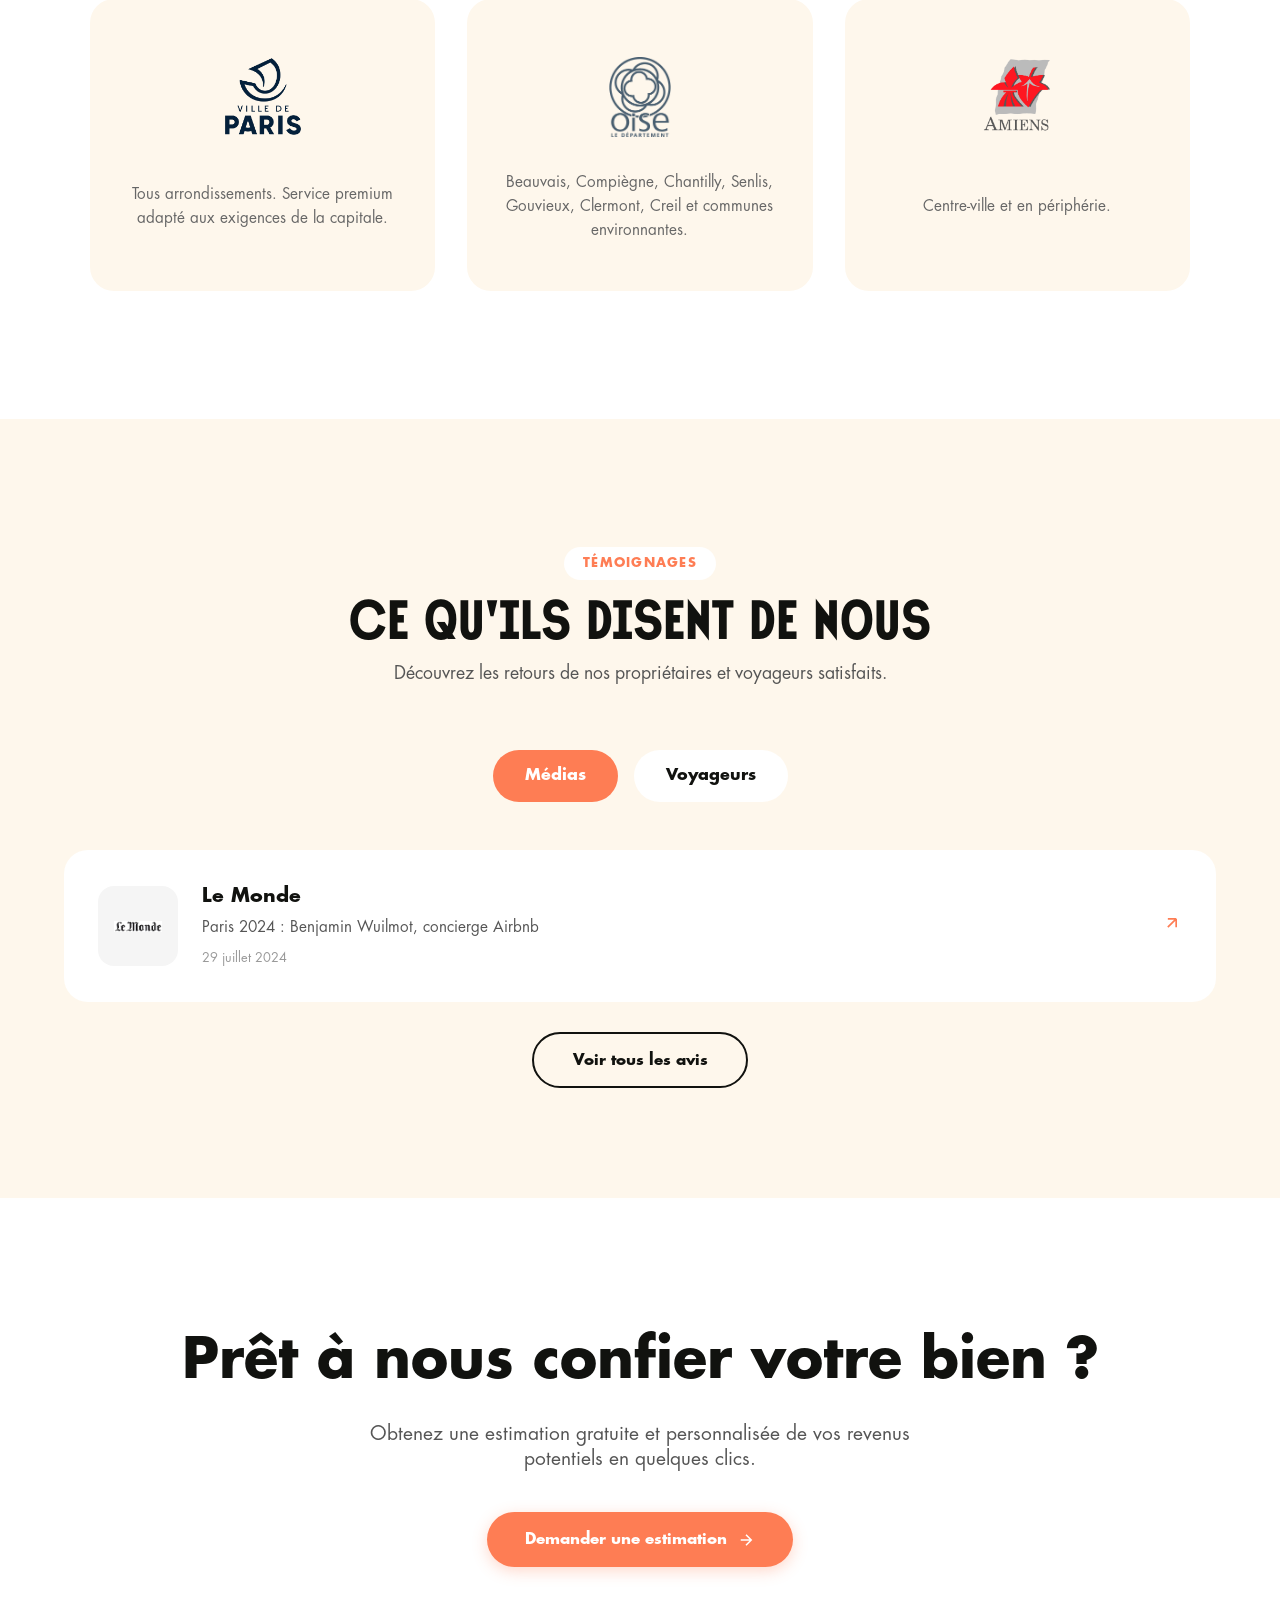
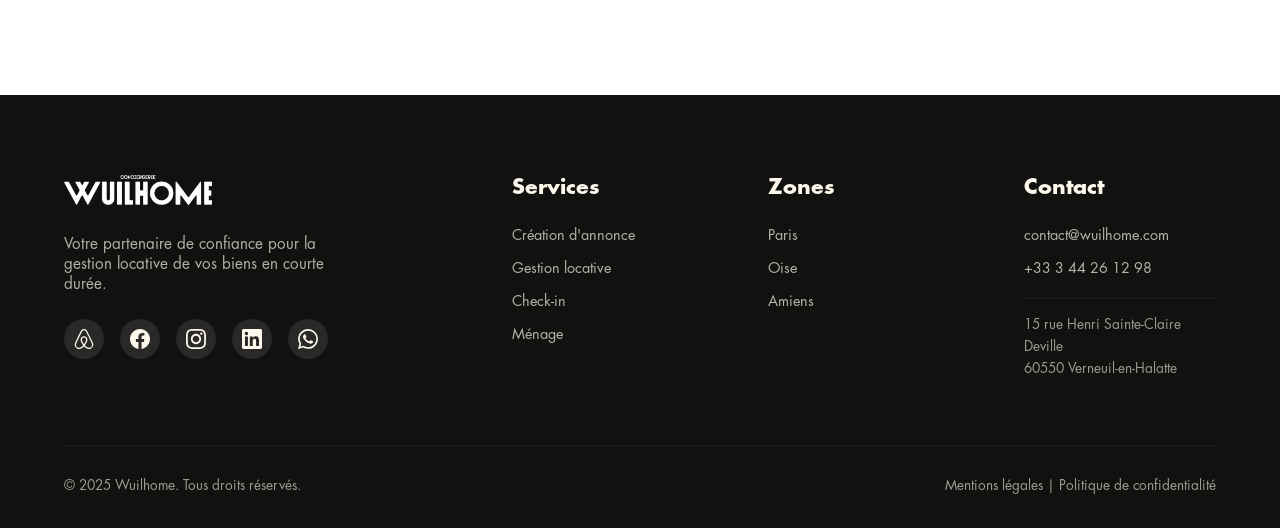
==== commit efb352b1: "Masquer icône Tarteaucitron après validation du consentement Co-Authored-By: Claude Opus 4.6 <norepl" ====
--- a/index.html
+++ b/index.html
@@ -187,6 +187,80 @@
     <link rel="stylesheet" href="css/style.css" media="print" onload="this.media='all'">
     <noscript><link rel="stylesheet" href="css/fonts.css"><link rel="stylesheet" href="css/style.css"></noscript>
 
+    <!-- Google Consent Mode v2 - Default (tout refusé par défaut) -->
+    <script>
+    window.dataLayer = window.dataLayer || [];
+    function gtag(){dataLayer.push(arguments);}
+    gtag('consent', 'default', {
+        'analytics_storage': 'denied',
+        'ad_storage': 'denied',
+        'ad_user_data': 'denied',
+        'ad_personalization': 'denied',
+        'functionality_storage': 'granted',
+        'personalization_storage': 'denied',
+        'security_storage': 'granted',
+        'wait_for_update': 500
+    });
+    </script>
+
+    <!-- Tarteaucitron - Bandeau cookie RGPD -->
+    <script src="/js/tarteaucitron.min.js"></script>
+    <script>
+    tarteaucitron.init({
+        "privacyUrl": "https://wuilhome.com/politique-confidentialite/",
+        "bodyPosition": "bottom",
+        "hashtag": "#tarteaucitron",
+        "cookieName": "tarteaucitron",
+        "orientation": "bottom",
+        "groupServices": false,
+        "obligatoryTimer": 20,
+        "showAlertSmall": false,
+        "cookieslist": false,
+        "closePopup": false,
+        "showIcon": false,
+        "iconPosition": "BottomRight",
+        "adblocker": false,
+        "DenyAllCta": true,
+        "AcceptAllCta": true,
+        "highPrivacy": true,
+        "alwaysNeedConsent": false,
+        "handleBrowserDNTRequest": false,
+        "removeCredit": false,
+        "moreInfoLink": true,
+        "useExternalCss": false,
+        "useExternalJs": false,
+        "readmoreLink": "https://wuilhome.com/politique-confidentialite/",
+        "mandatory": false,
+        "mandatoryCta": false,
+        "googleConsentMode": true
+    });
+    tarteaucitron.services.gtmConsent = {
+        "key": "gtmConsent",
+        "type": "api",
+        "name": "Google Tag Manager",
+        "uri": "https://policies.google.com/privacy",
+        "needConsent": true,
+        "cookies": ['_ga', '_gid', '_gat', '_gcl_au'],
+        "js": function() {
+            gtag('consent', 'update', {
+                'analytics_storage': 'granted',
+                'ad_storage': 'granted',
+                'ad_user_data': 'granted',
+                'ad_personalization': 'granted'
+            });
+        },
+        "fallback": function() {
+            gtag('consent', 'update', {
+                'analytics_storage': 'denied',
+                'ad_storage': 'denied',
+                'ad_user_data': 'denied',
+                'ad_personalization': 'denied'
+            });
+        }
+    };
+    (tarteaucitron.job = tarteaucitron.job || []).push('gtmConsent');
+    </script>
+
     <!-- Google Tag Manager -->
     <script>(function(w,d,s,l,i){w[l]=w[l]||[];w[l].push({'gtm.start':
     new Date().getTime(),event:'gtm.js'});var f=d.getElementsByTagName(s)[0],
@@ -194,6 +268,8 @@
     'https://www.googletagmanager.com/gtm.js?id='+i+dl;f.parentNode.insertBefore(j,f);
     })(window,document,'script','dataLayer','GTM-5LK2LZ65');</script>
     <!-- End Google Tag Manager -->
+
+    <link rel="stylesheet" href="css/tarteaucitron-custom.css">
 </head>
 <body>
     <!-- Google Tag Manager (noscript) -->
--- a/css/tarteaucitron-custom.css
+++ b/css/tarteaucitron-custom.css
@@ -0,0 +1,118 @@
+/* Tarteaucitron - Style personnalisé Wuilhome */
+
+/* Bandeau principal */
+#tarteaucitronRoot #tarteaucitronAlertBig {
+    background: #1a1a2e !important;
+    font-family: 'Inter', 'Segoe UI', sans-serif !important;
+    border-top: 3px solid #e8734a !important;
+    padding: 20px 30px !important;
+}
+
+/* Texte du bandeau */
+#tarteaucitronRoot #tarteaucitronAlertBig #tarteaucitronDisclaimerAlert {
+    color: #ffffff !important;
+    font-size: 14px !important;
+    line-height: 1.5 !important;
+}
+
+/* Bouton Accepter */
+#tarteaucitronRoot #tarteaucitronPersonalize,
+#tarteaucitronRoot #tarteaucitronPersonalize2 {
+    background: #e8734a !important;
+    color: #ffffff !important;
+    border: none !important;
+    border-radius: 8px !important;
+    padding: 10px 24px !important;
+    font-weight: 600 !important;
+    cursor: pointer !important;
+    transition: background 0.3s ease !important;
+}
+
+#tarteaucitronRoot #tarteaucitronPersonalize:hover,
+#tarteaucitronRoot #tarteaucitronPersonalize2:hover {
+    background: #d4633d !important;
+}
+
+/* Bouton Tout accepter */
+#tarteaucitronRoot #tarteaucitronAllAllowed,
+#tarteaucitronRoot #tarteaucitronAllAllowed2 {
+    background: #e8734a !important;
+    color: #ffffff !important;
+    border: none !important;
+    border-radius: 8px !important;
+    padding: 10px 24px !important;
+    font-weight: 600 !important;
+    cursor: pointer !important;
+    transition: background 0.3s ease !important;
+}
+
+#tarteaucitronRoot #tarteaucitronAllAllowed:hover,
+#tarteaucitronRoot #tarteaucitronAllAllowed2:hover {
+    background: #d4633d !important;
+}
+
+/* Bouton Tout refuser */
+#tarteaucitronRoot #tarteaucitronAllDenied,
+#tarteaucitronRoot #tarteaucitronAllDenied2 {
+    background: transparent !important;
+    color: #ffffff !important;
+    border: 2px solid #ffffff !important;
+    border-radius: 8px !important;
+    padding: 10px 24px !important;
+    font-weight: 600 !important;
+    cursor: pointer !important;
+    transition: all 0.3s ease !important;
+}
+
+#tarteaucitronRoot #tarteaucitronAllDenied:hover,
+#tarteaucitronRoot #tarteaucitronAllDenied2:hover {
+    background: rgba(255, 255, 255, 0.1) !important;
+}
+
+/* Bouton Personnaliser / En savoir plus */
+#tarteaucitronRoot #tarteaucitronCloseAlert {
+    color: #b0b0b0 !important;
+    font-size: 13px !important;
+    text-decoration: underline !important;
+}
+
+/* Panneau de gestion des services */
+#tarteaucitronRoot #tarteaucitron {
+    font-family: 'Inter', 'Segoe UI', sans-serif !important;
+}
+
+#tarteaucitronRoot .tarteaucitronAllow {
+    background: #e8734a !important;
+    border-radius: 6px !important;
+}
+
+#tarteaucitronRoot .tarteaucitronDeny {
+    background: #6c757d !important;
+    border-radius: 6px !important;
+}
+
+/* Icône en bas à droite */
+#tarteaucitronRoot #tarteaucitronIcon {
+    background: #e8734a !important;
+    border-radius: 50% !important;
+    bottom: 10px !important;
+    right: 10px !important;
+    width: 36px !important;
+    height: 36px !important;
+    padding: 0 !important;
+    display: flex !important;
+    align-items: center !important;
+    justify-content: center !important;
+}
+
+#tarteaucitronRoot #tarteaucitronIcon #tarteaucitronManager {
+    font-size: 0 !important;
+    width: 36px !important;
+    height: 36px !important;
+    padding: 0 !important;
+}
+
+#tarteaucitronRoot #tarteaucitronIcon #tarteaucitronManager img {
+    width: 24px !important;
+    height: 24px !important;
+}
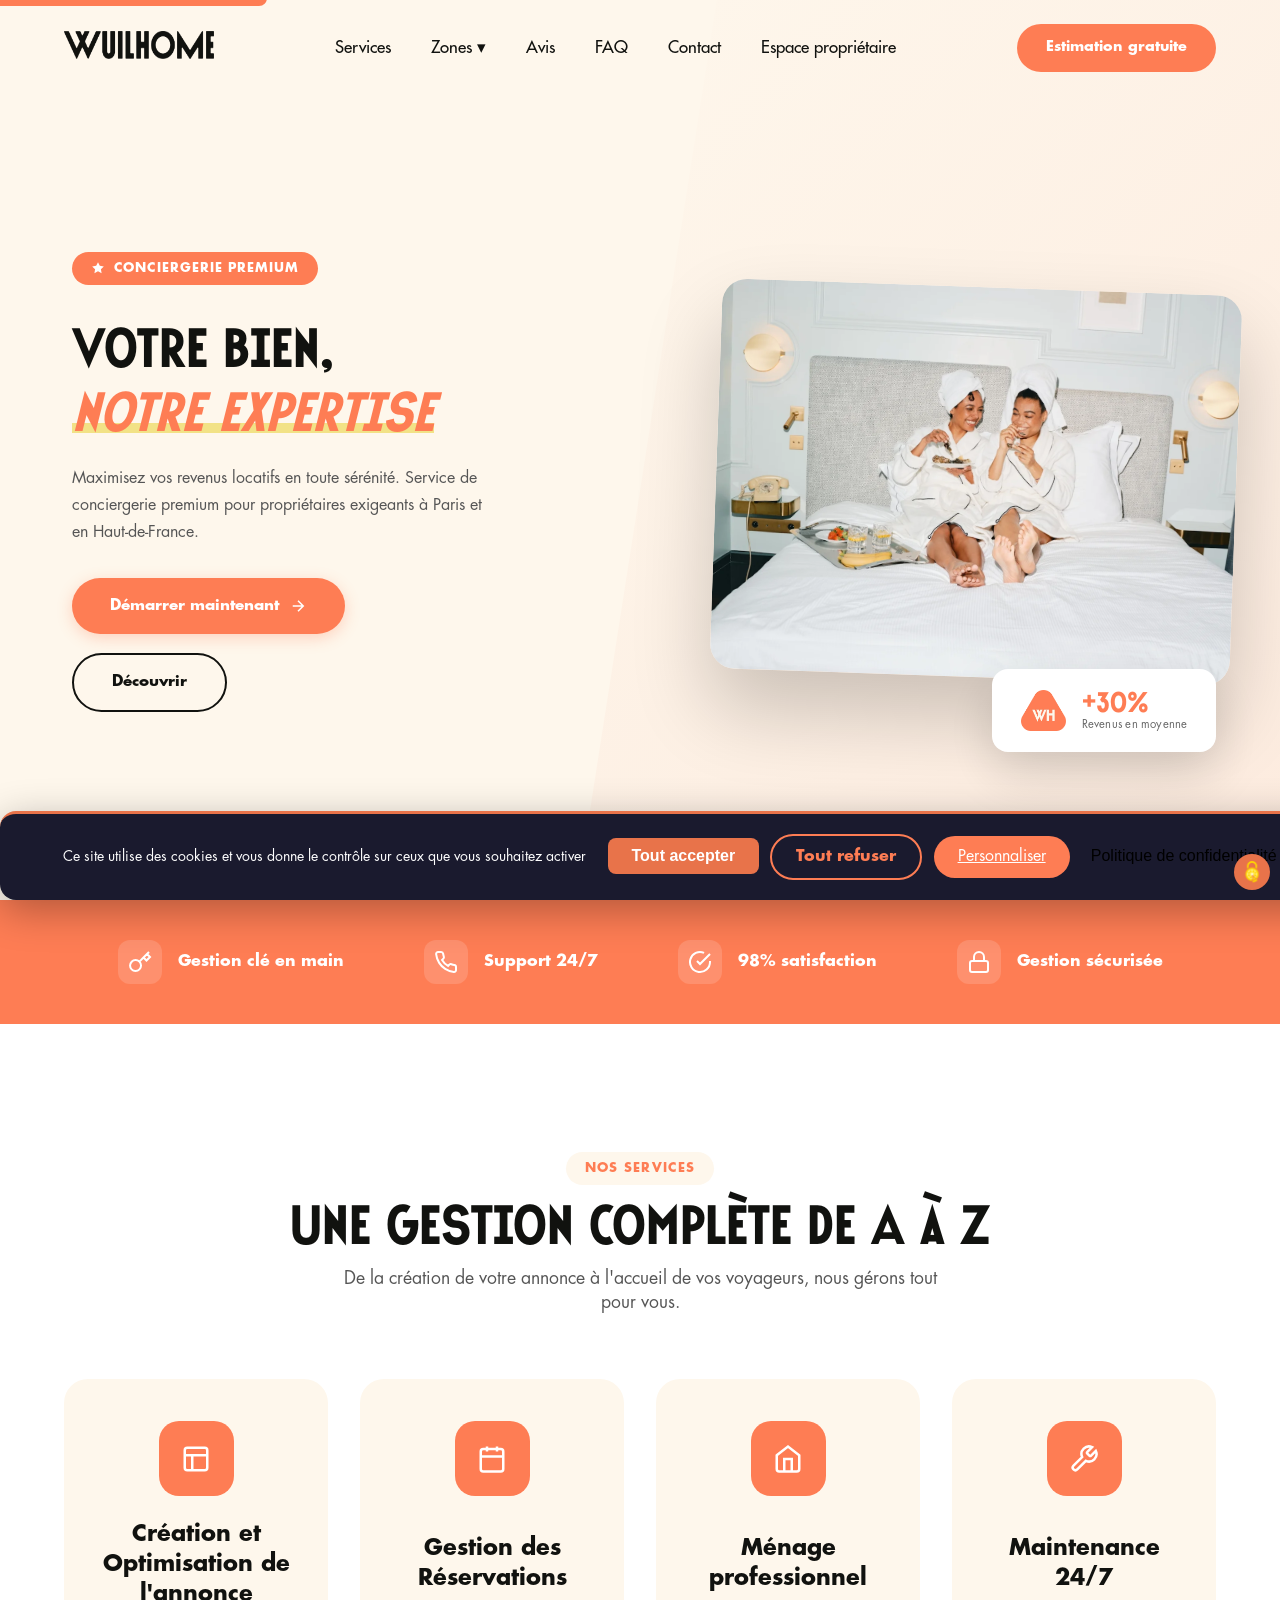
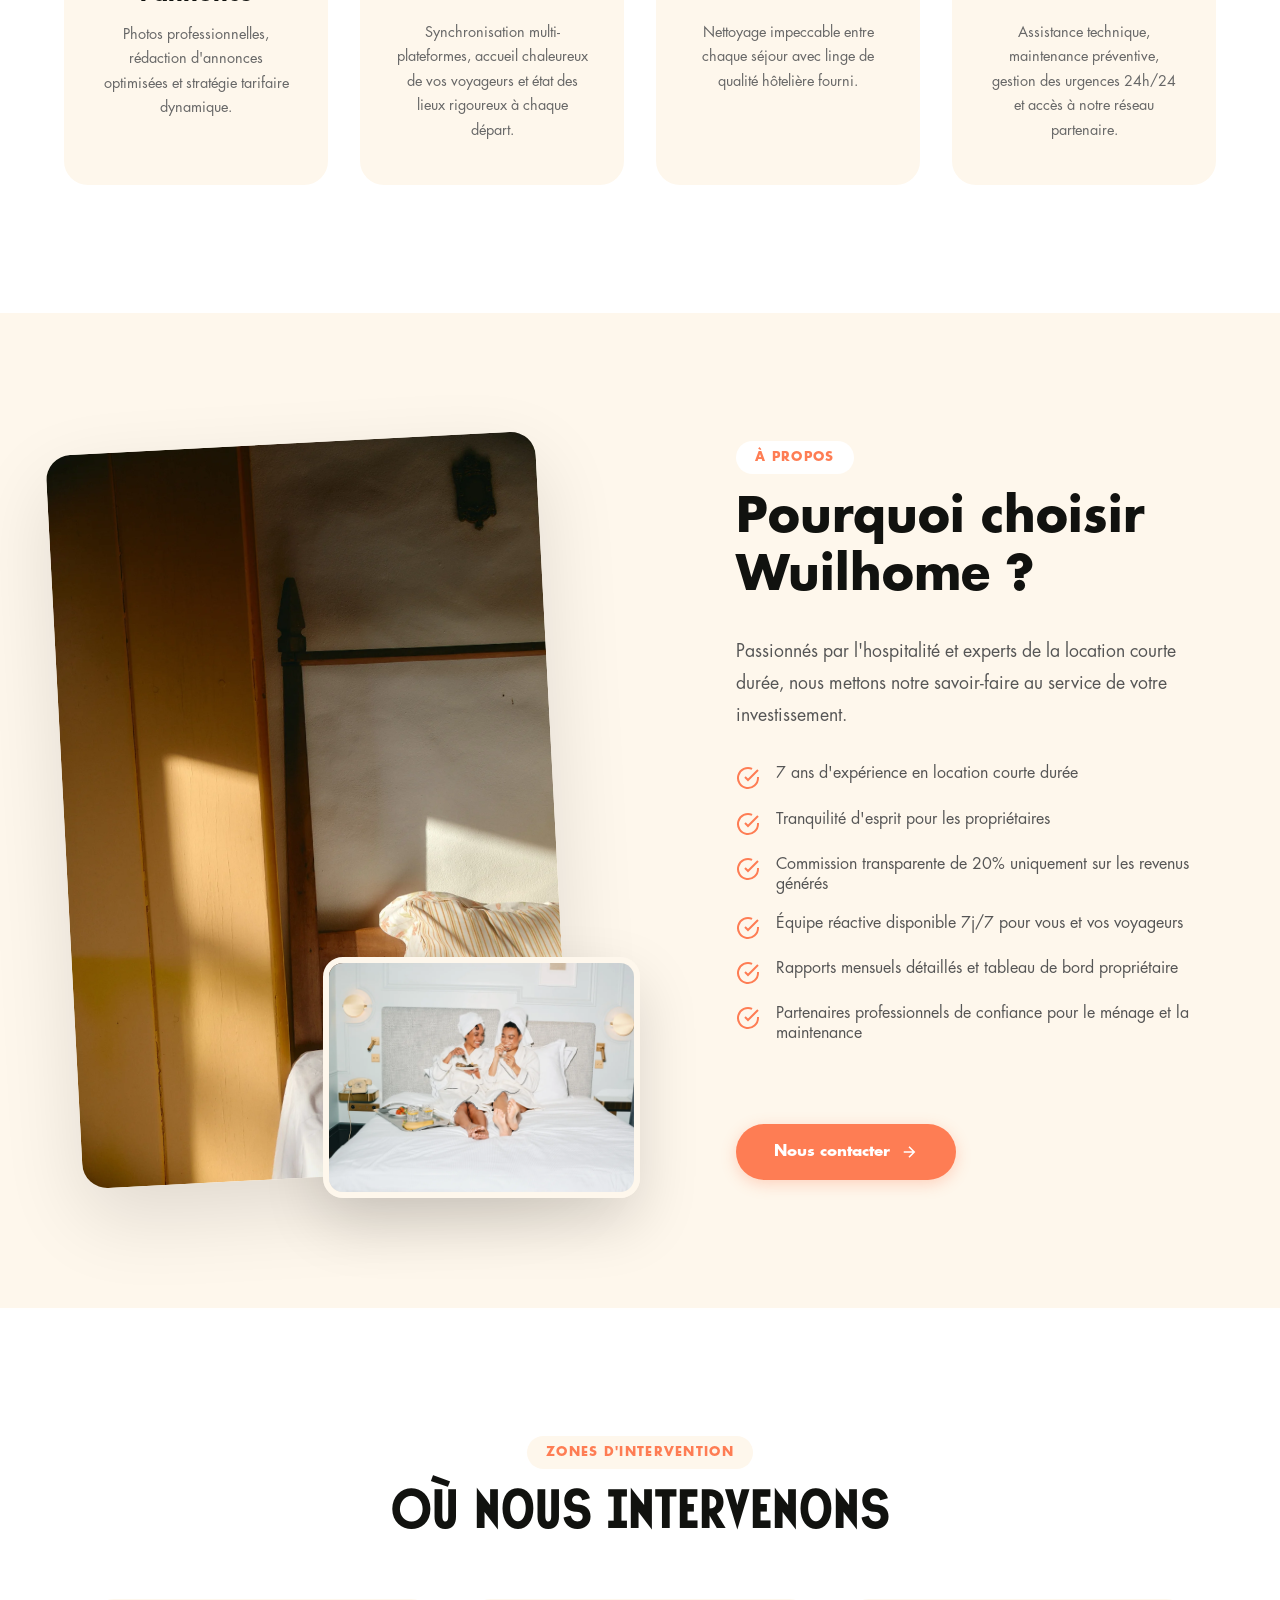
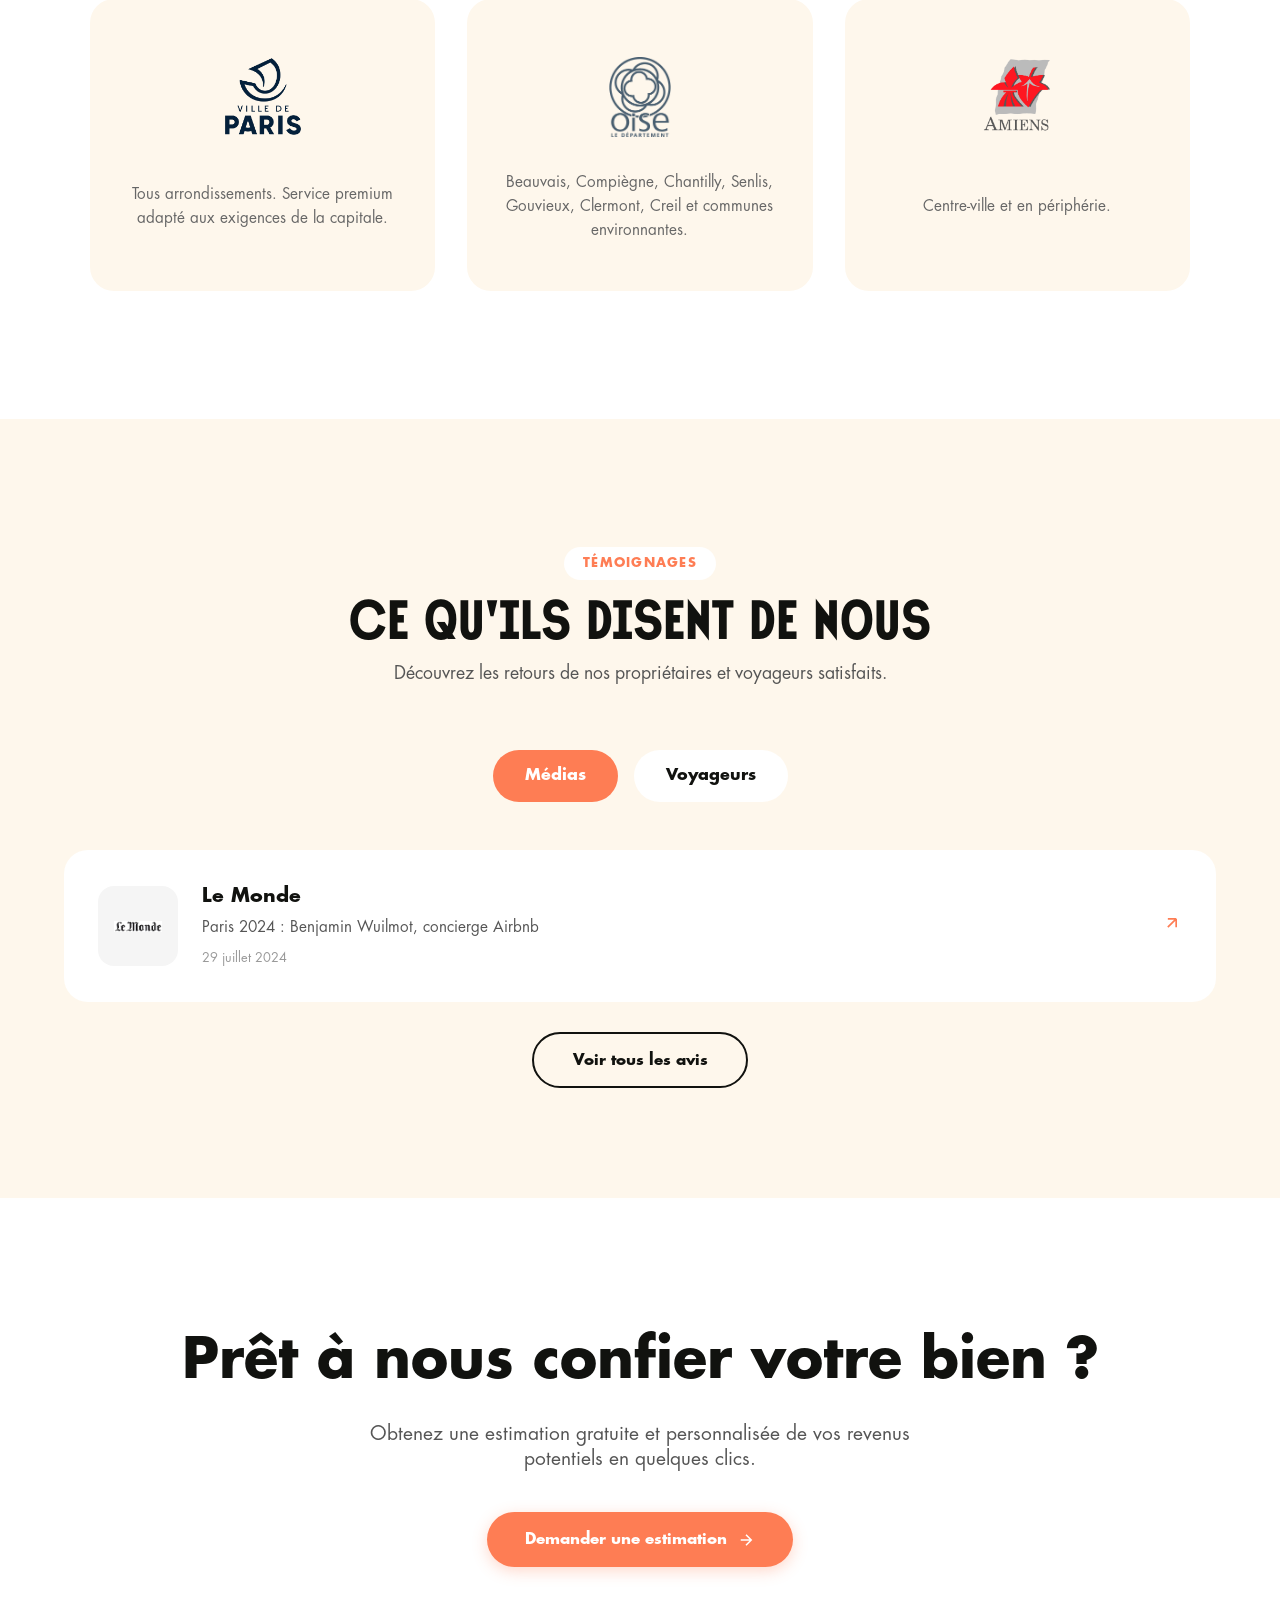
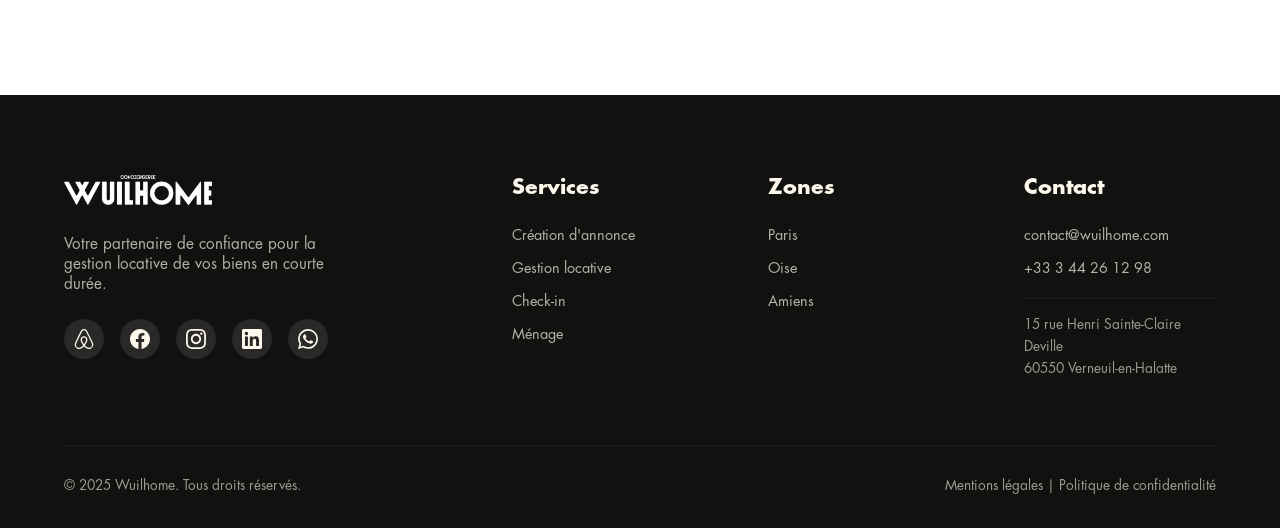
==== commit 14f42758: "Réactiver icône Tarteaucitron (visible avant validation) L'icône reste en bas à droite tant que l'ut" ====
--- a/index.html
+++ b/index.html
@@ -217,7 +217,7 @@
         "showAlertSmall": false,
         "cookieslist": false,
         "closePopup": false,
-        "showIcon": false,
+        "showIcon": true,
         "iconPosition": "BottomRight",
         "adblocker": false,
         "DenyAllCta": true,
